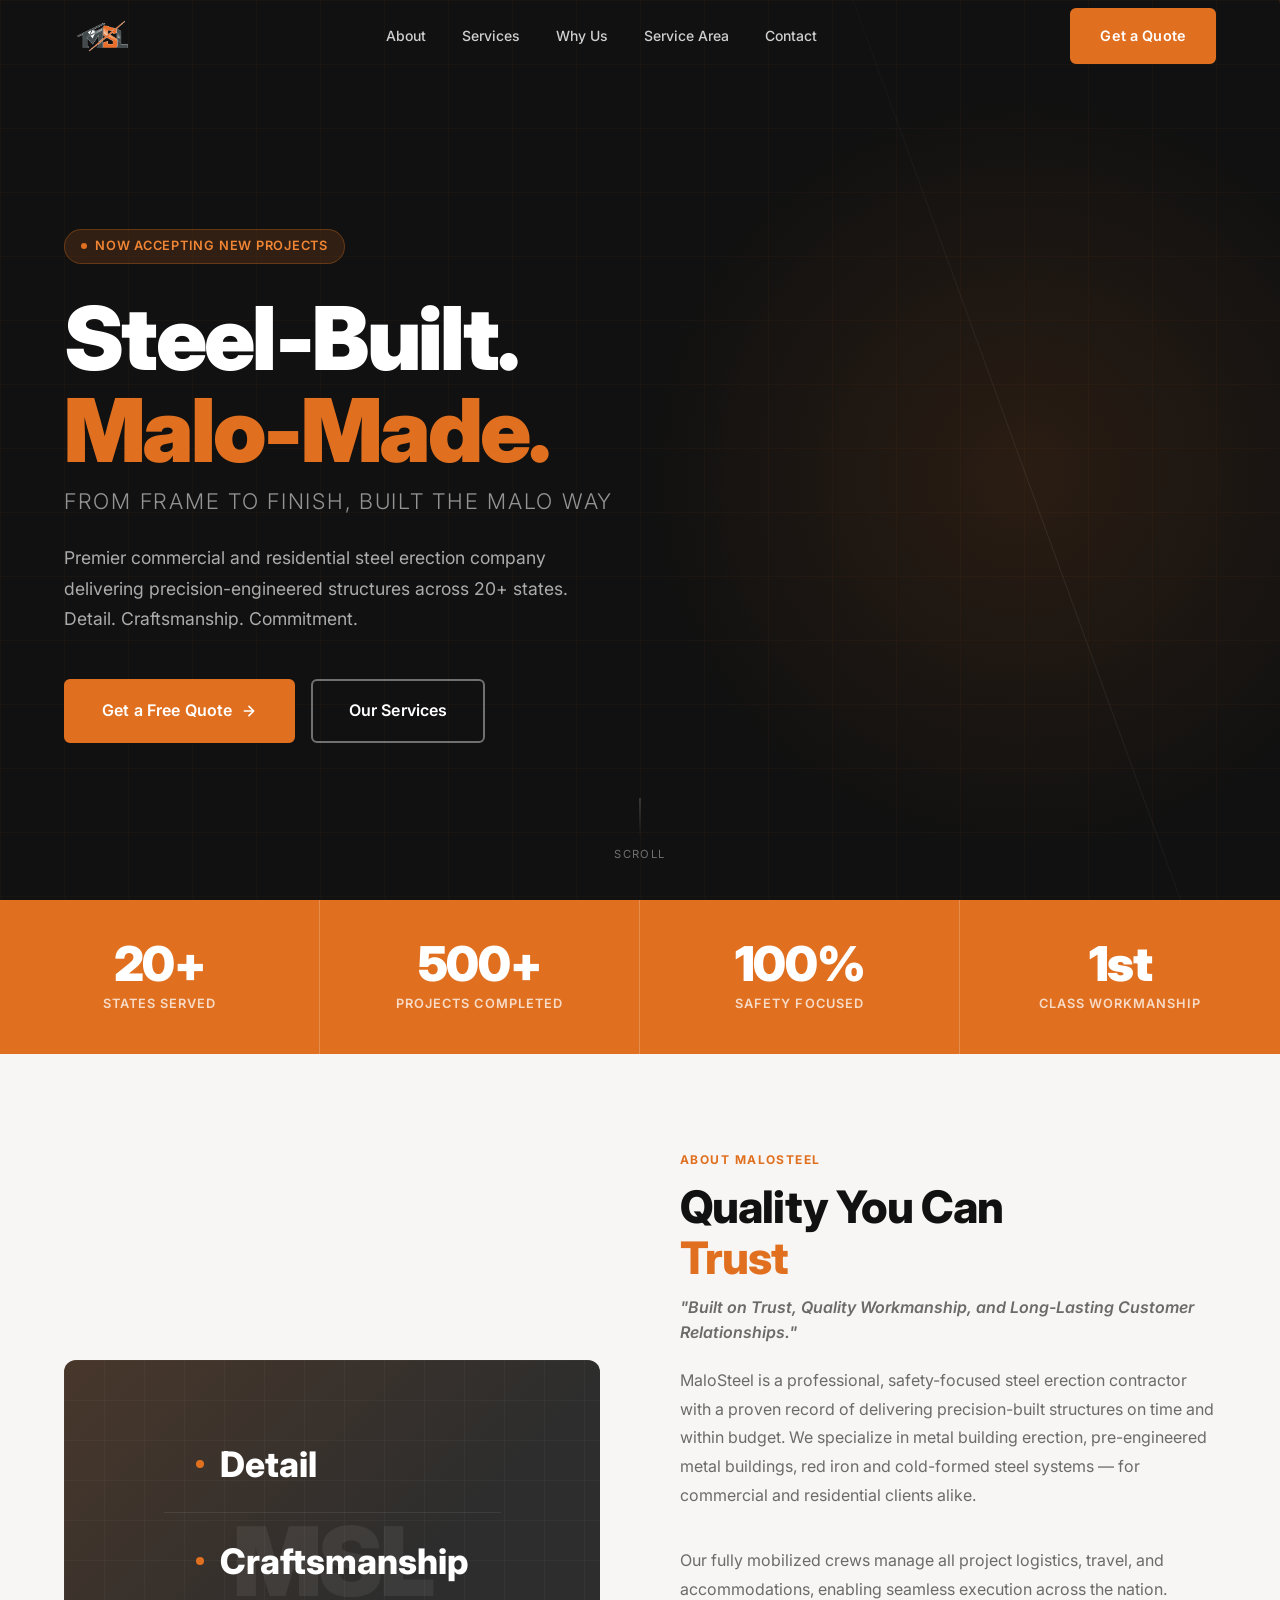
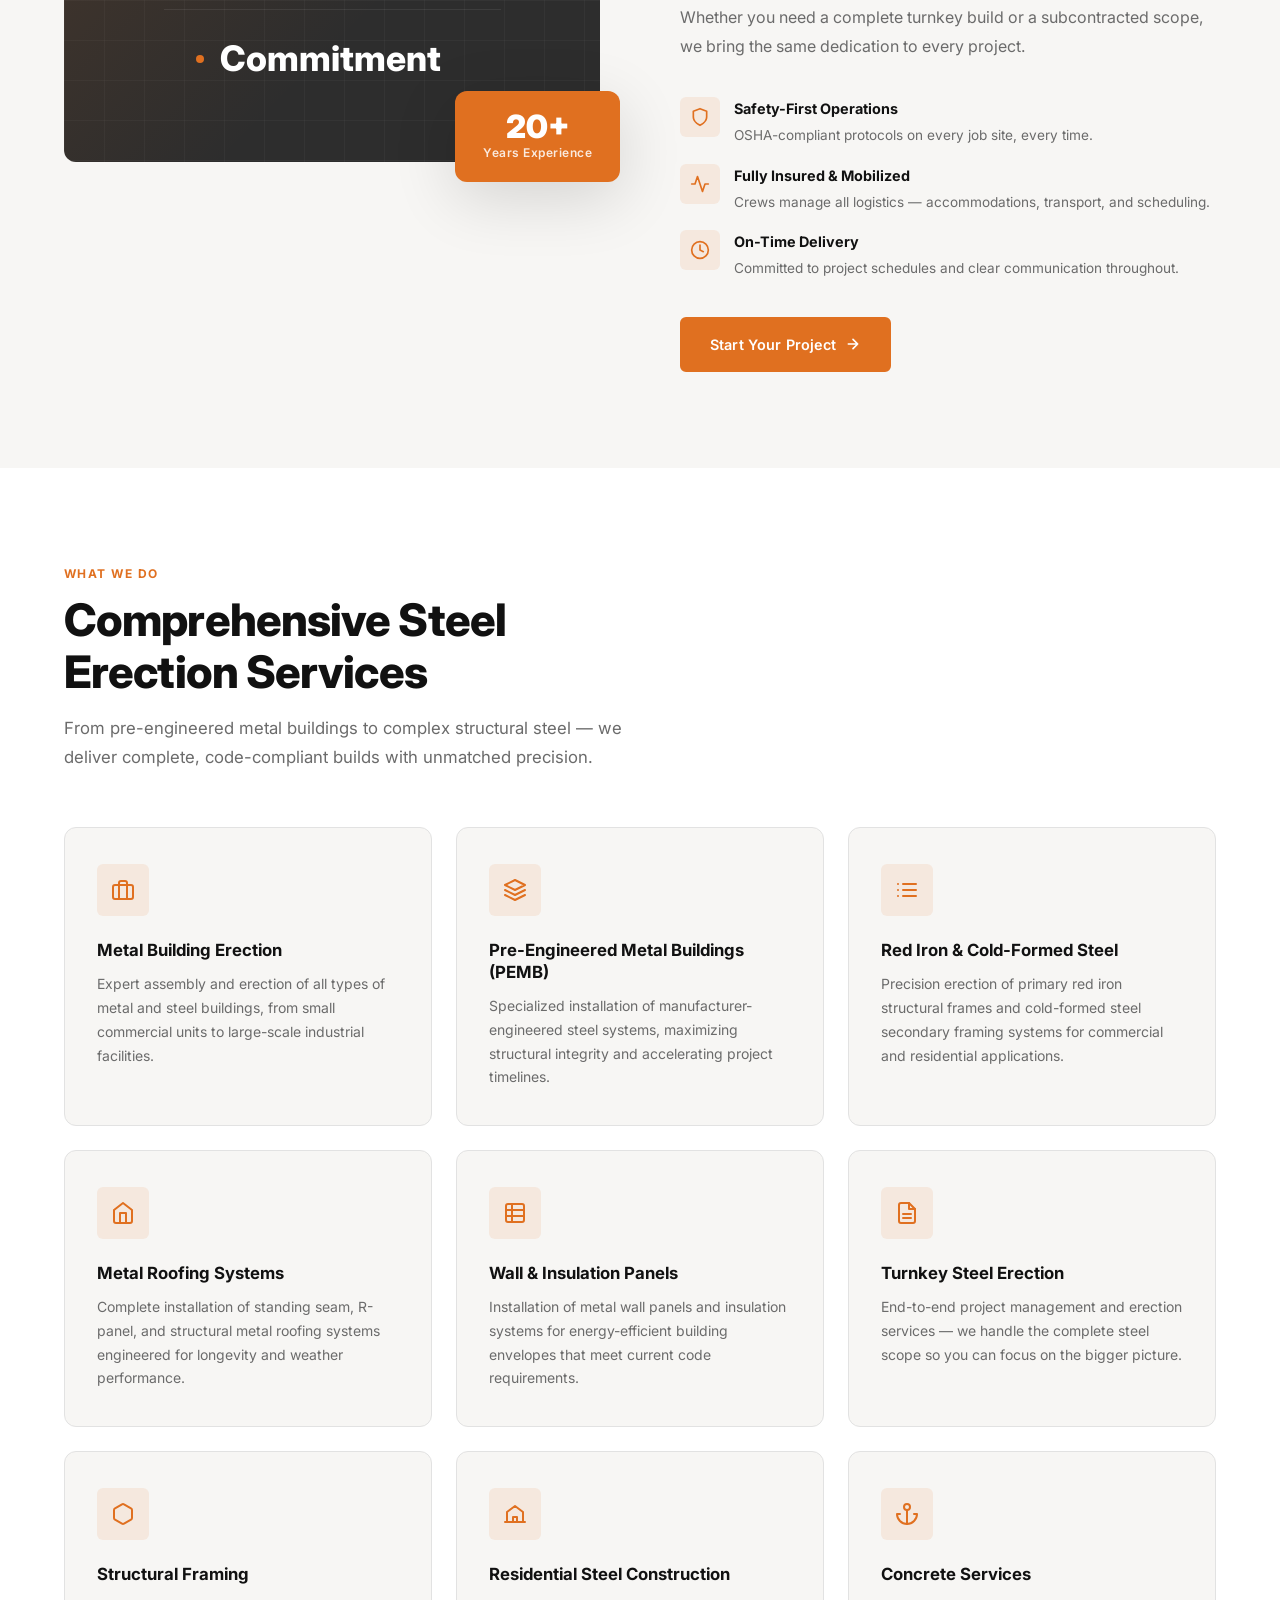
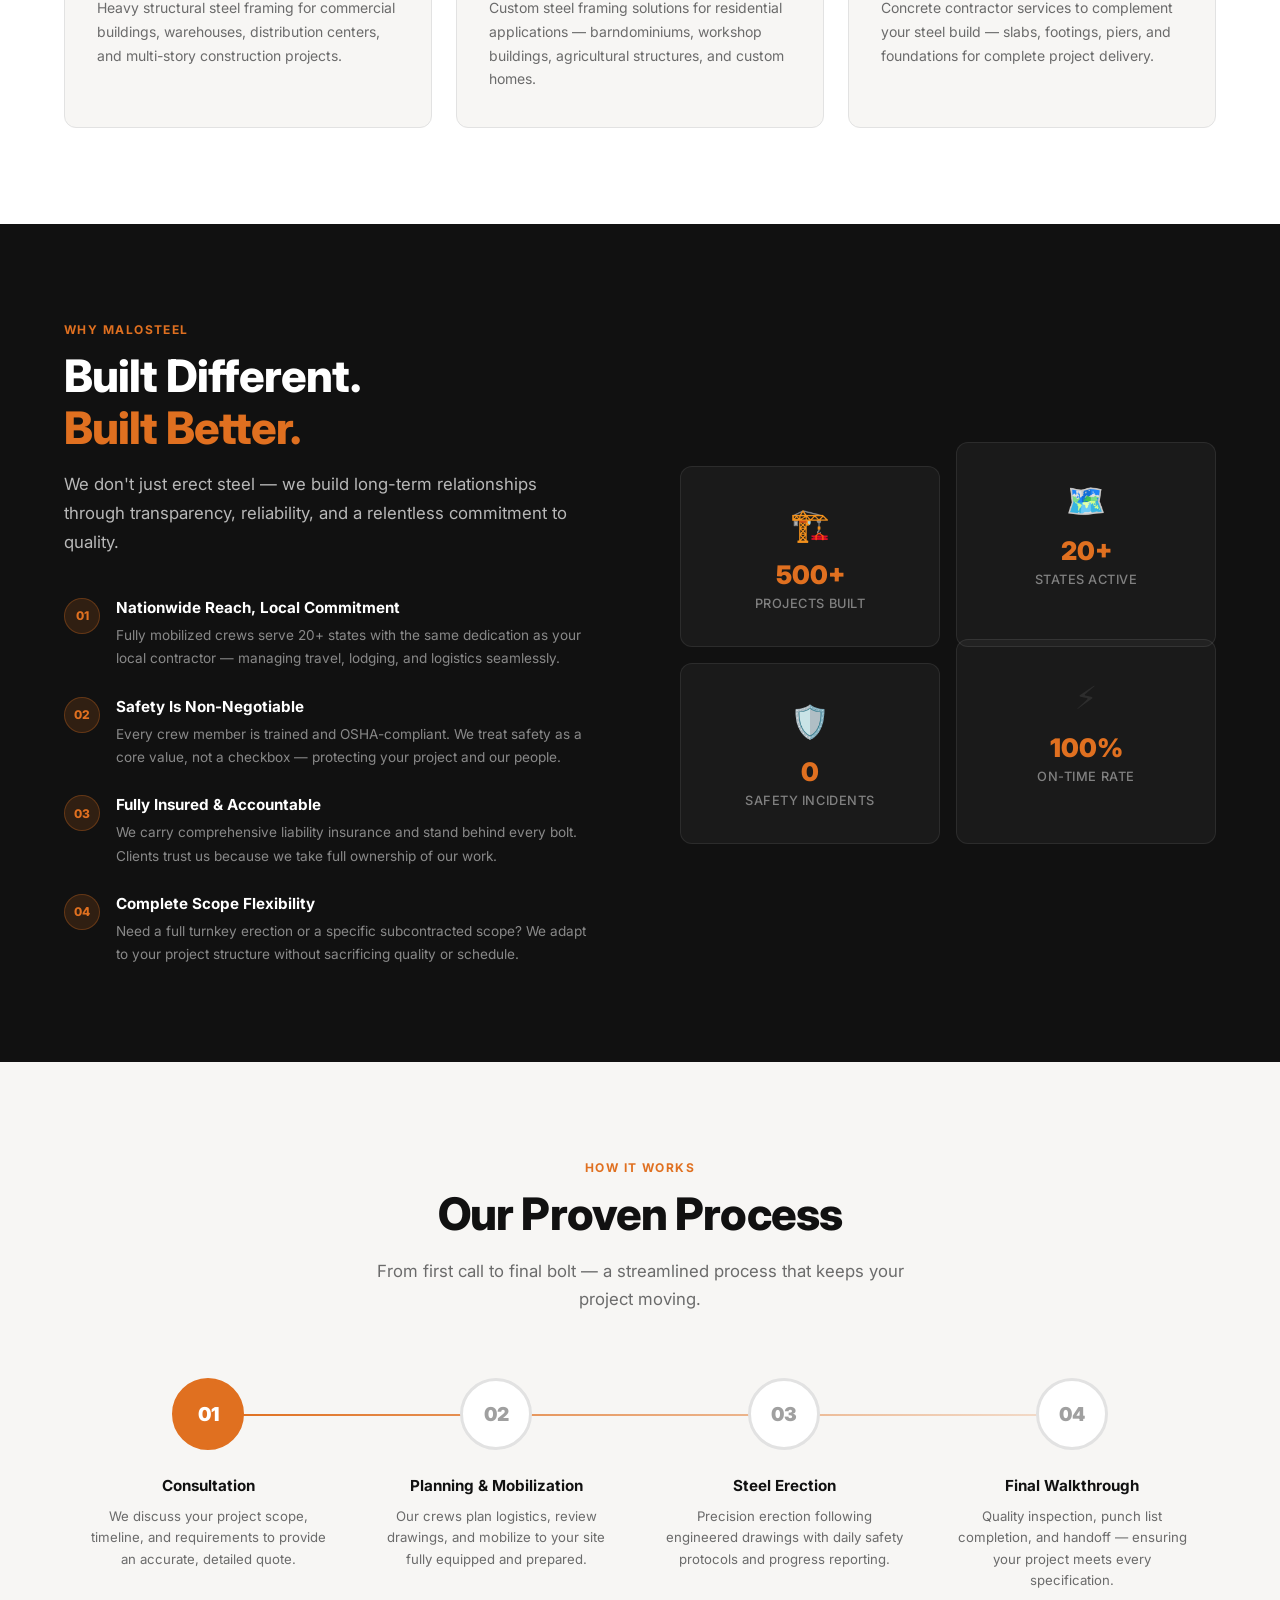
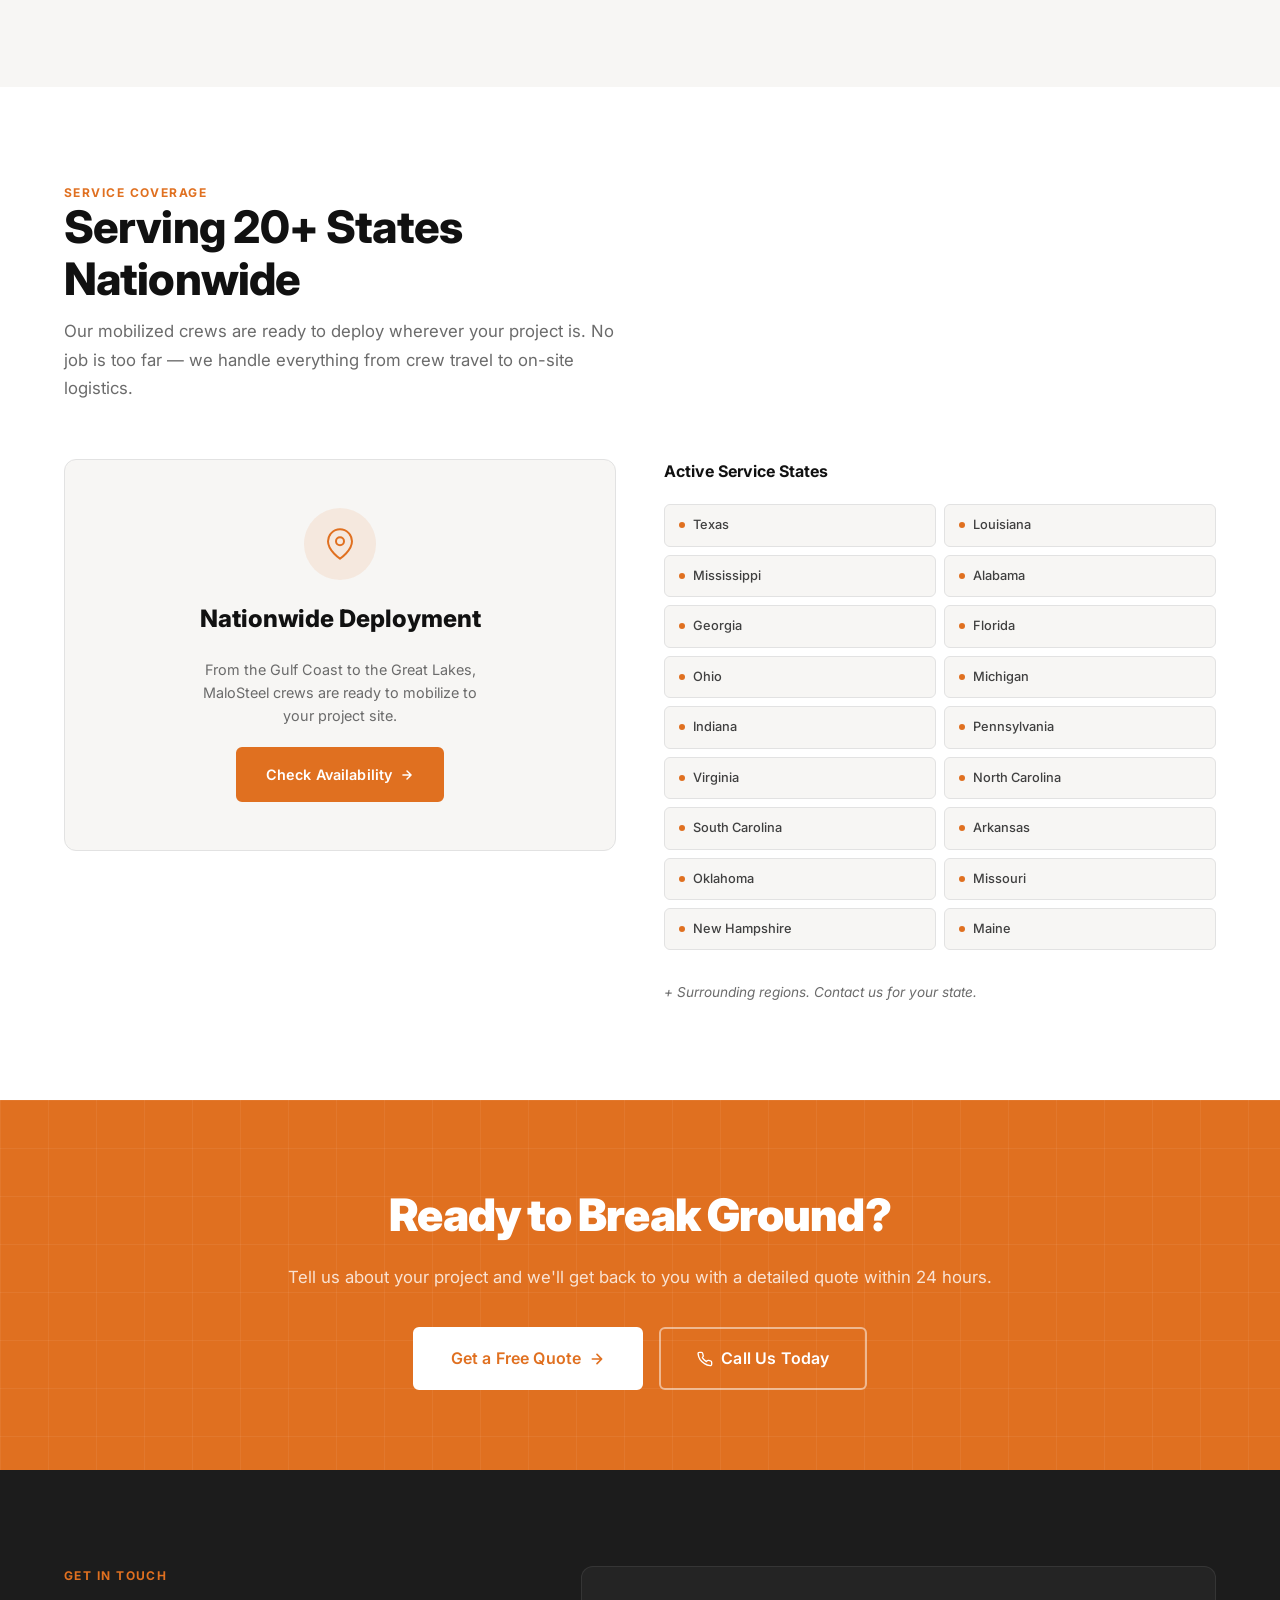
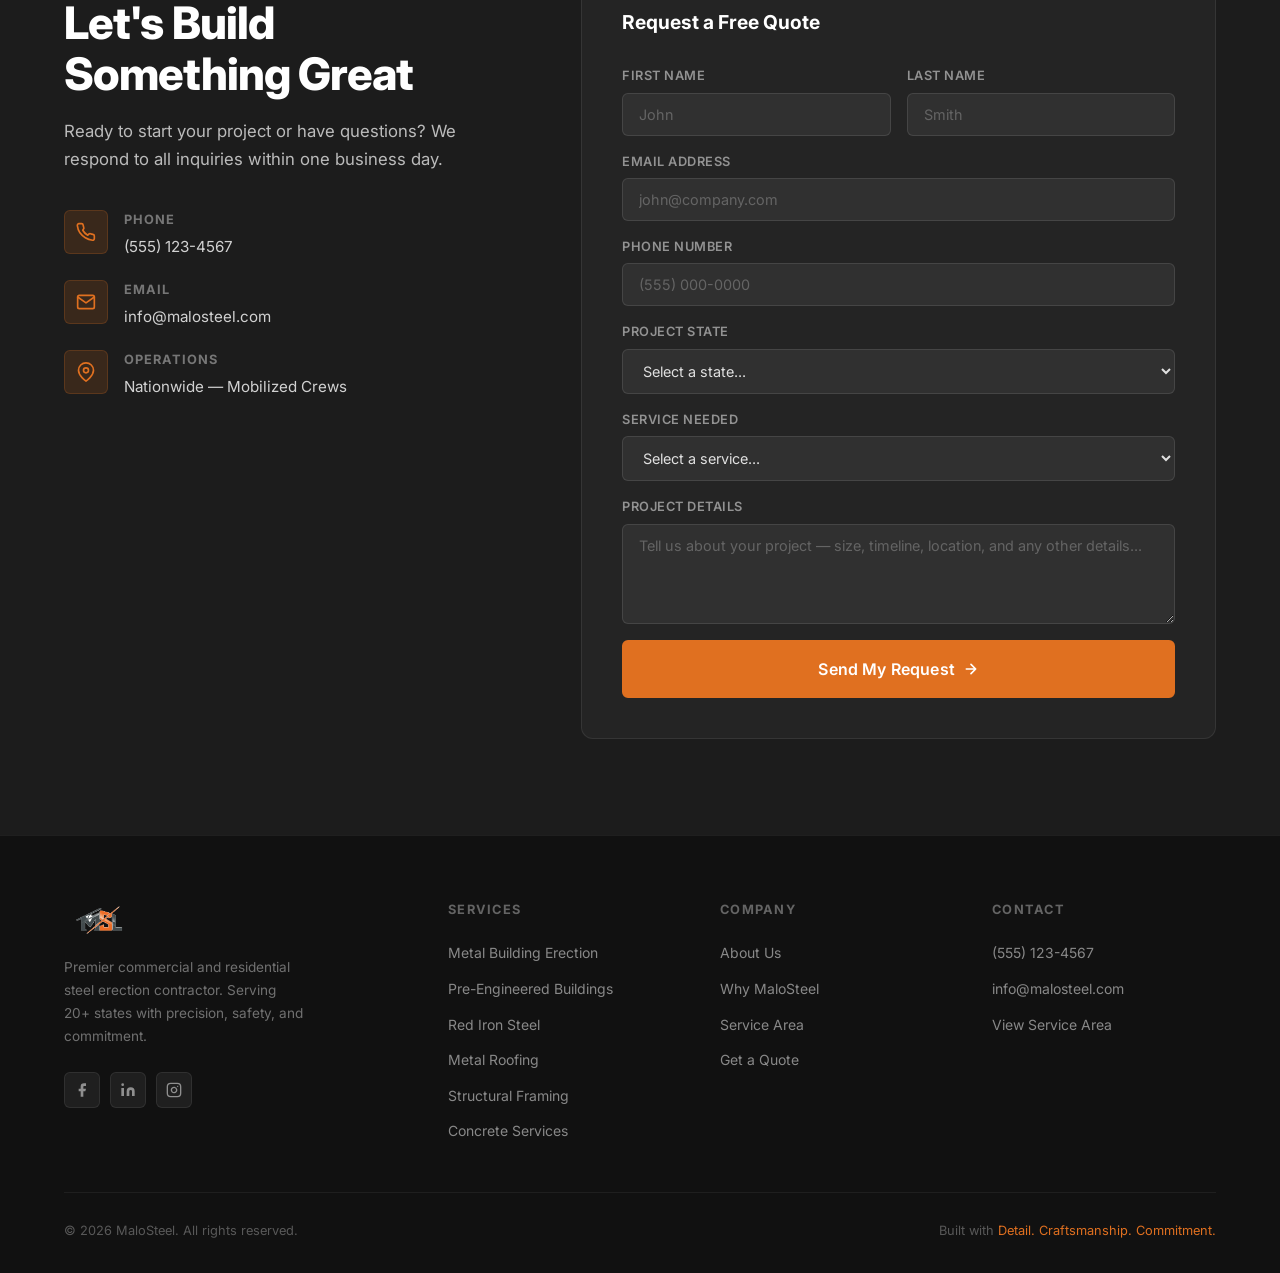
==== index.html @ b7ba5acc "Initial commit -Malosteel project" ====
<!DOCTYPE html>
<html lang="en">
<head>
  <meta charset="UTF-8" />
  <meta name="viewport" content="width=device-width, initial-scale=1.0" />
  <title>MaloSteel | Premier Steel Erection Contractor</title>
  <meta name="description" content="MaloSteel is a premier commercial and residential steel erection company. Detail. Craftsmanship. Commitment. Serving 20+ states nationwide." />
  <meta name="keywords" content="steel erection, metal building, PEMB, pre-engineered metal buildings, steel contractor, commercial steel, residential steel" />

  <!-- Preconnect for performance -->
  <link rel="preconnect" href="https://fonts.googleapis.com" />
  <link rel="preconnect" href="https://fonts.gstatic.com" crossorigin />
  <link href="https://fonts.googleapis.com/css2?family=Inter:wght@300;400;500;600;700;800;900&display=swap" rel="stylesheet" />

  <link rel="stylesheet" href="style.css" />

</head>

<body>

  <!-- ===== NAVIGATION ===== -->
  <header class="nav" id="nav" role="banner">
    <div class="container">
      <div class="nav-inner">
        <a href="#home" class="nav-logo" aria-label="MaloSteel home">
          <img src="MSL-logo-web.png" alt="MaloSteel" />
        </a>

        <nav class="nav-links" role="navigation" aria-label="Main navigation">
          <a href="#about">About</a>
          <a href="#services">Services</a>
          <a href="#why-us">Why Us</a>
          <a href="#area">Service Area</a>
          <a href="#contact">Contact</a>
        </nav>

        <a href="#contact" class="btn btn-primary nav-cta">Get a Quote</a>

        <button class="nav-hamburger" id="hamburger" aria-label="Toggle menu" aria-expanded="false">
          <span></span>
          <span></span>
          <span></span>
        </button>
      </div>
    </div>
  </header>

  <!-- Mobile nav -->
  <nav class="nav-mobile" id="mobileNav" aria-label="Mobile navigation">
    <a href="#about" class="mobile-link">About</a>
    <a href="#services" class="mobile-link">Services</a>
    <a href="#why-us" class="mobile-link">Why Us</a>
    <a href="#area" class="mobile-link">Service Area</a>
    <a href="#contact" class="mobile-link">Contact</a>
    <a href="#contact" class="btn btn-primary btn-lg">Get a Quote</a>
  </nav>

  <!-- ===== HERO ===== -->
  <section class="hero" id="home" aria-label="Hero">
    <div class="hero-bg" aria-hidden="true"></div>
    <div class="hero-beam" aria-hidden="true"></div>
    <div class="hero-beam-2" aria-hidden="true"></div>
    <div class="hero-glow" aria-hidden="true"></div>

    <div class="container">
      <div class="hero-content">
        <div class="hero-badge" aria-label="Status indicator">
          <span class="hero-badge-dot" aria-hidden="true"></span>
          Now Accepting New Projects
        </div>

        <h1>
          Steel-Built.<br />
          <span>Malo-Made.</span>
        </h1>

        <p class="hero-tagline">From Frame to Finish, Built the Malo Way</p>

        <p class="hero-desc">
          Premier commercial and residential steel erection company delivering
          precision-engineered structures across 20+ states. Detail.
          Craftsmanship. Commitment.
        </p>

        <div class="hero-actions">
          <a href="#contact" class="btn btn-primary btn-lg">
            Get a Free Quote
            <svg width="16" height="16" viewBox="0 0 24 24" fill="none" stroke="currentColor" stroke-width="2.5" stroke-linecap="round" stroke-linejoin="round" aria-hidden="true"><path d="M5 12h14M12 5l7 7-7 7"/></svg>
          </a>
          <a href="#services" class="btn btn-outline btn-lg">Our Services</a>
        </div>
      </div>
    </div>

    <div class="hero-scroll" aria-hidden="true">
      <div class="hero-scroll-line"></div>
      <span>Scroll</span>
    </div>
  </section>

  <!-- ===== STATS ===== -->
  <section class="stats" aria-label="Company statistics">
    <div class="container" style="padding:0; max-width:none;">
      <div class="stats-inner">
        <div class="stat-item reveal">
          <div class="stat-number">20+</div>
          <div class="stat-label">States Served</div>
        </div>
        <div class="stat-item reveal reveal-delay-1">
          <div class="stat-number">500+</div>
          <div class="stat-label">Projects Completed</div>
        </div>
        <div class="stat-item reveal reveal-delay-2">
          <div class="stat-number">100%</div>
          <div class="stat-label">Safety Focused</div>
        </div>
        <div class="stat-item reveal reveal-delay-3">
          <div class="stat-number">1st</div>
          <div class="stat-label">Class Workmanship</div>
        </div>
      </div>
    </div>
  </section>

  <!-- ===== ABOUT ===== -->
  <section class="about section" id="about" aria-labelledby="about-heading">
    <div class="container">
      <div class="about-grid">
        <div class="about-visual" aria-hidden="true">
          <div class="steel-illustration">
            <span class="steel-big-text">MSL</span>
            <div class="steel-values">
              <div class="steel-value">
                <span class="steel-value-dot"></span>
                Detail
              </div>
              <div class="steel-value">
                <span class="steel-value-dot"></span>
                Craftsmanship
              </div>
              <div class="steel-value">
                <span class="steel-value-dot"></span>
                Commitment
              </div>
            </div>
          </div>
          <div class="about-badge">
            <div class="about-badge-num">20+</div>
            <div class="about-badge-txt">Years Experience</div>
          </div>
        </div>

        <div class="about-content">
          <p class="label reveal">About MaloSteel</p>
          <h2 class="section-title reveal" id="about-heading">
            Quality You Can<br /><span>Trust</span>
          </h2>
          <p class="about-motto reveal">
            "Built on Trust, Quality Workmanship, and Long-Lasting Customer Relationships."
          </p>
          <p class="about-desc reveal">
            MaloSteel is a professional, safety-focused steel erection contractor
            with a proven record of delivering precision-built structures on time and
            within budget. We specialize in metal building erection, pre-engineered
            metal buildings, red iron and cold-formed steel systems — for commercial
            and residential clients alike.
          </p>
          <p class="about-desc reveal">
            Our fully mobilized crews manage all project logistics, travel, and
            accommodations, enabling seamless execution across the nation. Whether
            you need a complete turnkey build or a subcontracted scope, we bring
            the same dedication to every project.
          </p>

          <div class="about-features">
            <div class="about-feature reveal">
              <div class="about-feature-icon" aria-hidden="true">
                <svg width="20" height="20" viewBox="0 0 24 24" fill="none" stroke="currentColor" stroke-width="2" stroke-linecap="round" stroke-linejoin="round"><path d="M12 22s8-4 8-10V5l-8-3-8 3v7c0 6 8 10 8 10z"/></svg>
              </div>
              <div class="about-feature-text">
                <strong>Safety-First Operations</strong>
                <span>OSHA-compliant protocols on every job site, every time.</span>
              </div>
            </div>
            <div class="about-feature reveal reveal-delay-1">
              <div class="about-feature-icon" aria-hidden="true">
                <svg width="20" height="20" viewBox="0 0 24 24" fill="none" stroke="currentColor" stroke-width="2" stroke-linecap="round" stroke-linejoin="round"><polyline points="22 12 18 12 15 21 9 3 6 12 2 12"/></svg>
              </div>
              <div class="about-feature-text">
                <strong>Fully Insured & Mobilized</strong>
                <span>Crews manage all logistics — accommodations, transport, and scheduling.</span>
              </div>
            </div>
            <div class="about-feature reveal reveal-delay-2">
              <div class="about-feature-icon" aria-hidden="true">
                <svg width="20" height="20" viewBox="0 0 24 24" fill="none" stroke="currentColor" stroke-width="2" stroke-linecap="round" stroke-linejoin="round"><circle cx="12" cy="12" r="10"/><polyline points="12 6 12 12 16 14"/></svg>
              </div>
              <div class="about-feature-text">
                <strong>On-Time Delivery</strong>
                <span>Committed to project schedules and clear communication throughout.</span>
              </div>
            </div>
          </div>

          <a href="#contact" class="btn btn-primary reveal">
            Start Your Project
            <svg width="16" height="16" viewBox="0 0 24 24" fill="none" stroke="currentColor" stroke-width="2.5" stroke-linecap="round" stroke-linejoin="round" aria-hidden="true"><path d="M5 12h14M12 5l7 7-7 7"/></svg>
          </a>
        </div>
      </div>
    </div>
  </section>

  <!-- ===== SERVICES ===== -->
  <section class="services section" id="services" aria-labelledby="services-heading">
    <div class="container">
      <div class="section-header">
        <p class="label reveal">What We Do</p>
        <h2 class="section-title reveal" id="services-heading">
          Comprehensive Steel<br />Erection Services
        </h2>
        <p class="section-sub reveal">
          From pre-engineered metal buildings to complex structural steel — we
          deliver complete, code-compliant builds with unmatched precision.
        </p>
      </div>

      <div class="services-grid">

        <article class="service-card reveal">
          <div class="service-icon" aria-hidden="true">
            <svg width="24" height="24" viewBox="0 0 24 24" fill="none" stroke="currentColor" stroke-width="2" stroke-linecap="round" stroke-linejoin="round"><rect x="2" y="7" width="20" height="14" rx="2"/><path d="M16 21V5a2 2 0 0 0-2-2h-4a2 2 0 0 0-2 2v16"/></svg>
          </div>
          <h3>Metal Building Erection</h3>
          <p>Expert assembly and erection of all types of metal and steel buildings, from small commercial units to large-scale industrial facilities.</p>
        </article>

        <article class="service-card reveal reveal-delay-1">
          <div class="service-icon" aria-hidden="true">
            <svg width="24" height="24" viewBox="0 0 24 24" fill="none" stroke="currentColor" stroke-width="2" stroke-linecap="round" stroke-linejoin="round"><polygon points="12 2 2 7 12 12 22 7 12 2"/><polyline points="2 17 12 22 22 17"/><polyline points="2 12 12 17 22 12"/></svg>
          </div>
          <h3>Pre-Engineered Metal Buildings (PEMB)</h3>
          <p>Specialized installation of manufacturer-engineered steel systems, maximizing structural integrity and accelerating project timelines.</p>
        </article>

        <article class="service-card reveal reveal-delay-2">
          <div class="service-icon" aria-hidden="true">
            <svg width="24" height="24" viewBox="0 0 24 24" fill="none" stroke="currentColor" stroke-width="2" stroke-linecap="round" stroke-linejoin="round"><line x1="8" y1="6" x2="21" y2="6"/><line x1="8" y1="12" x2="21" y2="12"/><line x1="8" y1="18" x2="21" y2="18"/><line x1="3" y1="6" x2="3.01" y2="6"/><line x1="3" y1="12" x2="3.01" y2="12"/><line x1="3" y1="18" x2="3.01" y2="18"/></svg>
          </div>
          <h3>Red Iron & Cold-Formed Steel</h3>
          <p>Precision erection of primary red iron structural frames and cold-formed steel secondary framing systems for commercial and residential applications.</p>
        </article>

        <article class="service-card reveal">
          <div class="service-icon" aria-hidden="true">
            <svg width="24" height="24" viewBox="0 0 24 24" fill="none" stroke="currentColor" stroke-width="2" stroke-linecap="round" stroke-linejoin="round"><path d="M3 9l9-7 9 7v11a2 2 0 0 1-2 2H5a2 2 0 0 1-2-2z"/><polyline points="9 22 9 12 15 12 15 22"/></svg>
          </div>
          <h3>Metal Roofing Systems</h3>
          <p>Complete installation of standing seam, R-panel, and structural metal roofing systems engineered for longevity and weather performance.</p>
        </article>

        <article class="service-card reveal reveal-delay-1">
          <div class="service-icon" aria-hidden="true">
            <svg width="24" height="24" viewBox="0 0 24 24" fill="none" stroke="currentColor" stroke-width="2" stroke-linecap="round" stroke-linejoin="round"><rect x="3" y="3" width="18" height="18" rx="2"/><path d="M3 9h18M3 15h18M9 3v18"/></svg>
          </div>
          <h3>Wall & Insulation Panels</h3>
          <p>Installation of metal wall panels and insulation systems for energy-efficient building envelopes that meet current code requirements.</p>
        </article>

        <article class="service-card reveal reveal-delay-2">
          <div class="service-icon" aria-hidden="true">
            <svg width="24" height="24" viewBox="0 0 24 24" fill="none" stroke="currentColor" stroke-width="2" stroke-linecap="round" stroke-linejoin="round"><path d="M14 2H6a2 2 0 0 0-2 2v16a2 2 0 0 0 2 2h12a2 2 0 0 0 2-2V8z"/><polyline points="14 2 14 8 20 8"/><line x1="16" y1="13" x2="8" y2="13"/><line x1="16" y1="17" x2="8" y2="17"/></svg>
          </div>
          <h3>Turnkey Steel Erection</h3>
          <p>End-to-end project management and erection services — we handle the complete steel scope so you can focus on the bigger picture.</p>
        </article>

        <article class="service-card reveal">
          <div class="service-icon" aria-hidden="true">
            <svg width="24" height="24" viewBox="0 0 24 24" fill="none" stroke="currentColor" stroke-width="2" stroke-linecap="round" stroke-linejoin="round"><path d="M21 16V8a2 2 0 0 0-1-1.73l-7-4a2 2 0 0 0-2 0l-7 4A2 2 0 0 0 3 8v8a2 2 0 0 0 1 1.73l7 4a2 2 0 0 0 2 0l7-4A2 2 0 0 0 21 16z"/></svg>
          </div>
          <h3>Structural Framing</h3>
          <p>Heavy structural steel framing for commercial buildings, warehouses, distribution centers, and multi-story construction projects.</p>
        </article>

        <article class="service-card reveal reveal-delay-1">
          <div class="service-icon" aria-hidden="true">
            <svg width="24" height="24" viewBox="0 0 24 24" fill="none" stroke="currentColor" stroke-width="2" stroke-linecap="round" stroke-linejoin="round"><path d="M2 20h20M4 20V10l8-6 8 6v10"/><path d="M10 20v-5h4v5"/></svg>
          </div>
          <h3>Residential Steel Construction</h3>
          <p>Custom steel framing solutions for residential applications — barndominiums, workshop buildings, agricultural structures, and custom homes.</p>
        </article>

        <article class="service-card reveal reveal-delay-2">
          <div class="service-icon" aria-hidden="true">
            <svg width="24" height="24" viewBox="0 0 24 24" fill="none" stroke="currentColor" stroke-width="2" stroke-linecap="round" stroke-linejoin="round"><circle cx="12" cy="5" r="3"/><line x1="12" y1="22" x2="12" y2="8"/><path d="M5 12H2a10 10 0 0 0 20 0h-3"/></svg>
          </div>
          <h3>Concrete Services</h3>
          <p>Concrete contractor services to complement your steel build — slabs, footings, piers, and foundations for complete project delivery.</p>
        </article>

      </div>
    </div>
  </section>

  <!-- ===== WHY CHOOSE US ===== -->
  <section class="why section" id="why-us" aria-labelledby="why-heading">
    <div class="container">
      <div class="why-grid">
        <div class="why-content">
          <p class="label reveal">Why MaloSteel</p>
          <h2 class="section-title section-title--light reveal" id="why-heading">
            Built Different.<br /><span>Built Better.</span>
          </h2>
          <p class="section-sub section-sub--light reveal">
            We don't just erect steel — we build long-term relationships through
            transparency, reliability, and a relentless commitment to quality.
          </p>

          <div class="why-points">
            <div class="why-point reveal">
              <div class="why-point-num">01</div>
              <div class="why-point-text">
                <h4>Nationwide Reach, Local Commitment</h4>
                <p>Fully mobilized crews serve 20+ states with the same dedication as your local contractor — managing travel, lodging, and logistics seamlessly.</p>
              </div>
            </div>
            <div class="why-point reveal reveal-delay-1">
              <div class="why-point-num">02</div>
              <div class="why-point-text">
                <h4>Safety Is Non-Negotiable</h4>
                <p>Every crew member is trained and OSHA-compliant. We treat safety as a core value, not a checkbox — protecting your project and our people.</p>
              </div>
            </div>
            <div class="why-point reveal reveal-delay-2">
              <div class="why-point-num">03</div>
              <div class="why-point-text">
                <h4>Fully Insured & Accountable</h4>
                <p>We carry comprehensive liability insurance and stand behind every bolt. Clients trust us because we take full ownership of our work.</p>
              </div>
            </div>
            <div class="why-point reveal reveal-delay-3">
              <div class="why-point-num">04</div>
              <div class="why-point-text">
                <h4>Complete Scope Flexibility</h4>
                <p>Need a full turnkey erection or a specific subcontracted scope? We adapt to your project structure without sacrificing quality or schedule.</p>
              </div>
            </div>
          </div>
        </div>

        <div class="why-visual" aria-hidden="true">
          <div class="why-card reveal">
            <span class="why-card-icon">🏗️</span>
            <h4>500+</h4>
            <p>Projects Built</p>
          </div>
          <div class="why-card reveal reveal-delay-1">
            <span class="why-card-icon">🗺️</span>
            <h4>20+</h4>
            <p>States Active</p>
          </div>
          <div class="why-card reveal reveal-delay-2">
            <span class="why-card-icon">🛡️</span>
            <h4>0</h4>
            <p>Safety Incidents</p>
          </div>
          <div class="why-card reveal reveal-delay-3">
            <span class="why-card-icon">⚡</span>
            <h4>100%</h4>
            <p>On-Time Rate</p>
          </div>
        </div>
      </div>
    </div>
  </section>

  <!-- ===== PROCESS ===== -->
  <section class="process section" aria-labelledby="process-heading">
    <div class="container">
      <div class="section-header" style="text-align:center; max-width:560px; margin:0 auto 64px;">
        <p class="label reveal">How It Works</p>
        <h2 class="section-title reveal" id="process-heading">Our Proven Process</h2>
        <p class="section-sub reveal" style="margin:0 auto;">
          From first call to final bolt — a streamlined process that keeps your project moving.
        </p>
      </div>

      <div class="process-steps">
        <div class="process-step reveal">
          <div class="process-step-num">01</div>
          <h3>Consultation</h3>
          <p>We discuss your project scope, timeline, and requirements to provide an accurate, detailed quote.</p>
        </div>
        <div class="process-step reveal reveal-delay-1">
          <div class="process-step-num">02</div>
          <h3>Planning & Mobilization</h3>
          <p>Our crews plan logistics, review drawings, and mobilize to your site fully equipped and prepared.</p>
        </div>
        <div class="process-step reveal reveal-delay-2">
          <div class="process-step-num">03</div>
          <h3>Steel Erection</h3>
          <p>Precision erection following engineered drawings with daily safety protocols and progress reporting.</p>
        </div>
        <div class="process-step reveal reveal-delay-3">
          <div class="process-step-num">04</div>
          <h3>Final Walkthrough</h3>
          <p>Quality inspection, punch list completion, and handoff — ensuring your project meets every specification.</p>
        </div>
      </div>
    </div>
  </section>

  <!-- ===== SERVICE AREA ===== -->
  <section class="area section" id="area" aria-labelledby="area-heading">
    <div class="container">
      <div class="area-intro">
        <p class="label reveal">Service Coverage</p>
        <h2 class="section-title reveal" id="area-heading">
          Serving 20+ States<br />Nationwide
        </h2>
        <p class="section-sub reveal">
          Our mobilized crews are ready to deploy wherever your project is. No job
          is too far — we handle everything from crew travel to on-site logistics.
        </p>
      </div>

      <div class="area-grid">
        <div class="area-map-placeholder reveal" role="img" aria-label="Service coverage map">
          <div class="area-map-icon">
            <svg width="32" height="32" viewBox="0 0 24 24" fill="none" stroke="currentColor" stroke-width="1.5" stroke-linecap="round" stroke-linejoin="round" aria-hidden="true"><path d="M21 10c0 7-9 13-9 13s-9-6-9-13a9 9 0 0 1 18 0z"/><circle cx="12" cy="10" r="3"/></svg>
          </div>
          <h3>Nationwide Deployment</h3>
          <p>From the Gulf Coast to the Great Lakes, MaloSteel crews are ready to mobilize to your project site.</p>
          <a href="#contact" class="btn btn-primary">
            Check Availability
            <svg width="14" height="14" viewBox="0 0 24 24" fill="none" stroke="currentColor" stroke-width="2.5" stroke-linecap="round" stroke-linejoin="round" aria-hidden="true"><path d="M5 12h14M12 5l7 7-7 7"/></svg>
          </a>
        </div>

        <div class="area-states reveal reveal-delay-1">
          <h3>Active Service States</h3>
          <div class="states-grid" role="list">
            <div class="state-tag" role="listitem"><span class="state-tag-dot" aria-hidden="true"></span>Texas</div>
            <div class="state-tag" role="listitem"><span class="state-tag-dot" aria-hidden="true"></span>Louisiana</div>
            <div class="state-tag" role="listitem"><span class="state-tag-dot" aria-hidden="true"></span>Mississippi</div>
            <div class="state-tag" role="listitem"><span class="state-tag-dot" aria-hidden="true"></span>Alabama</div>
            <div class="state-tag" role="listitem"><span class="state-tag-dot" aria-hidden="true"></span>Georgia</div>
            <div class="state-tag" role="listitem"><span class="state-tag-dot" aria-hidden="true"></span>Florida</div>
            <div class="state-tag" role="listitem"><span class="state-tag-dot" aria-hidden="true"></span>Ohio</div>
            <div class="state-tag" role="listitem"><span class="state-tag-dot" aria-hidden="true"></span>Michigan</div>
            <div class="state-tag" role="listitem"><span class="state-tag-dot" aria-hidden="true"></span>Indiana</div>
            <div class="state-tag" role="listitem"><span class="state-tag-dot" aria-hidden="true"></span>Pennsylvania</div>
            <div class="state-tag" role="listitem"><span class="state-tag-dot" aria-hidden="true"></span>Virginia</div>
            <div class="state-tag" role="listitem"><span class="state-tag-dot" aria-hidden="true"></span>North Carolina</div>
            <div class="state-tag" role="listitem"><span class="state-tag-dot" aria-hidden="true"></span>South Carolina</div>
            <div class="state-tag" role="listitem"><span class="state-tag-dot" aria-hidden="true"></span>Arkansas</div>
            <div class="state-tag" role="listitem"><span class="state-tag-dot" aria-hidden="true"></span>Oklahoma</div>
            <div class="state-tag" role="listitem"><span class="state-tag-dot" aria-hidden="true"></span>Missouri</div>
            <div class="state-tag" role="listitem"><span class="state-tag-dot" aria-hidden="true"></span>New Hampshire</div>
            <div class="state-tag" role="listitem"><span class="state-tag-dot" aria-hidden="true"></span>Maine</div>
          </div>
          <p class="area-note">+ Surrounding regions. Contact us for your state.</p>
        </div>
      </div>
    </div>
  </section>

  <!-- ===== CTA BANNER ===== -->
  <section class="cta-banner" aria-labelledby="cta-heading">
    <div class="container">
      <div class="cta-banner-content">
        <h2 class="reveal" id="cta-heading">Ready to Break Ground?</h2>
        <p class="reveal">
          Tell us about your project and we'll get back to you with a detailed quote within 24 hours.
        </p>
        <div class="cta-banner-actions">
          <a href="#contact" class="btn btn-white btn-lg reveal">
            Get a Free Quote
            <svg width="16" height="16" viewBox="0 0 24 24" fill="none" stroke="currentColor" stroke-width="2.5" stroke-linecap="round" stroke-linejoin="round" aria-hidden="true"><path d="M5 12h14M12 5l7 7-7 7"/></svg>
          </a>
          <a href="tel:+15551234567" class="btn btn-outline--white btn-lg reveal reveal-delay-1">
            <svg width="16" height="16" viewBox="0 0 24 24" fill="none" stroke="currentColor" stroke-width="2" stroke-linecap="round" stroke-linejoin="round" aria-hidden="true"><path d="M22 16.92v3a2 2 0 0 1-2.18 2 19.79 19.79 0 0 1-8.63-3.07A19.5 19.5 0 0 1 4.69 13a19.79 19.79 0 0 1-3.07-8.67A2 2 0 0 1 3.6 2h3a2 2 0 0 1 2 1.72 12.84 12.84 0 0 0 .7 2.81 2 2 0 0 1-.45 2.11L8.09 9.91a16 16 0 0 0 6 6l1.27-1.27a2 2 0 0 1 2.11-.45 12.84 12.84 0 0 0 2.81.7A2 2 0 0 1 22 16.92z"/></svg>
            Call Us Today
          </a>
        </div>
      </div>
    </div>
  </section>

  <!-- ===== CONTACT ===== -->
  <section class="contact section" id="contact" aria-labelledby="contact-heading">
    <div class="container">
      <div class="contact-grid">
        <div class="contact-info">
          <p class="label reveal">Get In Touch</p>
          <h2 class="section-title section-title--light reveal" id="contact-heading">
            Let's Build<br />Something Great
          </h2>
          <p class="section-sub section-sub--light reveal">
            Ready to start your project or have questions? We respond to all
            inquiries within one business day.
          </p>

          <div class="contact-items">
            <div class="contact-item reveal">
              <div class="contact-item-icon" aria-hidden="true">
                <svg width="20" height="20" viewBox="0 0 24 24" fill="none" stroke="currentColor" stroke-width="2" stroke-linecap="round" stroke-linejoin="round"><path d="M22 16.92v3a2 2 0 0 1-2.18 2 19.79 19.79 0 0 1-8.63-3.07A19.5 19.5 0 0 1 4.69 13a19.79 19.79 0 0 1-3.07-8.67A2 2 0 0 1 3.6 2h3a2 2 0 0 1 2 1.72 12.84 12.84 0 0 0 .7 2.81 2 2 0 0 1-.45 2.11L8.09 9.91a16 16 0 0 0 6 6l1.27-1.27a2 2 0 0 1 2.11-.45 12.84 12.84 0 0 0 2.81.7A2 2 0 0 1 22 16.92z"/></svg>
              </div>
              <div class="contact-item-text">
                <strong>Phone</strong>
                <span>(555) 123-4567</span>
              </div>
            </div>
            <div class="contact-item reveal reveal-delay-1">
              <div class="contact-item-icon" aria-hidden="true">
                <svg width="20" height="20" viewBox="0 0 24 24" fill="none" stroke="currentColor" stroke-width="2" stroke-linecap="round" stroke-linejoin="round"><path d="M4 4h16c1.1 0 2 .9 2 2v12c0 1.1-.9 2-2 2H4c-1.1 0-2-.9-2-2V6c0-1.1.9-2 2-2z"/><polyline points="22,6 12,13 2,6"/></svg>
              </div>
              <div class="contact-item-text">
                <strong>Email</strong>
                <span>info@malosteel.com</span>
              </div>
            </div>
            <div class="contact-item reveal reveal-delay-2">
              <div class="contact-item-icon" aria-hidden="true">
                <svg width="20" height="20" viewBox="0 0 24 24" fill="none" stroke="currentColor" stroke-width="2" stroke-linecap="round" stroke-linejoin="round"><path d="M21 10c0 7-9 13-9 13s-9-6-9-13a9 9 0 0 1 18 0z"/><circle cx="12" cy="10" r="3"/></svg>
              </div>
              <div class="contact-item-text">
                <strong>Operations</strong>
                <span>Nationwide — Mobilized Crews</span>
              </div>
            </div>
          </div>
        </div>

        <div class="contact-form reveal">
          <h3>Request a Free Quote</h3>

          <form action="#" method="POST" novalidate>
            <div class="form-row">
              <div class="form-group">
                <label for="first-name">First Name</label>
                <input type="text" id="first-name" name="first_name" placeholder="John" required autocomplete="given-name" />
              </div>
              <div class="form-group">
                <label for="last-name">Last Name</label>
                <input type="text" id="last-name" name="last_name" placeholder="Smith" required autocomplete="family-name" />
              </div>
            </div>

            <div class="form-group">
              <label for="email">Email Address</label>
              <input type="email" id="email" name="email" placeholder="john@company.com" required autocomplete="email" />
            </div>

            <div class="form-group">
              <label for="phone">Phone Number</label>
              <input type="tel" id="phone" name="phone" placeholder="(555) 000-0000" autocomplete="tel" />
            </div>

            <div class="form-group">
              <label for="state">Project State</label>
              <select id="state" name="state">
                <option value="" disabled selected>Select a state...</option>
                <option>Texas</option>
                <option>Louisiana</option>
                <option>Mississippi</option>
                <option>Alabama</option>
                <option>Georgia</option>
                <option>Florida</option>
                <option>Ohio</option>
                <option>Michigan</option>
                <option>Indiana</option>
                <option>Pennsylvania</option>
                <option>Virginia</option>
                <option>North Carolina</option>
                <option>South Carolina</option>
                <option>Arkansas</option>
                <option>Oklahoma</option>
                <option>Missouri</option>
                <option>New Hampshire</option>
                <option>Maine</option>
                <option>Other</option>
              </select>
            </div>

            <div class="form-group">
              <label for="service">Service Needed</label>
              <select id="service" name="service">
                <option value="" disabled selected>Select a service...</option>
                <option>Metal Building Erection</option>
                <option>Pre-Engineered Metal Buildings (PEMB)</option>
                <option>Red Iron / Cold-Formed Steel</option>
                <option>Metal Roofing Systems</option>
                <option>Wall & Insulation Panels</option>
                <option>Turnkey Steel Erection</option>
                <option>Structural Framing</option>
                <option>Residential Steel</option>
                <option>Concrete Services</option>
                <option>Other / Multiple</option>
              </select>
            </div>

            <div class="form-group">
              <label for="message">Project Details</label>
              <textarea id="message" name="message" placeholder="Tell us about your project — size, timeline, location, and any other details..." rows="4"></textarea>
            </div>

            <button type="submit" class="btn btn-primary btn-lg form-submit">
              Send My Request
              <svg width="16" height="16" viewBox="0 0 24 24" fill="none" stroke="currentColor" stroke-width="2.5" stroke-linecap="round" stroke-linejoin="round" aria-hidden="true"><path d="M5 12h14M12 5l7 7-7 7"/></svg>
            </button>
          </form>
        </div>
      </div>
    </div>
  </section>

  <!-- ===== FOOTER ===== -->
  <footer class="footer" role="contentinfo">
    <div class="container">
      <div class="footer-grid">
        <div class="footer-brand">
          <img src="MSL-logo-web.png" alt="MaloSteel" />
          <p>
            Premier commercial and residential steel erection contractor.
            Serving 20+ states with precision, safety, and commitment.
          </p>
          <div class="footer-socials" aria-label="Social media links">
            <a href="#" class="social-link" aria-label="Facebook">
              <svg width="16" height="16" viewBox="0 0 24 24" fill="currentColor" aria-hidden="true"><path d="M18 2h-3a5 5 0 0 0-5 5v3H7v4h3v8h4v-8h3l1-4h-4V7a1 1 0 0 1 1-1h3z"/></svg>
            </a>
            <a href="#" class="social-link" aria-label="LinkedIn">
              <svg width="16" height="16" viewBox="0 0 24 24" fill="currentColor" aria-hidden="true"><path d="M16 8a6 6 0 0 1 6 6v7h-4v-7a2 2 0 0 0-2-2 2 2 0 0 0-2 2v7h-4v-7a6 6 0 0 1 6-6z"/><rect x="2" y="9" width="4" height="12"/><circle cx="4" cy="4" r="2"/></svg>
            </a>
            <a href="#" class="social-link" aria-label="Instagram">
              <svg width="16" height="16" viewBox="0 0 24 24" fill="none" stroke="currentColor" stroke-width="2" stroke-linecap="round" stroke-linejoin="round" aria-hidden="true"><rect x="2" y="2" width="20" height="20" rx="5" ry="5"/><path d="M16 11.37A4 4 0 1 1 12.63 8 4 4 0 0 1 16 11.37z"/><line x1="17.5" y1="6.5" x2="17.51" y2="6.5"/></svg>
            </a>
          </div>
        </div>

        <div class="footer-col">
          <h4>Services</h4>
          <ul>
            <li><a href="#services">Metal Building Erection</a></li>
            <li><a href="#services">Pre-Engineered Buildings</a></li>
            <li><a href="#services">Red Iron Steel</a></li>
            <li><a href="#services">Metal Roofing</a></li>
            <li><a href="#services">Structural Framing</a></li>
            <li><a href="#services">Concrete Services</a></li>
          </ul>
        </div>

        <div class="footer-col">
          <h4>Company</h4>
          <ul>
            <li><a href="#about">About Us</a></li>
            <li><a href="#why-us">Why MaloSteel</a></li>
            <li><a href="#area">Service Area</a></li>
            <li><a href="#contact">Get a Quote</a></li>
          </ul>
        </div>

        <div class="footer-col">
          <h4>Contact</h4>
          <ul>
            <li><a href="tel:+15551234567">(555) 123-4567</a></li>
            <li><a href="mailto:info@malosteel.com">info@malosteel.com</a></li>
            <li><a href="#area">View Service Area</a></li>
          </ul>
        </div>
      </div>

      <div class="footer-bottom">
        <p>&copy; 2026 MaloSteel. All rights reserved.</p>
        <p>Built with <a href="#top">Detail. Craftsmanship. Commitment.</a></p>
      </div>
    </div>
  </footer>

  <script src="script.js" defer></script>

</body>
</html>
---- style.css ----
/* ===== RESET & BASE ===== */
*, *::before, *::after { box-sizing: border-box; margin: 0; padding: 0; }

:root {
  --orange:        #E07020;
  --orange-light:  #F08535;
  --orange-dark:   #C05C10;
  --dark:          #111111;
  --dark-2:        #1c1c1c;
  --charcoal:      #2d2d2d;
  --gray:          #404040;
  --mid-gray:      #6b6b6b;
  --light-gray:    #a0a0a0;
  --border:        #e2e2e2;
  --bg-light:      #f7f6f4;
  --bg-white:      #ffffff;
  --font:          'Inter', system-ui, -apple-system, sans-serif;
  --nav-h:         72px;
  --radius:        6px;
  --radius-lg:     12px;
  --shadow-sm:     0 2px 12px rgba(0,0,0,.08);
  --shadow:        0 6px 32px rgba(0,0,0,.10);
  --shadow-lg:     0 16px 64px rgba(0,0,0,.14);
  --transition:    .25s ease;
}

html { scroll-behavior: smooth; -webkit-font-smoothing: antialiased; }

body {
  font-family: var(--font);
  font-size: 16px;
  line-height: 1.6;
  color: var(--charcoal);
  background: var(--bg-white);
  overflow-x: hidden;
}

img { display: block; max-width: 100%; }
a { text-decoration: none; color: inherit; }
ul { list-style: none; }

/* ===== TYPOGRAPHY ===== */
.label {
  font-size: .75rem;
  font-weight: 700;
  letter-spacing: .12em;
  text-transform: uppercase;
  color: var(--orange);
}

.section-title {
  font-size: clamp(1.8rem, 4vw, 2.8rem);
  font-weight: 800;
  line-height: 1.15;
  color: var(--dark);
  letter-spacing: -.02em;
}

.section-title--light { color: var(--bg-white); }

.section-sub {
  font-size: 1.05rem;
  color: var(--mid-gray);
  max-width: 560px;
  line-height: 1.7;
}

.section-sub--light { color: rgba(255,255,255,.7); }

/* ===== LAYOUT ===== */
.container {
  width: 100%;
  max-width: 1200px;
  margin: 0 auto;
  padding: 0 24px;
}

.section { padding: 96px 0; }
.section--lg { padding: 120px 0; }
.section--sm { padding: 64px 0; }

.section-header { margin-bottom: 56px; }
.section-header .label { margin-bottom: 12px; }
.section-header .section-title { margin-bottom: 16px; }

/* ===== BUTTONS ===== */
.btn {
  display: inline-flex;
  align-items: center;
  gap: 8px;
  padding: 14px 28px;
  border-radius: var(--radius);
  font-family: var(--font);
  font-size: .9rem;
  font-weight: 600;
  cursor: pointer;
  border: 2px solid transparent;
  transition: all var(--transition);
  white-space: nowrap;
  letter-spacing: .01em;
}

.btn-primary {
  background: var(--orange);
  color: #fff;
  border-color: var(--orange);
}
.btn-primary:hover {
  background: var(--orange-dark);
  border-color: var(--orange-dark);
  transform: translateY(-1px);
  box-shadow: 0 8px 24px rgba(224,112,32,.35);
}

.btn-outline {
  background: transparent;
  color: #fff;
  border-color: rgba(255,255,255,.4);
}
.btn-outline:hover {
  background: rgba(255,255,255,.1);
  border-color: rgba(255,255,255,.7);
  transform: translateY(-1px);
}

.btn-outline--dark {
  color: var(--dark);
  border-color: var(--border);
}
.btn-outline--dark:hover {
  border-color: var(--orange);
  color: var(--orange);
}

.btn-lg { padding: 17px 36px; font-size: 1rem; }

/* Arrow icon */
.btn svg { transition: transform var(--transition); flex-shrink: 0; }
.btn:hover svg { transform: translateX(3px); }

/* ===== NAVIGATION ===== */
.nav {
  position: fixed;
  top: 0; left: 0; right: 0;
  z-index: 1000;
  height: var(--nav-h);
  display: flex;
  align-items: center;
  transition: background var(--transition), box-shadow var(--transition);
}

.nav.scrolled {
  background: rgba(17,17,17,.96);
  backdrop-filter: blur(12px);
  box-shadow: 0 2px 20px rgba(0,0,0,.3);
}

.nav-inner {
  display: flex;
  align-items: center;
  justify-content: space-between;
  width: 100%;
}

.nav-logo img { height: 44px; width: auto; }

.nav-links {
  display: flex;
  align-items: center;
  gap: 36px;
}

.nav-links a {
  font-size: .875rem;
  font-weight: 500;
  color: rgba(255,255,255,.8);
  transition: color var(--transition);
  position: relative;
}

.nav-links a::after {
  content: '';
  position: absolute;
  bottom: -4px; left: 0;
  width: 0; height: 2px;
  background: var(--orange);
  transition: width var(--transition);
}

.nav-links a:hover { color: #fff; }
.nav-links a:hover::after { width: 100%; }

.nav-cta { margin-left: 8px; }

.nav-hamburger {
  display: none;
  flex-direction: column;
  gap: 5px;
  cursor: pointer;
  padding: 8px;
  background: none;
  border: none;
}

.nav-hamburger span {
  display: block;
  width: 24px;
  height: 2px;
  background: #fff;
  transition: all var(--transition);
  transform-origin: center;
}

.nav-hamburger.open span:nth-child(1) { transform: translateY(7px) rotate(45deg); }
.nav-hamburger.open span:nth-child(2) { opacity: 0; }
.nav-hamburger.open span:nth-child(3) { transform: translateY(-7px) rotate(-45deg); }

.nav-mobile {
  display: none;
  position: fixed;
  inset: var(--nav-h) 0 0 0;
  background: rgba(17,17,17,.97);
  backdrop-filter: blur(12px);
  z-index: 999;
  flex-direction: column;
  align-items: center;
  justify-content: center;
  gap: 32px;
}

.nav-mobile.open { display: flex; }

.nav-mobile a {
  font-size: 1.5rem;
  font-weight: 700;
  color: rgba(255,255,255,.85);
  transition: color var(--transition);
}

.nav-mobile a:hover { color: var(--orange); }

/* ===== HERO ===== */
.hero {
  position: relative;
  min-height: 100vh;
  display: flex;
  align-items: center;
  background: var(--dark);
  overflow: hidden;
}

/* Structural grid background */
.hero-bg {
  position: absolute;
  inset: 0;
  background-image:
    linear-gradient(rgba(224,112,32,.04) 1px, transparent 1px),
    linear-gradient(90deg, rgba(224,112,32,.04) 1px, transparent 1px);
  background-size: 64px 64px;
}

/* Diagonal beam accent (like logo) */
.hero-beam {
  position: absolute;
  top: -20%;
  right: 5%;
  width: 3px;
  height: 160%;
  background: linear-gradient(180deg, transparent, var(--orange) 30%, var(--orange) 70%, transparent);
  transform: rotate(-20deg);
  opacity: .25;
  transform-origin: top center;
}

.hero-beam-2 {
  position: absolute;
  top: -20%;
  right: 18%;
  width: 1px;
  height: 160%;
  background: linear-gradient(180deg, transparent, rgba(255,255,255,.08) 50%, transparent);
  transform: rotate(-20deg);
  opacity: 1;
}

/* Radial glow */
.hero-glow {
  position: absolute;
  top: 10%;
  right: -10%;
  width: 60vw;
  height: 60vw;
  background: radial-gradient(circle, rgba(224,112,32,.12) 0%, transparent 70%);
  pointer-events: none;
}

.hero-content {
  position: relative;
  z-index: 1;
  padding-top: var(--nav-h);
}

.hero-badge {
  display: inline-flex;
  align-items: center;
  gap: 8px;
  background: rgba(224,112,32,.15);
  border: 1px solid rgba(224,112,32,.3);
  border-radius: 100px;
  padding: 6px 16px;
  font-size: .8rem;
  font-weight: 600;
  color: var(--orange-light);
  letter-spacing: .06em;
  text-transform: uppercase;
  margin-bottom: 28px;
}

.hero-badge-dot {
  width: 6px; height: 6px;
  border-radius: 50%;
  background: var(--orange);
  animation: pulse 2s infinite;
}

@keyframes pulse {
  0%, 100% { opacity: 1; transform: scale(1); }
  50%       { opacity: .5; transform: scale(1.4); }
}

.hero h1 {
  font-size: clamp(2.8rem, 7vw, 5.5rem);
  font-weight: 900;
  line-height: 1.05;
  letter-spacing: -.03em;
  color: var(--bg-white);
  margin-bottom: 8px;
}

.hero h1 span { color: var(--orange); }

.hero-tagline {
  font-size: clamp(1rem, 2.2vw, 1.35rem);
  font-weight: 300;
  color: rgba(255,255,255,.55);
  letter-spacing: .08em;
  text-transform: uppercase;
  margin-bottom: 24px;
}

.hero-desc {
  font-size: 1.1rem;
  color: rgba(255,255,255,.65);
  max-width: 540px;
  line-height: 1.75;
  margin-bottom: 44px;
}

.hero-actions {
  display: flex;
  gap: 16px;
  flex-wrap: wrap;
}

.hero-scroll {
  position: absolute;
  bottom: 36px;
  left: 50%;
  transform: translateX(-50%);
  display: flex;
  flex-direction: column;
  align-items: center;
  gap: 8px;
  color: rgba(255,255,255,.4);
  font-size: .7rem;
  letter-spacing: .12em;
  text-transform: uppercase;
  z-index: 1;
}

.hero-scroll-line {
  width: 1px;
  height: 40px;
  background: linear-gradient(180deg, rgba(255,255,255,.3), transparent);
  animation: scrollLine 2s ease infinite;
}

@keyframes scrollLine {
  0%   { opacity: 1; transform: scaleY(1); transform-origin: top; }
  100% { opacity: 0; transform: scaleY(0); transform-origin: top; }
}

/* ===== STATS STRIP ===== */
.stats {
  background: var(--orange);
  padding: 0;
}

.stats-inner {
  display: grid;
  grid-template-columns: repeat(4, 1fr);
}

.stat-item {
  padding: 40px 32px;
  text-align: center;
  border-right: 1px solid rgba(255,255,255,.2);
  position: relative;
}

.stat-item:last-child { border-right: none; }

.stat-number {
  font-size: clamp(2rem, 4vw, 3rem);
  font-weight: 900;
  color: #fff;
  line-height: 1;
  letter-spacing: -.03em;
  margin-bottom: 6px;
}

.stat-label {
  font-size: .8rem;
  font-weight: 600;
  color: rgba(255,255,255,.75);
  letter-spacing: .08em;
  text-transform: uppercase;
}

/* ===== ABOUT ===== */
.about { background: var(--bg-light); }

.about-grid {
  display: grid;
  grid-template-columns: 1fr 1fr;
  gap: 80px;
  align-items: center;
}

.about-visual {
  position: relative;
}

/* Steel I-beam illustration using CSS */
.steel-illustration {
  aspect-ratio: 4/3;
  background: var(--charcoal);
  border-radius: var(--radius-lg);
  overflow: hidden;
  position: relative;
  display: flex;
  align-items: center;
  justify-content: center;
}

.steel-illustration::before {
  content: '';
  position: absolute;
  inset: 0;
  background:
    linear-gradient(135deg, rgba(224,112,32,.15) 0%, transparent 60%),
    linear-gradient(rgba(255,255,255,.03) 1px, transparent 1px),
    linear-gradient(90deg, rgba(255,255,255,.03) 1px, transparent 1px);
  background-size: 100% 100%, 40px 40px, 40px 40px;
}

.steel-text-block {
  position: relative;
  z-index: 1;
  text-align: center;
  padding: 40px;
}

.steel-big-text {
  font-size: clamp(3rem, 8vw, 6rem);
  font-weight: 900;
  color: rgba(255,255,255,.07);
  letter-spacing: -.04em;
  line-height: 1;
  position: absolute;
  inset: 0;
  display: flex;
  align-items: center;
  justify-content: center;
}

.steel-values {
  display: flex;
  flex-direction: column;
  gap: 0;
  position: relative;
  z-index: 1;
}

.steel-value {
  font-size: clamp(1.4rem, 3vw, 2.2rem);
  font-weight: 800;
  color: #fff;
  padding: 20px 32px;
  border-bottom: 1px solid rgba(255,255,255,.08);
  display: flex;
  align-items: center;
  gap: 16px;
}

.steel-value:last-child { border-bottom: none; }

.steel-value-dot {
  width: 8px; height: 8px;
  border-radius: 50%;
  background: var(--orange);
  flex-shrink: 0;
}

.about-badge {
  position: absolute;
  bottom: -20px;
  right: -20px;
  background: var(--orange);
  color: #fff;
  border-radius: var(--radius-lg);
  padding: 20px 28px;
  text-align: center;
  box-shadow: var(--shadow-lg);
}

.about-badge-num {
  font-size: 2rem;
  font-weight: 900;
  line-height: 1;
}

.about-badge-txt {
  font-size: .75rem;
  font-weight: 600;
  opacity: .85;
  letter-spacing: .04em;
}

.about-content .label { margin-bottom: 12px; }
.about-content .section-title { margin-bottom: 10px; }
.about-content .section-title span { color: var(--orange); }

.about-motto {
  font-size: 1rem;
  font-weight: 600;
  color: var(--mid-gray);
  font-style: italic;
  margin-bottom: 20px;
}

.about-desc {
  color: var(--mid-gray);
  line-height: 1.8;
  margin-bottom: 36px;
}

.about-features {
  display: flex;
  flex-direction: column;
  gap: 16px;
  margin-bottom: 36px;
}

.about-feature {
  display: flex;
  align-items: flex-start;
  gap: 14px;
}

.about-feature-icon {
  width: 40px; height: 40px;
  border-radius: var(--radius);
  background: rgba(224,112,32,.1);
  display: flex;
  align-items: center;
  justify-content: center;
  flex-shrink: 0;
  color: var(--orange);
}

.about-feature-text strong {
  display: block;
  font-size: .9rem;
  font-weight: 700;
  color: var(--dark);
  margin-bottom: 2px;
}

.about-feature-text span {
  font-size: .85rem;
  color: var(--mid-gray);
}

/* ===== SERVICES ===== */
.services { background: var(--bg-white); }

.services-grid {
  display: grid;
  grid-template-columns: repeat(3, 1fr);
  gap: 24px;
}

.service-card {
  background: var(--bg-light);
  border: 1px solid var(--border);
  border-radius: var(--radius-lg);
  padding: 36px 32px;
  transition: all var(--transition);
  position: relative;
  overflow: hidden;
}

.service-card::before {
  content: '';
  position: absolute;
  bottom: 0; left: 0; right: 0;
  height: 3px;
  background: var(--orange);
  transform: scaleX(0);
  transition: transform var(--transition);
  transform-origin: left;
}

.service-card:hover {
  background: var(--bg-white);
  border-color: rgba(224,112,32,.25);
  transform: translateY(-4px);
  box-shadow: var(--shadow);
}

.service-card:hover::before { transform: scaleX(1); }

.service-icon {
  width: 52px; height: 52px;
  border-radius: var(--radius);
  background: rgba(224,112,32,.1);
  display: flex;
  align-items: center;
  justify-content: center;
  color: var(--orange);
  margin-bottom: 24px;
  transition: background var(--transition);
}

.service-card:hover .service-icon { background: var(--orange); color: #fff; }

.service-card h3 {
  font-size: 1.05rem;
  font-weight: 700;
  color: var(--dark);
  margin-bottom: 10px;
  line-height: 1.3;
}

.service-card p {
  font-size: .875rem;
  color: var(--mid-gray);
  line-height: 1.7;
}

/* ===== WHY CHOOSE US ===== */
.why { background: var(--dark); }

.why-grid {
  display: grid;
  grid-template-columns: 1fr 1fr;
  gap: 80px;
  align-items: center;
}

.why-content .label { margin-bottom: 12px; }
.why-content .section-title { margin-bottom: 16px; }
.why-content .section-title span { color: var(--orange); }
.why-content .section-sub { margin-bottom: 40px; }

.why-points {
  display: flex;
  flex-direction: column;
  gap: 24px;
}

.why-point {
  display: flex;
  gap: 16px;
}

.why-point-num {
  width: 36px; height: 36px;
  border-radius: 50%;
  background: rgba(224,112,32,.15);
  border: 1px solid rgba(224,112,32,.3);
  display: flex;
  align-items: center;
  justify-content: center;
  font-size: .75rem;
  font-weight: 800;
  color: var(--orange);
  flex-shrink: 0;
  margin-top: 2px;
}

.why-point-text h4 {
  font-size: .95rem;
  font-weight: 700;
  color: #fff;
  margin-bottom: 4px;
}

.why-point-text p {
  font-size: .85rem;
  color: rgba(255,255,255,.5);
  line-height: 1.7;
}

.why-visual {
  display: grid;
  grid-template-columns: 1fr 1fr;
  gap: 16px;
}

.why-card {
  background: rgba(255,255,255,.04);
  border: 1px solid rgba(255,255,255,.08);
  border-radius: var(--radius-lg);
  padding: 32px 24px;
  text-align: center;
  transition: all var(--transition);
}

.why-card:hover {
  background: rgba(224,112,32,.08);
  border-color: rgba(224,112,32,.2);
}

.why-card:nth-child(1) { margin-top: 24px; }
.why-card:nth-child(4) { margin-top: -24px; }

.why-card-icon {
  font-size: 2rem;
  margin-bottom: 12px;
  display: block;
}

.why-card h4 {
  font-size: 1.6rem;
  font-weight: 900;
  color: var(--orange);
  line-height: 1;
  margin-bottom: 6px;
}

.why-card p {
  font-size: .8rem;
  color: rgba(255,255,255,.45);
  letter-spacing: .04em;
  text-transform: uppercase;
  font-weight: 500;
}

/* ===== PROCESS ===== */
.process { background: var(--bg-light); }

.process-steps {
  display: grid;
  grid-template-columns: repeat(4, 1fr);
  gap: 0;
  position: relative;
}

.process-steps::before {
  content: '';
  position: absolute;
  top: 36px;
  left: calc(12.5% + 20px);
  right: calc(12.5% + 20px);
  height: 2px;
  background: linear-gradient(90deg, var(--orange), rgba(224,112,32,.2));
}

.process-step {
  padding: 0 24px;
  text-align: center;
  position: relative;
}

.process-step-num {
  width: 72px; height: 72px;
  border-radius: 50%;
  background: var(--bg-white);
  border: 3px solid var(--border);
  display: flex;
  align-items: center;
  justify-content: center;
  font-size: 1.2rem;
  font-weight: 900;
  color: var(--light-gray);
  margin: 0 auto 24px;
  position: relative;
  z-index: 1;
  transition: all var(--transition);
}

.process-step:first-child .process-step-num {
  background: var(--orange);
  border-color: var(--orange);
  color: #fff;
}

.process-step:hover .process-step-num {
  background: var(--orange);
  border-color: var(--orange);
  color: #fff;
}

.process-step h3 {
  font-size: .95rem;
  font-weight: 700;
  color: var(--dark);
  margin-bottom: 8px;
}

.process-step p {
  font-size: .825rem;
  color: var(--mid-gray);
  line-height: 1.6;
}

/* ===== SERVICE AREA ===== */
.area { background: var(--bg-white); }

.area-intro {
  max-width: 640px;
  margin-bottom: 56px;
}

.area-intro .section-title { margin-bottom: 12px; }
.area-intro .section-sub { margin-bottom: 0; }

.area-grid {
  display: grid;
  grid-template-columns: 1fr 1fr;
  gap: 48px;
  align-items: start;
}

.area-map-placeholder {
  background: var(--bg-light);
  border: 1px solid var(--border);
  border-radius: var(--radius-lg);
  padding: 48px;
  display: flex;
  flex-direction: column;
  align-items: center;
  justify-content: center;
  text-align: center;
  gap: 20px;
  min-height: 360px;
}

.area-map-icon {
  width: 72px; height: 72px;
  border-radius: 50%;
  background: rgba(224,112,32,.1);
  display: flex;
  align-items: center;
  justify-content: center;
  color: var(--orange);
}

.area-map-placeholder h3 {
  font-size: 1.5rem;
  font-weight: 800;
  color: var(--dark);
}

.area-map-placeholder p {
  font-size: .9rem;
  color: var(--mid-gray);
  max-width: 280px;
}

.area-states h3 {
  font-size: 1rem;
  font-weight: 700;
  color: var(--dark);
  margin-bottom: 20px;
}

.states-grid {
  display: grid;
  grid-template-columns: 1fr 1fr;
  gap: 8px;
  margin-bottom: 32px;
}

.state-tag {
  display: flex;
  align-items: center;
  gap: 8px;
  padding: 10px 14px;
  background: var(--bg-light);
  border: 1px solid var(--border);
  border-radius: var(--radius);
  font-size: .8rem;
  font-weight: 500;
  color: var(--gray);
  transition: all var(--transition);
}

.state-tag:hover {
  border-color: var(--orange);
  color: var(--orange);
  background: rgba(224,112,32,.05);
}

.state-tag-dot {
  width: 6px; height: 6px;
  border-radius: 50%;
  background: var(--orange);
  flex-shrink: 0;
}

.area-note {
  font-size: .85rem;
  color: var(--mid-gray);
  font-style: italic;
}

/* ===== CTA BANNER ===== */
.cta-banner {
  background: var(--orange);
  padding: 80px 0;
  text-align: center;
  position: relative;
  overflow: hidden;
}

.cta-banner::before {
  content: '';
  position: absolute;
  inset: 0;
  background:
    linear-gradient(rgba(255,255,255,.06) 1px, transparent 1px),
    linear-gradient(90deg, rgba(255,255,255,.06) 1px, transparent 1px);
  background-size: 48px 48px;
}

.cta-banner-content {
  position: relative;
  z-index: 1;
}

.cta-banner h2 {
  font-size: clamp(1.8rem, 4vw, 2.8rem);
  font-weight: 900;
  color: #fff;
  letter-spacing: -.02em;
  margin-bottom: 12px;
}

.cta-banner p {
  font-size: 1.05rem;
  color: rgba(255,255,255,.8);
  margin-bottom: 36px;
}

.cta-banner-actions {
  display: flex;
  justify-content: center;
  gap: 16px;
  flex-wrap: wrap;
}

.btn-white {
  background: #fff;
  color: var(--orange);
  border-color: #fff;
}
.btn-white:hover {
  background: rgba(255,255,255,.9);
  transform: translateY(-1px);
  box-shadow: 0 8px 24px rgba(0,0,0,.15);
}

.btn-outline--white {
  background: transparent;
  color: #fff;
  border-color: rgba(255,255,255,.5);
}
.btn-outline--white:hover {
  background: rgba(255,255,255,.1);
  border-color: #fff;
}

/* ===== CONTACT ===== */
.contact { background: var(--dark-2); }

.contact-grid {
  display: grid;
  grid-template-columns: 1fr 1.4fr;
  gap: 64px;
}

.contact-info .label { margin-bottom: 12px; }
.contact-info .section-title { margin-bottom: 16px; }
.contact-info .section-sub { margin-bottom: 36px; }

.contact-items {
  display: flex;
  flex-direction: column;
  gap: 20px;
  margin-bottom: 40px;
}

.contact-item {
  display: flex;
  align-items: flex-start;
  gap: 16px;
}

.contact-item-icon {
  width: 44px; height: 44px;
  border-radius: var(--radius);
  background: rgba(224,112,32,.15);
  border: 1px solid rgba(224,112,32,.2);
  display: flex;
  align-items: center;
  justify-content: center;
  color: var(--orange);
  flex-shrink: 0;
}

.contact-item-text strong {
  display: block;
  font-size: .8rem;
  font-weight: 700;
  color: rgba(255,255,255,.4);
  text-transform: uppercase;
  letter-spacing: .08em;
  margin-bottom: 4px;
}

.contact-item-text span {
  font-size: .95rem;
  color: rgba(255,255,255,.8);
}

/* Contact form */
.contact-form {
  background: rgba(255,255,255,.04);
  border: 1px solid rgba(255,255,255,.08);
  border-radius: var(--radius-lg);
  padding: 40px;
}

.contact-form h3 {
  font-size: 1.2rem;
  font-weight: 700;
  color: #fff;
  margin-bottom: 28px;
}

.form-row {
  display: grid;
  grid-template-columns: 1fr 1fr;
  gap: 16px;
}

.form-group {
  display: flex;
  flex-direction: column;
  gap: 6px;
  margin-bottom: 16px;
}

.form-group label {
  font-size: .8rem;
  font-weight: 600;
  color: rgba(255,255,255,.5);
  letter-spacing: .04em;
  text-transform: uppercase;
}

.form-group input,
.form-group select,
.form-group textarea {
  background: rgba(255,255,255,.06);
  border: 1px solid rgba(255,255,255,.1);
  border-radius: var(--radius);
  padding: 12px 16px;
  font-family: var(--font);
  font-size: .9rem;
  color: rgba(255,255,255,.85);
  transition: border-color var(--transition), background var(--transition);
  outline: none;
  width: 100%;
}

.form-group input::placeholder,
.form-group textarea::placeholder { color: rgba(255,255,255,.25); }

.form-group input:focus,
.form-group select:focus,
.form-group textarea:focus {
  border-color: rgba(224,112,32,.5);
  background: rgba(255,255,255,.08);
}

.form-group select option { background: var(--charcoal); color: #fff; }
.form-group textarea { resize: vertical; min-height: 100px; }

.form-submit { width: 100%; justify-content: center; }

/* ===== FOOTER ===== */
.footer {
  background: var(--dark);
  padding: 64px 0 32px;
  border-top: 1px solid rgba(255,255,255,.06);
}

.footer-grid {
  display: grid;
  grid-template-columns: 1.5fr 1fr 1fr 1fr;
  gap: 48px;
  margin-bottom: 48px;
}

.footer-brand img { height: 40px; margin-bottom: 16px; }

.footer-brand p {
  font-size: .85rem;
  color: rgba(255,255,255,.4);
  line-height: 1.7;
  margin-bottom: 24px;
  max-width: 240px;
}

.footer-socials {
  display: flex;
  gap: 10px;
}

.social-link {
  width: 36px; height: 36px;
  border-radius: var(--radius);
  background: rgba(255,255,255,.06);
  border: 1px solid rgba(255,255,255,.08);
  display: flex;
  align-items: center;
  justify-content: center;
  color: rgba(255,255,255,.5);
  transition: all var(--transition);
}

.social-link:hover {
  background: var(--orange);
  border-color: var(--orange);
  color: #fff;
}

.footer-col h4 {
  font-size: .8rem;
  font-weight: 700;
  color: rgba(255,255,255,.35);
  letter-spacing: .1em;
  text-transform: uppercase;
  margin-bottom: 20px;
}

.footer-col ul { display: flex; flex-direction: column; gap: 10px; }

.footer-col li a {
  font-size: .875rem;
  color: rgba(255,255,255,.5);
  transition: color var(--transition);
}

.footer-col li a:hover { color: rgba(255,255,255,.9); }

.footer-bottom {
  display: flex;
  justify-content: space-between;
  align-items: center;
  padding-top: 28px;
  border-top: 1px solid rgba(255,255,255,.06);
  flex-wrap: wrap;
  gap: 12px;
}

.footer-bottom p {
  font-size: .8rem;
  color: rgba(255,255,255,.3);
}

.footer-bottom a { color: var(--orange); }

/* ===== SCROLL REVEAL ===== */
.reveal {
  opacity: 0;
  transform: translateY(28px);
  transition: opacity .6s ease, transform .6s ease;
}

.reveal.revealed {
  opacity: 1;
  transform: translateY(0);
}

.reveal-delay-1 { transition-delay: .1s; }
.reveal-delay-2 { transition-delay: .2s; }
.reveal-delay-3 { transition-delay: .3s; }
.reveal-delay-4 { transition-delay: .4s; }

/* ===== RESPONSIVE ===== */
@media (max-width: 1024px) {
  .services-grid { grid-template-columns: repeat(2, 1fr); }
  .footer-grid { grid-template-columns: 1fr 1fr; }
  .about-grid, .why-grid { gap: 48px; }
}

@media (max-width: 768px) {
  :root { --nav-h: 64px; }
  .section { padding: 64px 0; }
  .section--lg { padding: 80px 0; }

  .nav-links, .nav-cta { display: none; }
  .nav-hamburger { display: flex; }

  .hero h1 { font-size: clamp(2.2rem, 10vw, 3.5rem); }

  .about-grid,
  .why-grid,
  .contact-grid,
  .area-grid { grid-template-columns: 1fr; gap: 40px; }

  .about-visual { display: none; }

  .stats-inner { grid-template-columns: repeat(2, 1fr); }
  .stat-item:nth-child(2) { border-right: none; }

  .services-grid { grid-template-columns: 1fr; }

  .process-steps {
    grid-template-columns: 1fr 1fr;
    gap: 32px;
  }

  .process-steps::before { display: none; }

  .why-visual {
    order: -1;
    grid-template-columns: repeat(4, 1fr);
    gap: 12px;
  }

  .why-card { padding: 20px 12px; }
  .why-card:nth-child(1), .why-card:nth-child(4) { margin: 0; }

  .contact-form { padding: 28px 20px; }
  .form-row { grid-template-columns: 1fr; }

  .footer-grid { grid-template-columns: 1fr; gap: 32px; }
  .footer-bottom { flex-direction: column; text-align: center; }
}

@media (max-width: 480px) {
  .hero-actions { flex-direction: column; }
  .btn-lg { width: 100%; justify-content: center; }
  .stats-inner { grid-template-columns: 1fr 1fr; }
  .process-steps { grid-template-columns: 1fr; }
  .states-grid { grid-template-columns: 1fr; }
  .why-visual { grid-template-columns: 1fr 1fr; }
}
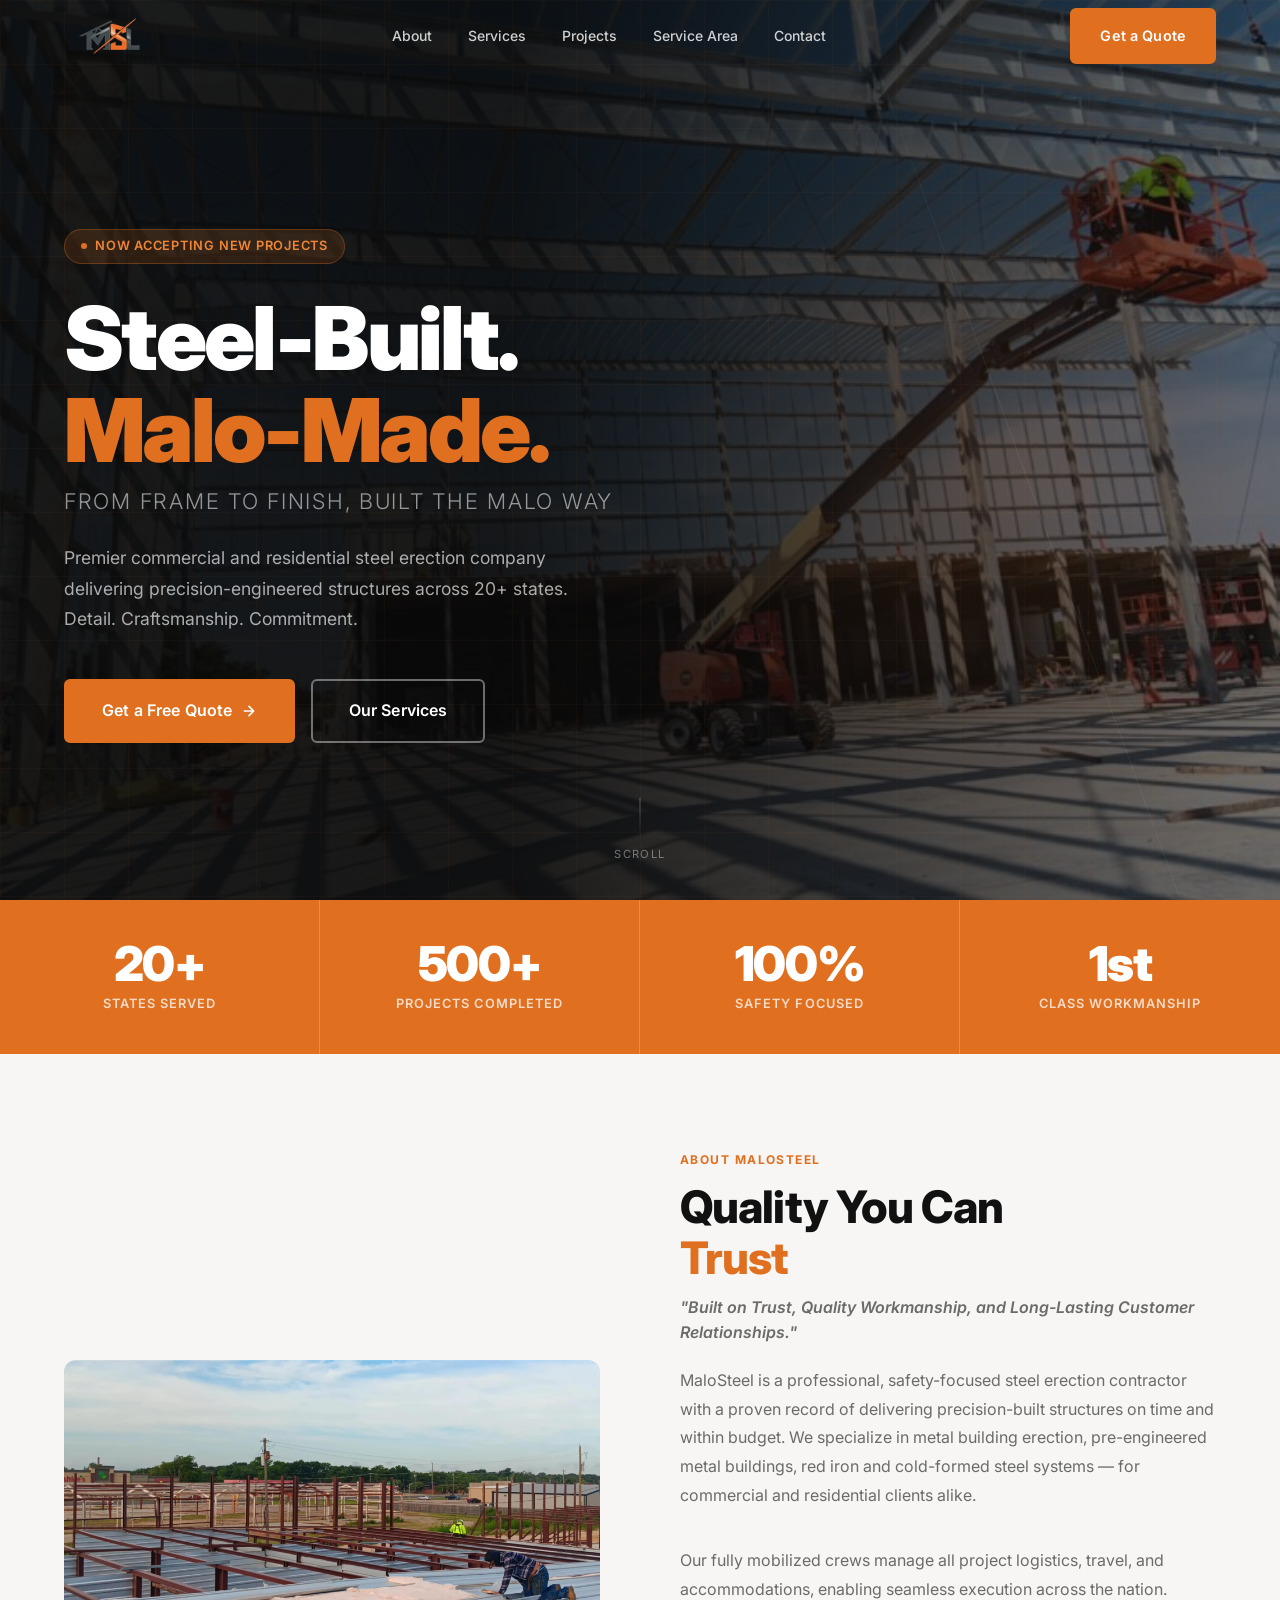
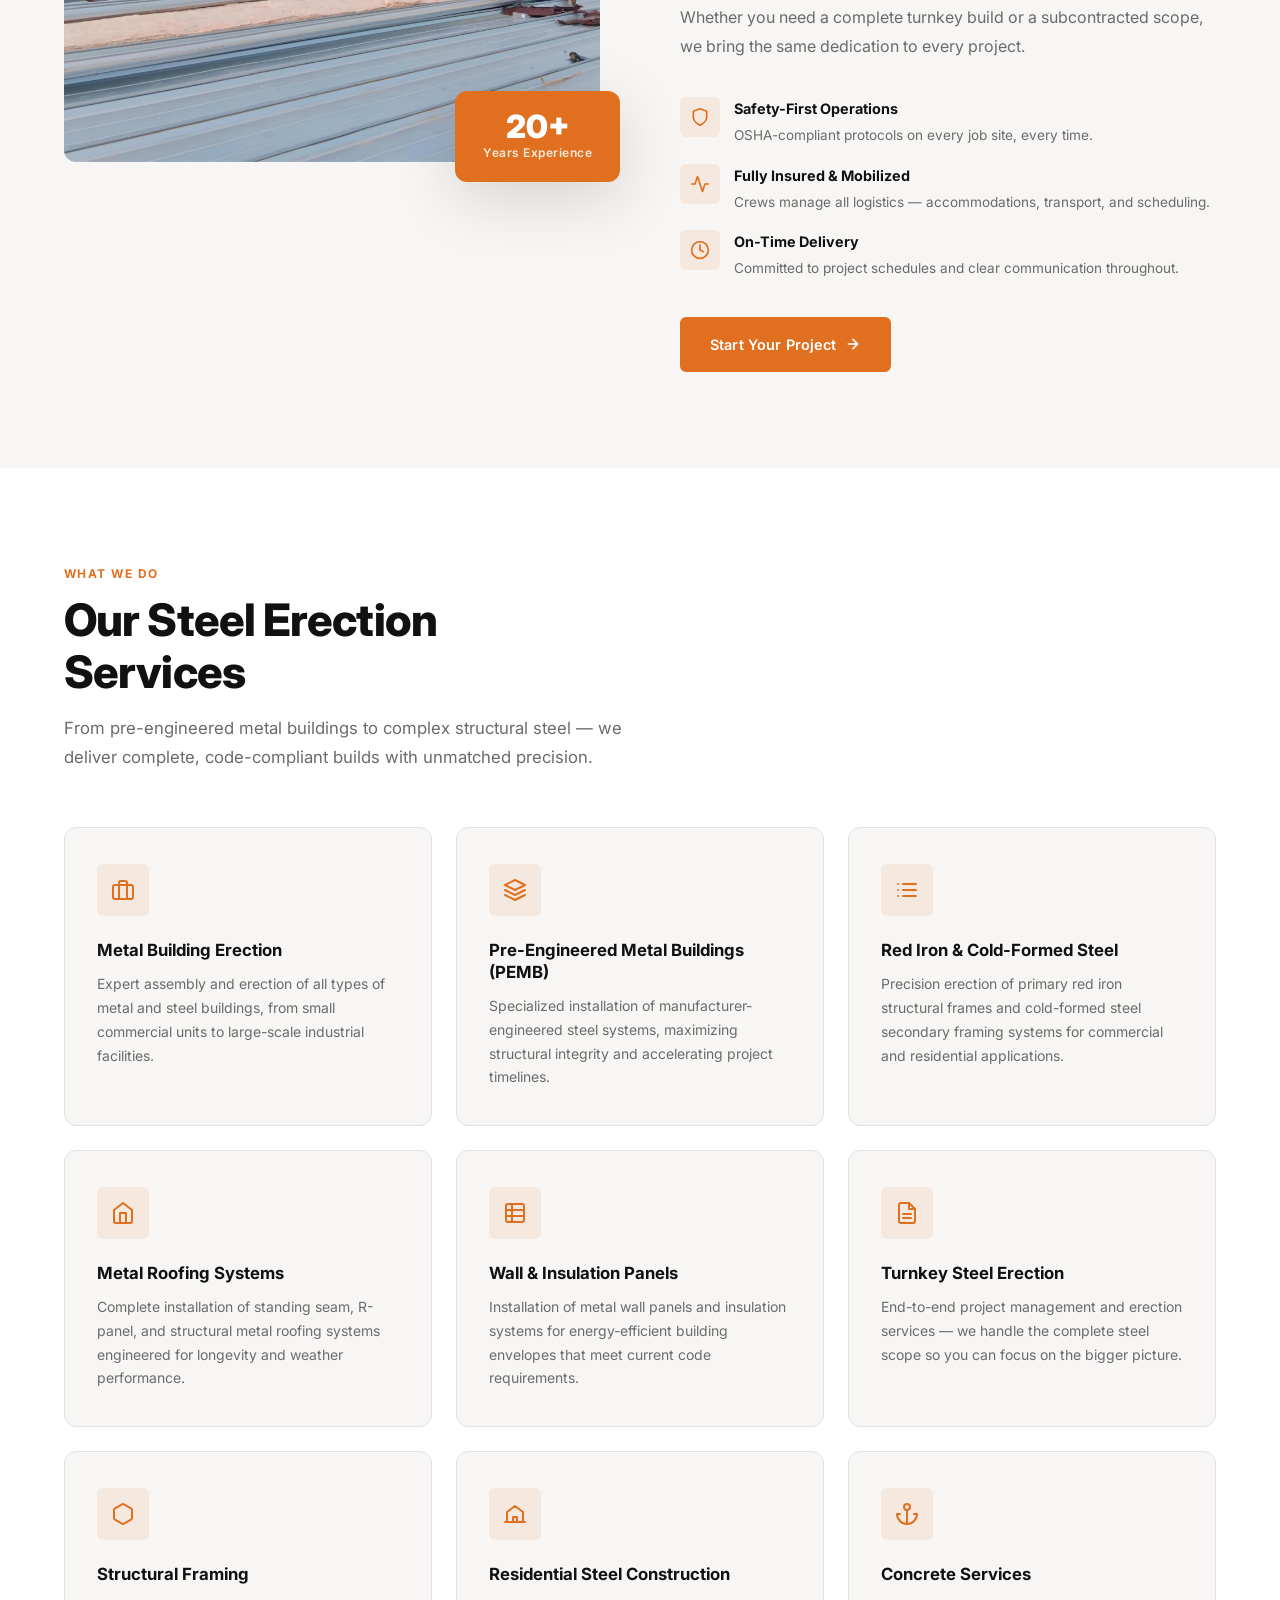
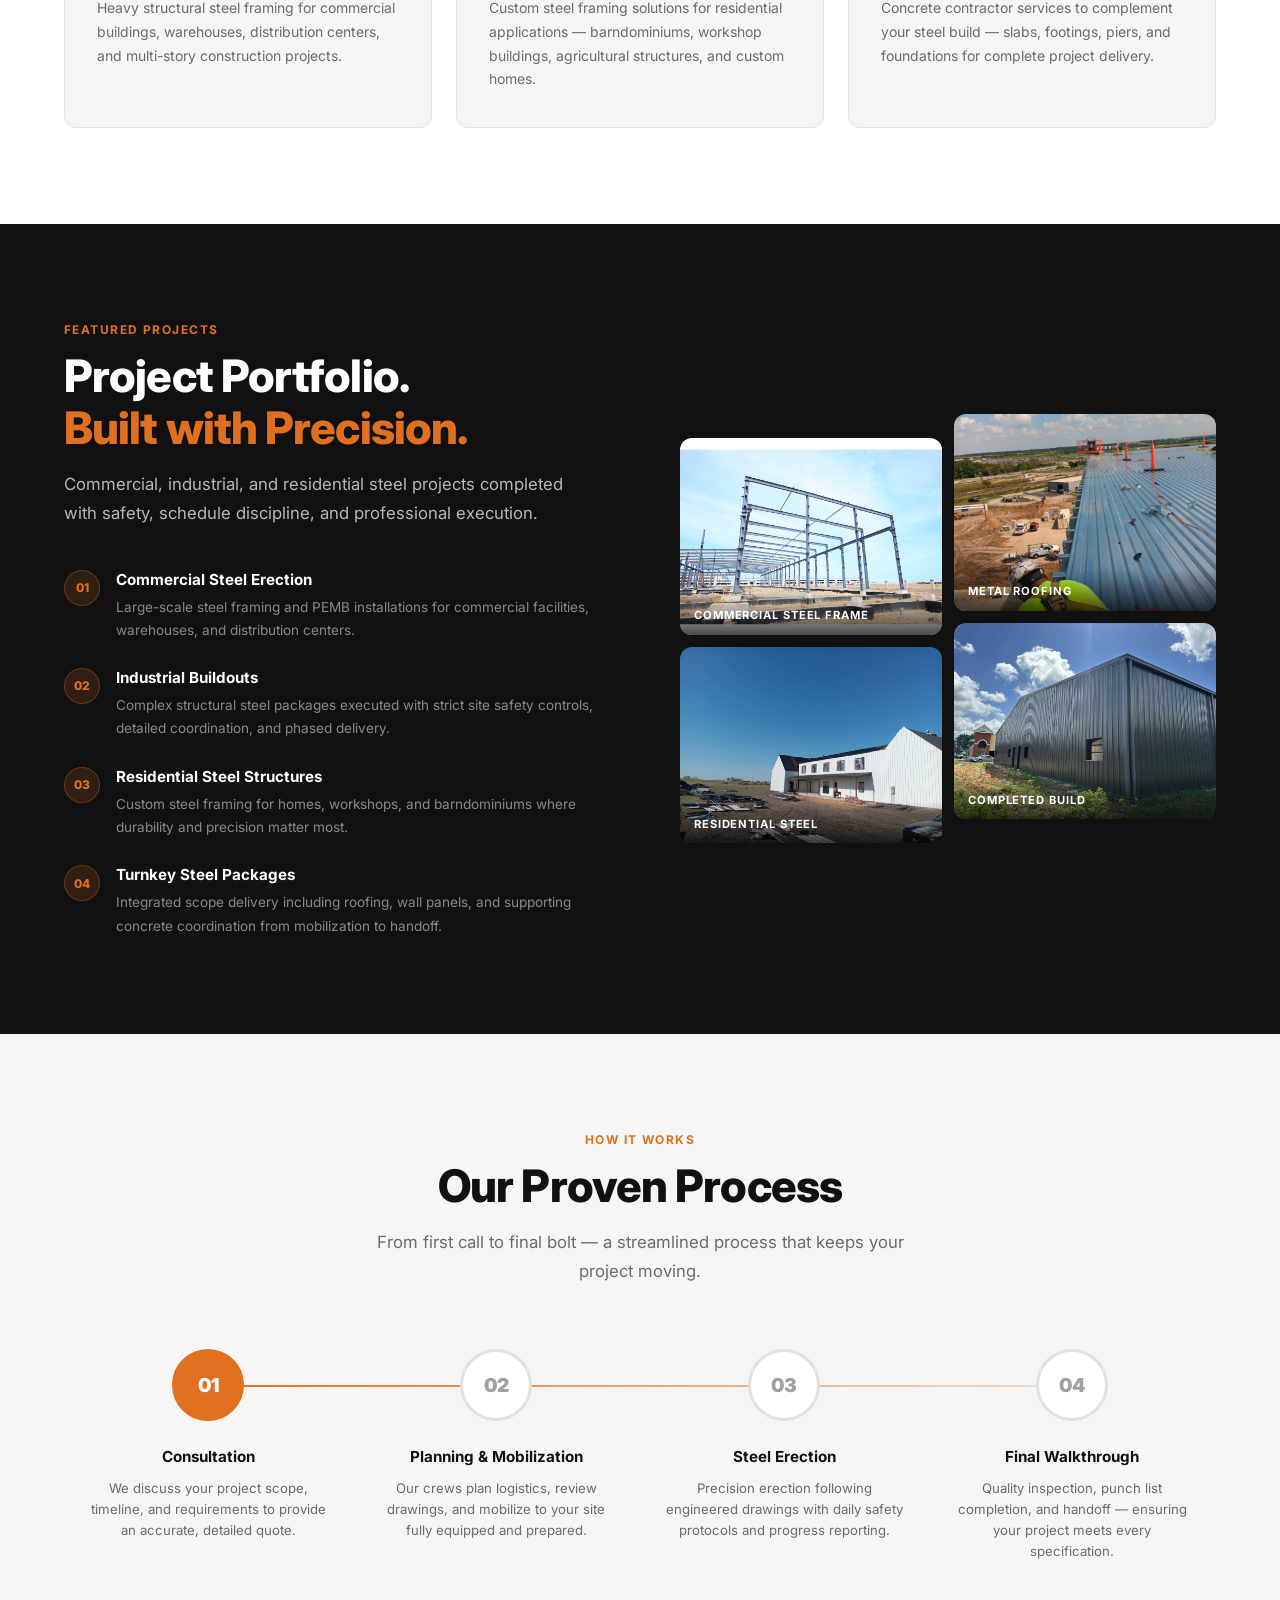
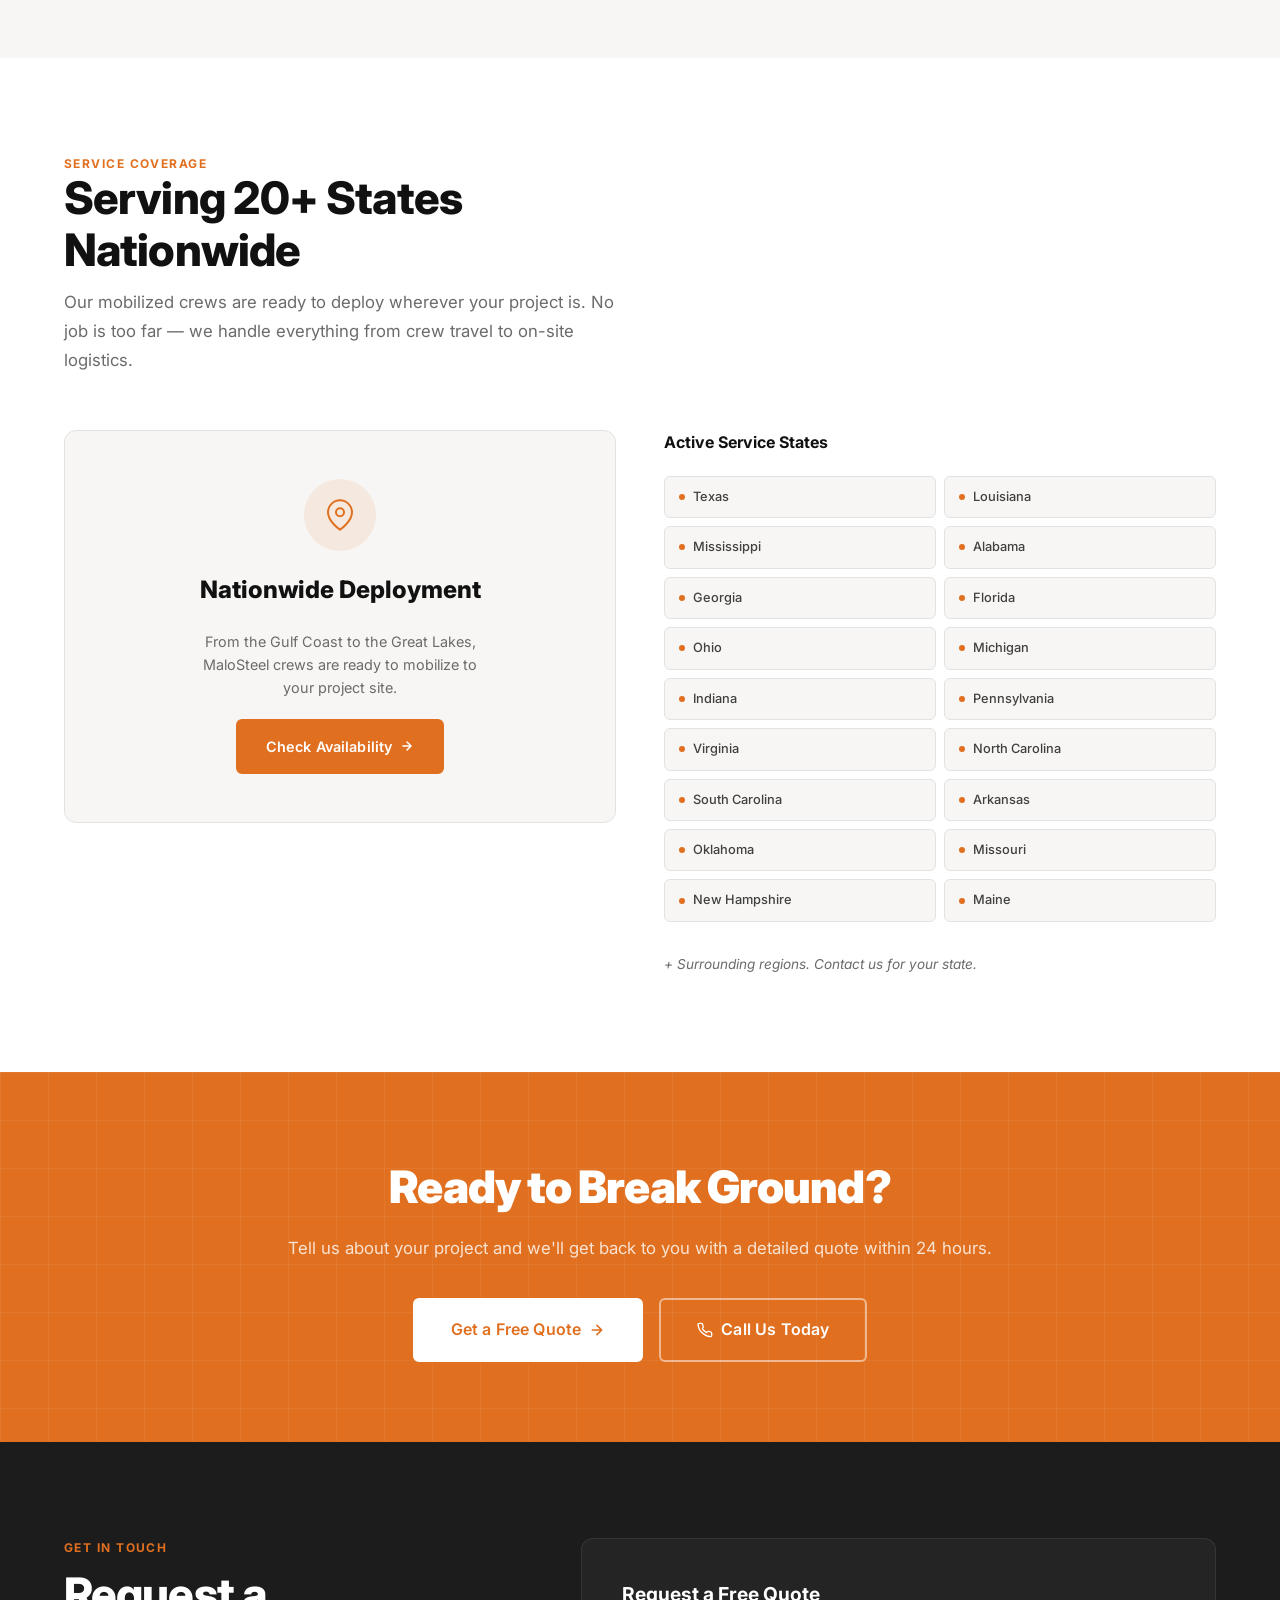
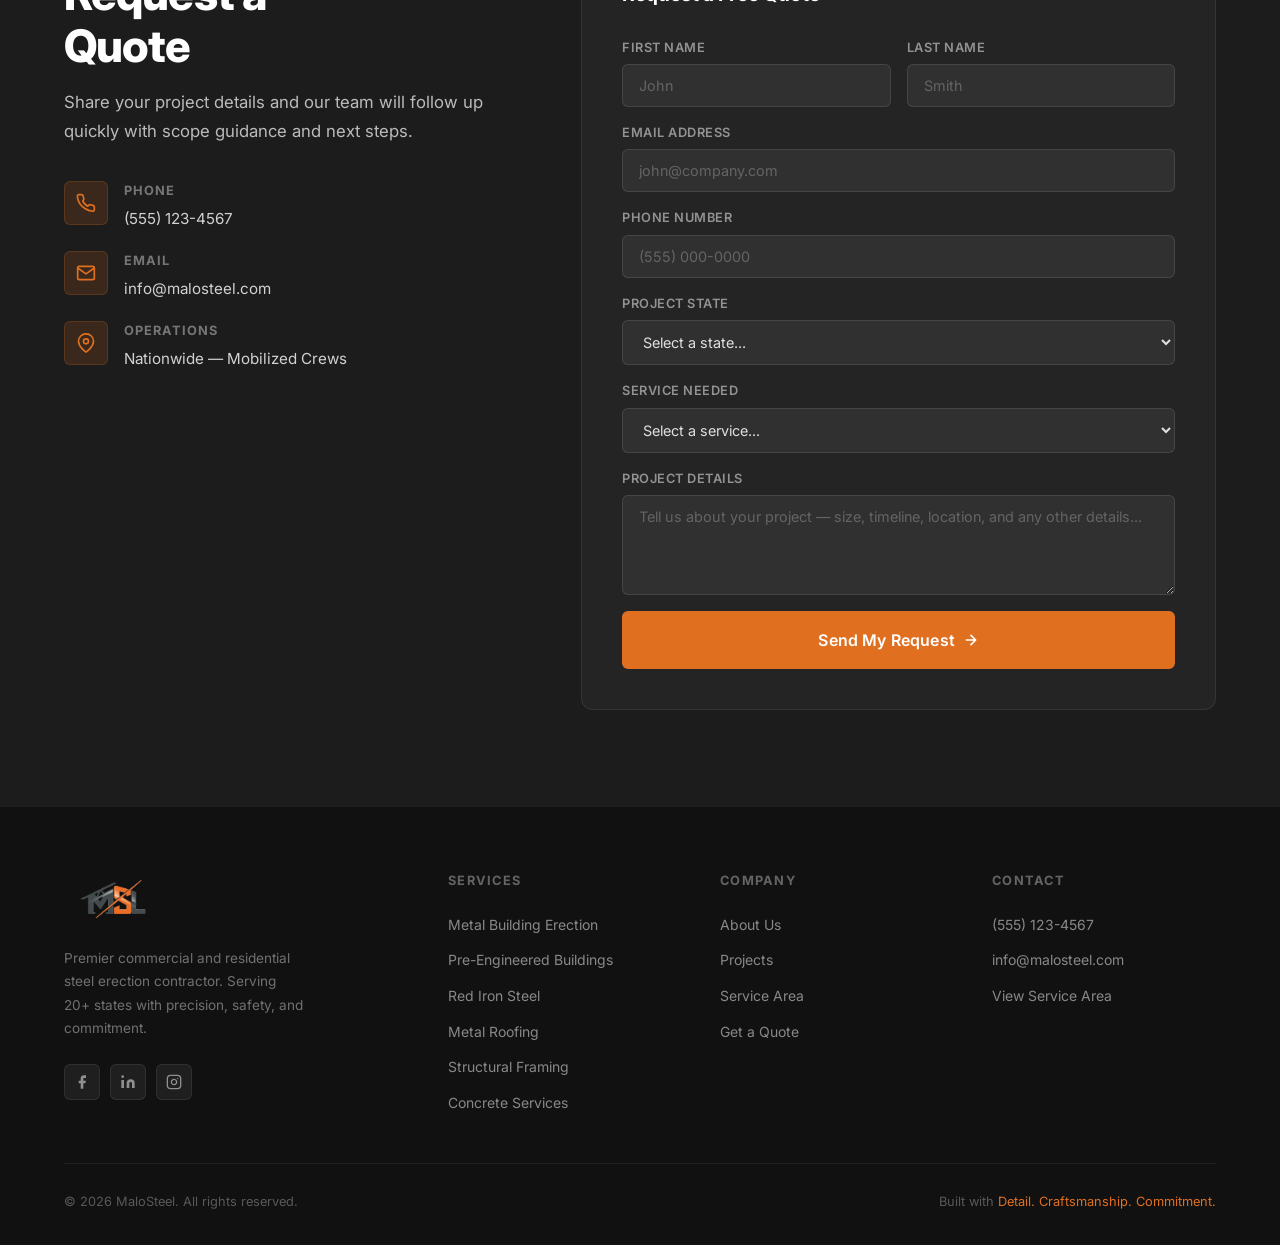
==== commit 8d63b4f5: "fixed logo and added the assets folder" ====
--- a/index.html
+++ b/index.html
@@ -23,13 +23,13 @@
     <div class="container">
       <div class="nav-inner">
         <a href="#home" class="nav-logo" aria-label="MaloSteel home">
-          <img src="MSL-logo-web.png" alt="MaloSteel" />
+          <img src="assets/MSL-logo-transparent.png" alt="MaloSteel" />
         </a>
 
         <nav class="nav-links" role="navigation" aria-label="Main navigation">
           <a href="#about">About</a>
           <a href="#services">Services</a>
-          <a href="#why-us">Why Us</a>
+          <a href="#projects">Projects</a>
           <a href="#area">Service Area</a>
           <a href="#contact">Contact</a>
         </nav>
@@ -49,7 +49,7 @@
   <nav class="nav-mobile" id="mobileNav" aria-label="Mobile navigation">
     <a href="#about" class="mobile-link">About</a>
     <a href="#services" class="mobile-link">Services</a>
-    <a href="#why-us" class="mobile-link">Why Us</a>
+    <a href="#projects" class="mobile-link">Projects</a>
     <a href="#area" class="mobile-link">Service Area</a>
     <a href="#contact" class="mobile-link">Contact</a>
     <a href="#contact" class="btn btn-primary btn-lg">Get a Quote</a>
@@ -126,27 +126,18 @@
   <section class="about section" id="about" aria-labelledby="about-heading">
     <div class="container">
       <div class="about-grid">
-        <div class="about-visual" aria-hidden="true">
-          <div class="steel-illustration">
-            <span class="steel-big-text">MSL</span>
-            <div class="steel-values">
-              <div class="steel-value">
-                <span class="steel-value-dot"></span>
-                Detail
-              </div>
-              <div class="steel-value">
-                <span class="steel-value-dot"></span>
-                Craftsmanship
-              </div>
-              <div class="steel-value">
-                <span class="steel-value-dot"></span>
-                Commitment
-              </div>
-            </div>
-          </div>
-          <div class="about-badge">
-            <div class="about-badge-num">20+</div>
-            <div class="about-badge-txt">Years Experience</div>
+        <div class="about-visual">
+          <div class="about-photo-wrap">
+            <img
+              src="images/menworking_malosteel.jpeg"
+              alt="MaloSteel crew installing metal roofing panels on an active job site"
+              class="about-photo"
+              loading="lazy"
+            />
+            <div class="about-badge">
+              <div class="about-badge-num">20+</div>
+              <div class="about-badge-txt">Years Experience</div>
+            </div>
           </div>
         </div>
 
@@ -217,7 +208,7 @@
       <div class="section-header">
         <p class="label reveal">What We Do</p>
         <h2 class="section-title reveal" id="services-heading">
-          Comprehensive Steel<br />Erection Services
+          Our Steel Erection<br />Services
         </h2>
         <p class="section-sub reveal">
           From pre-engineered metal buildings to complex structural steel — we
@@ -304,71 +295,83 @@
   </section>
 
   <!-- ===== WHY CHOOSE US ===== -->
-  <section class="why section" id="why-us" aria-labelledby="why-heading">
+  <section class="why section" id="projects" aria-labelledby="why-heading">
     <div class="container">
       <div class="why-grid">
         <div class="why-content">
-          <p class="label reveal">Why MaloSteel</p>
+          <p class="label reveal">Featured Projects</p>
           <h2 class="section-title section-title--light reveal" id="why-heading">
-            Built Different.<br /><span>Built Better.</span>
+            Project Portfolio.<br /><span>Built with Precision.</span>
           </h2>
           <p class="section-sub section-sub--light reveal">
-            We don't just erect steel — we build long-term relationships through
-            transparency, reliability, and a relentless commitment to quality.
+            Commercial, industrial, and residential steel projects completed with
+            safety, schedule discipline, and professional execution.
           </p>
 
           <div class="why-points">
             <div class="why-point reveal">
               <div class="why-point-num">01</div>
               <div class="why-point-text">
-                <h4>Nationwide Reach, Local Commitment</h4>
-                <p>Fully mobilized crews serve 20+ states with the same dedication as your local contractor — managing travel, lodging, and logistics seamlessly.</p>
+                <h4>Commercial Steel Erection</h4>
+                <p>Large-scale steel framing and PEMB installations for commercial facilities, warehouses, and distribution centers.</p>
               </div>
             </div>
             <div class="why-point reveal reveal-delay-1">
               <div class="why-point-num">02</div>
               <div class="why-point-text">
-                <h4>Safety Is Non-Negotiable</h4>
-                <p>Every crew member is trained and OSHA-compliant. We treat safety as a core value, not a checkbox — protecting your project and our people.</p>
+                <h4>Industrial Buildouts</h4>
+                <p>Complex structural steel packages executed with strict site safety controls, detailed coordination, and phased delivery.</p>
               </div>
             </div>
             <div class="why-point reveal reveal-delay-2">
               <div class="why-point-num">03</div>
               <div class="why-point-text">
-                <h4>Fully Insured & Accountable</h4>
-                <p>We carry comprehensive liability insurance and stand behind every bolt. Clients trust us because we take full ownership of our work.</p>
+                <h4>Residential Steel Structures</h4>
+                <p>Custom steel framing for homes, workshops, and barndominiums where durability and precision matter most.</p>
               </div>
             </div>
             <div class="why-point reveal reveal-delay-3">
               <div class="why-point-num">04</div>
               <div class="why-point-text">
-                <h4>Complete Scope Flexibility</h4>
-                <p>Need a full turnkey erection or a specific subcontracted scope? We adapt to your project structure without sacrificing quality or schedule.</p>
-              </div>
-            </div>
-          </div>
-        </div>
-
-        <div class="why-visual" aria-hidden="true">
-          <div class="why-card reveal">
-            <span class="why-card-icon">🏗️</span>
-            <h4>500+</h4>
-            <p>Projects Built</p>
-          </div>
-          <div class="why-card reveal reveal-delay-1">
-            <span class="why-card-icon">🗺️</span>
-            <h4>20+</h4>
-            <p>States Active</p>
-          </div>
-          <div class="why-card reveal reveal-delay-2">
-            <span class="why-card-icon">🛡️</span>
-            <h4>0</h4>
-            <p>Safety Incidents</p>
-          </div>
-          <div class="why-card reveal reveal-delay-3">
-            <span class="why-card-icon">⚡</span>
-            <h4>100%</h4>
-            <p>On-Time Rate</p>
+                <h4>Turnkey Steel Packages</h4>
+                <p>Integrated scope delivery including roofing, wall panels, and supporting concrete coordination from mobilization to handoff.</p>
+              </div>
+            </div>
+          </div>
+        </div>
+
+        <div class="projects-grid">
+          <div class="project-photo reveal">
+            <img
+              src="images/steel_erect_malosteel.png"
+              alt="Large-scale commercial structural steel frame under erection"
+              loading="lazy"
+            />
+            <div class="project-photo-label">Commercial Steel Frame</div>
+          </div>
+          <div class="project-photo reveal reveal-delay-1">
+            <img
+              src="images/att.ZjyksUfflgkncTgRLzP80mgqIWWQJcAdBgA3mqxLel8.jpeg"
+              alt="MaloSteel crew member installing metal roof panels with safety harness"
+              loading="lazy"
+            />
+            <div class="project-photo-label">Metal Roofing</div>
+          </div>
+          <div class="project-photo reveal reveal-delay-2">
+            <img
+              src="images/house_steel.jpeg"
+              alt="Residential barndominium steel construction in progress"
+              loading="lazy"
+            />
+            <div class="project-photo-label">Residential Steel</div>
+          </div>
+          <div class="project-photo reveal reveal-delay-3">
+            <img
+              src="images/malosteel_1.jpeg"
+              alt="Completed commercial dark charcoal metal building exterior"
+              loading="lazy"
+            />
+            <div class="project-photo-label">Completed Build</div>
           </div>
         </div>
       </div>
@@ -495,11 +498,11 @@
         <div class="contact-info">
           <p class="label reveal">Get In Touch</p>
           <h2 class="section-title section-title--light reveal" id="contact-heading">
-            Let's Build<br />Something Great
+            Request a<br />Quote
           </h2>
           <p class="section-sub section-sub--light reveal">
-            Ready to start your project or have questions? We respond to all
-            inquiries within one business day.
+            Share your project details and our team will follow up quickly with
+            scope guidance and next steps.
           </p>
 
           <div class="contact-items">
@@ -621,7 +624,7 @@
     <div class="container">
       <div class="footer-grid">
         <div class="footer-brand">
-          <img src="MSL-logo-web.png" alt="MaloSteel" />
+          <img src="assets/MSL-logo-transparent.png" alt="MaloSteel" />
           <p>
             Premier commercial and residential steel erection contractor.
             Serving 20+ states with precision, safety, and commitment.
@@ -655,7 +658,7 @@
           <h4>Company</h4>
           <ul>
             <li><a href="#about">About Us</a></li>
-            <li><a href="#why-us">Why MaloSteel</a></li>
+            <li><a href="#projects">Projects</a></li>
             <li><a href="#area">Service Area</a></li>
             <li><a href="#contact">Get a Quote</a></li>
           </ul>
--- a/style.css
+++ b/style.css
@@ -151,6 +151,7 @@
 
 .nav.scrolled {
   background: rgba(17,17,17,.96);
+  -webkit-backdrop-filter: blur(12px);
   backdrop-filter: blur(12px);
   box-shadow: 0 2px 20px rgba(0,0,0,.3);
 }
@@ -162,7 +163,10 @@
   width: 100%;
 }
 
-.nav-logo img { height: 44px; width: auto; }
+.nav-logo img {
+  height: 52px;
+  width: auto;
+}
 
 .nav-links {
   display: flex;
@@ -220,6 +224,7 @@
   position: fixed;
   inset: var(--nav-h) 0 0 0;
   background: rgba(17,17,17,.97);
+  -webkit-backdrop-filter: blur(12px);
   backdrop-filter: blur(12px);
   z-index: 999;
   flex-direction: column;
@@ -245,7 +250,12 @@
   min-height: 100vh;
   display: flex;
   align-items: center;
-  background: var(--dark);
+  background-color: var(--dark);
+  background-image:
+    linear-gradient(to right, rgba(8,8,8,.92) 40%, rgba(8,8,8,.55)),
+    url('images/steel_truck.jpeg');
+  background-size: cover;
+  background-position: center;
   overflow: hidden;
 }
 
@@ -1126,7 +1136,10 @@
   margin-bottom: 48px;
 }
 
-.footer-brand img { height: 40px; margin-bottom: 16px; }
+.footer-brand img {
+  height: 56px;
+  margin-bottom: 20px;
+}
 
 .footer-brand p {
   font-size: .85rem;
@@ -1271,4 +1284,64 @@
   .process-steps { grid-template-columns: 1fr; }
   .states-grid { grid-template-columns: 1fr; }
   .why-visual { grid-template-columns: 1fr 1fr; }
-}
+  .projects-grid { gap: 8px; }
+  .project-photo:nth-child(1),
+  .project-photo:nth-child(4) { margin-top: 0; }
+}
+
+/* ===== ABOUT PHOTO ===== */
+.about-photo-wrap { position: relative; }
+
+.about-photo {
+  width: 100%;
+  aspect-ratio: 4/3;
+  object-fit: cover;
+  object-position: center top;
+  border-radius: var(--radius-lg);
+  display: block;
+}
+
+/* ===== PROJECTS PHOTO GRID ===== */
+.projects-grid {
+  display: grid;
+  grid-template-columns: 1fr 1fr;
+  gap: 12px;
+}
+
+.project-photo {
+  position: relative;
+  border-radius: var(--radius-lg);
+  overflow: hidden;
+  aspect-ratio: 4/3;
+}
+
+.project-photo:nth-child(1) { margin-top: 24px; }
+.project-photo:nth-child(4) { margin-top: -24px; }
+
+.project-photo img {
+  width: 100%;
+  height: 100%;
+  object-fit: cover;
+  transition: transform .5s ease;
+  display: block;
+}
+
+.project-photo:hover img { transform: scale(1.05); }
+
+.project-photo-label {
+  position: absolute;
+  bottom: 0; left: 0; right: 0;
+  padding: 14px 14px 10px;
+  background: linear-gradient(transparent, rgba(0,0,0,.72));
+  color: #fff;
+  font-size: .7rem;
+  font-weight: 700;
+  letter-spacing: .08em;
+  text-transform: uppercase;
+}
+
+@media (max-width: 768px) {
+  .projects-grid { grid-template-columns: 1fr 1fr; gap: 8px; }
+  .project-photo:nth-child(1),
+  .project-photo:nth-child(4) { margin-top: 0; }
+}
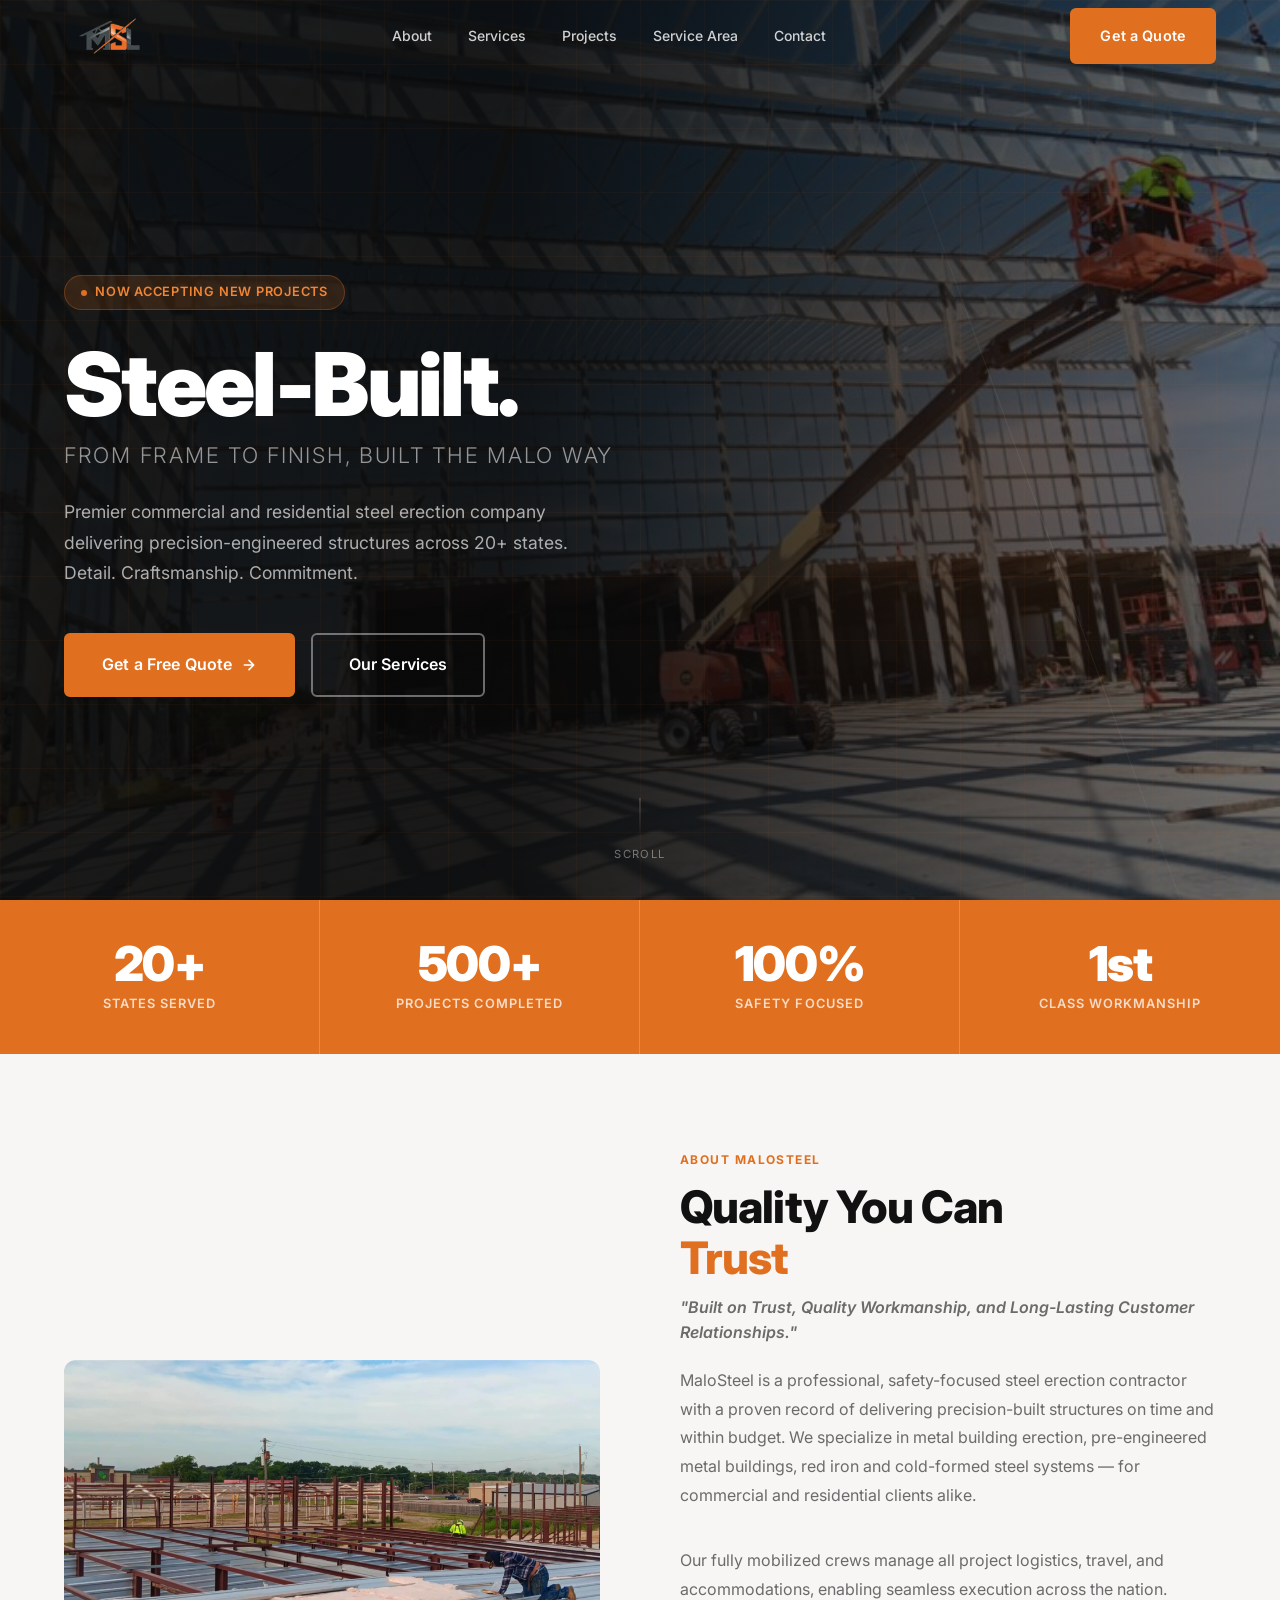
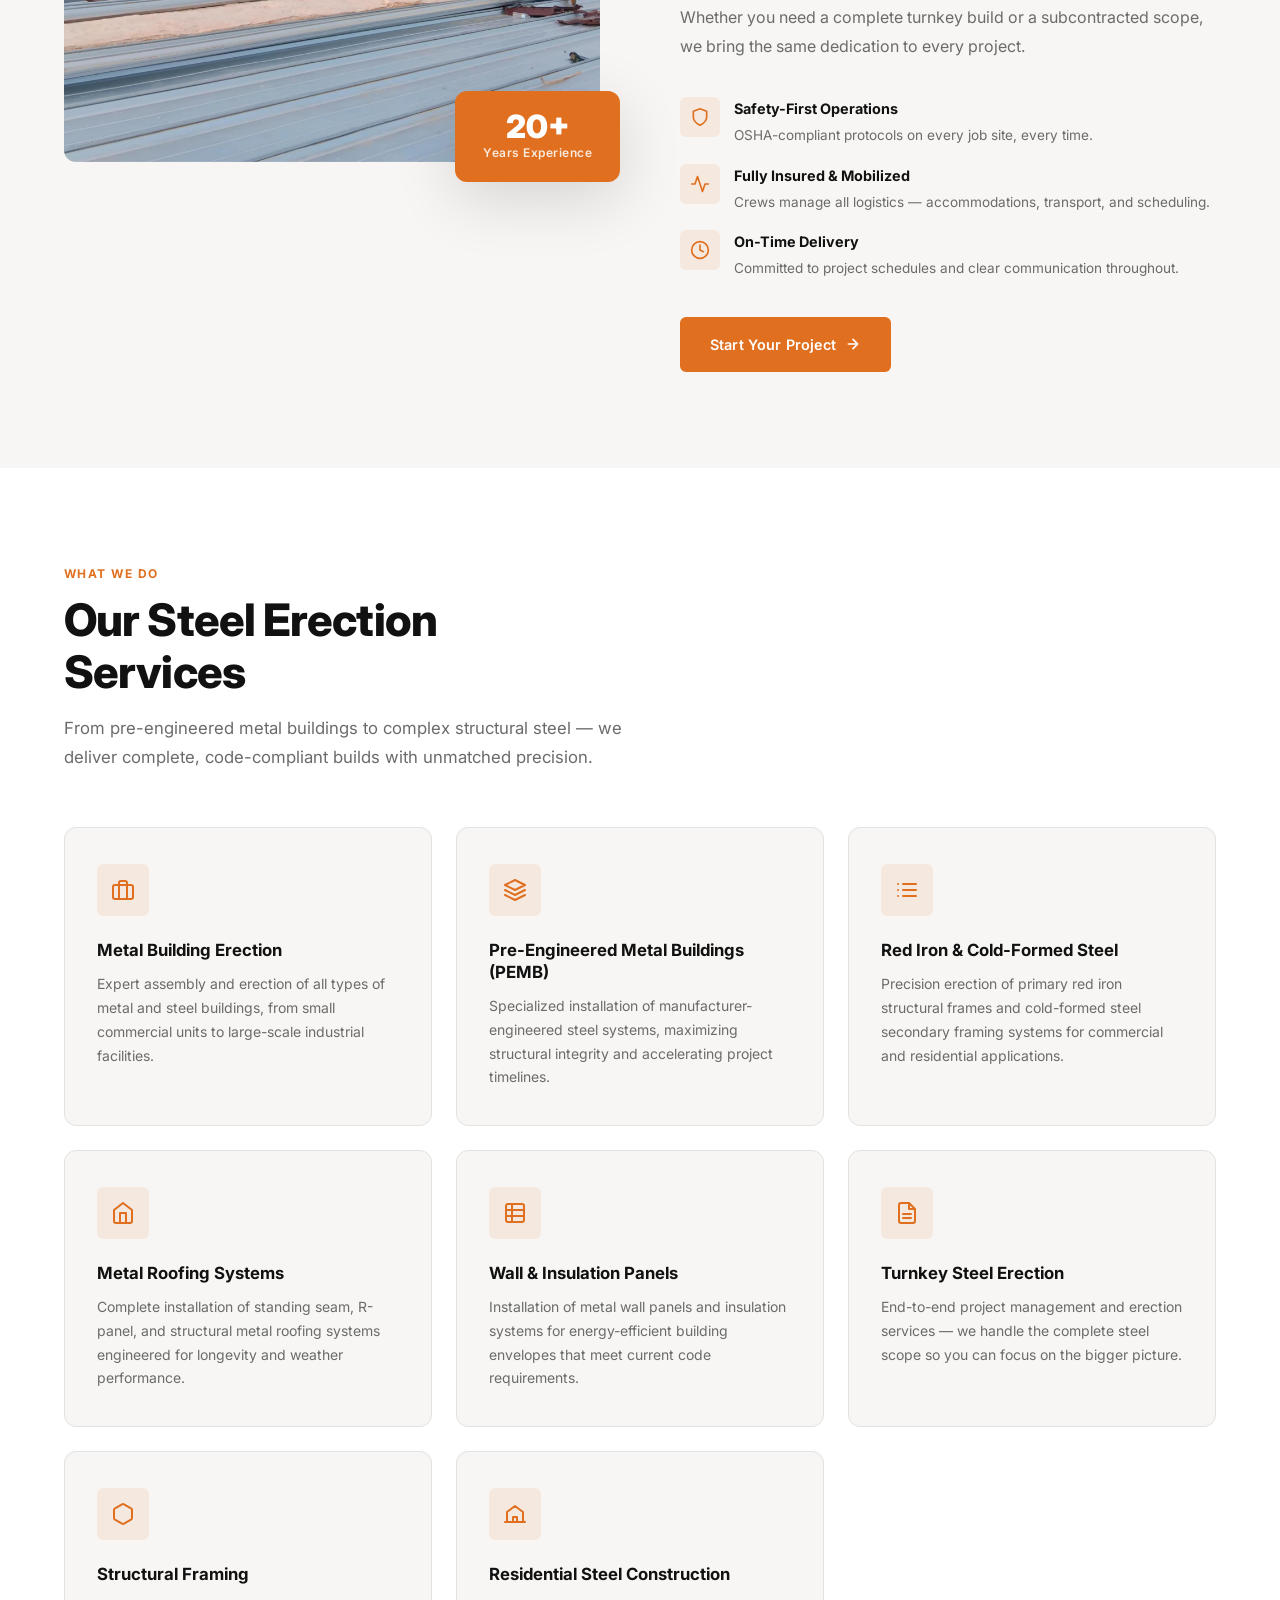
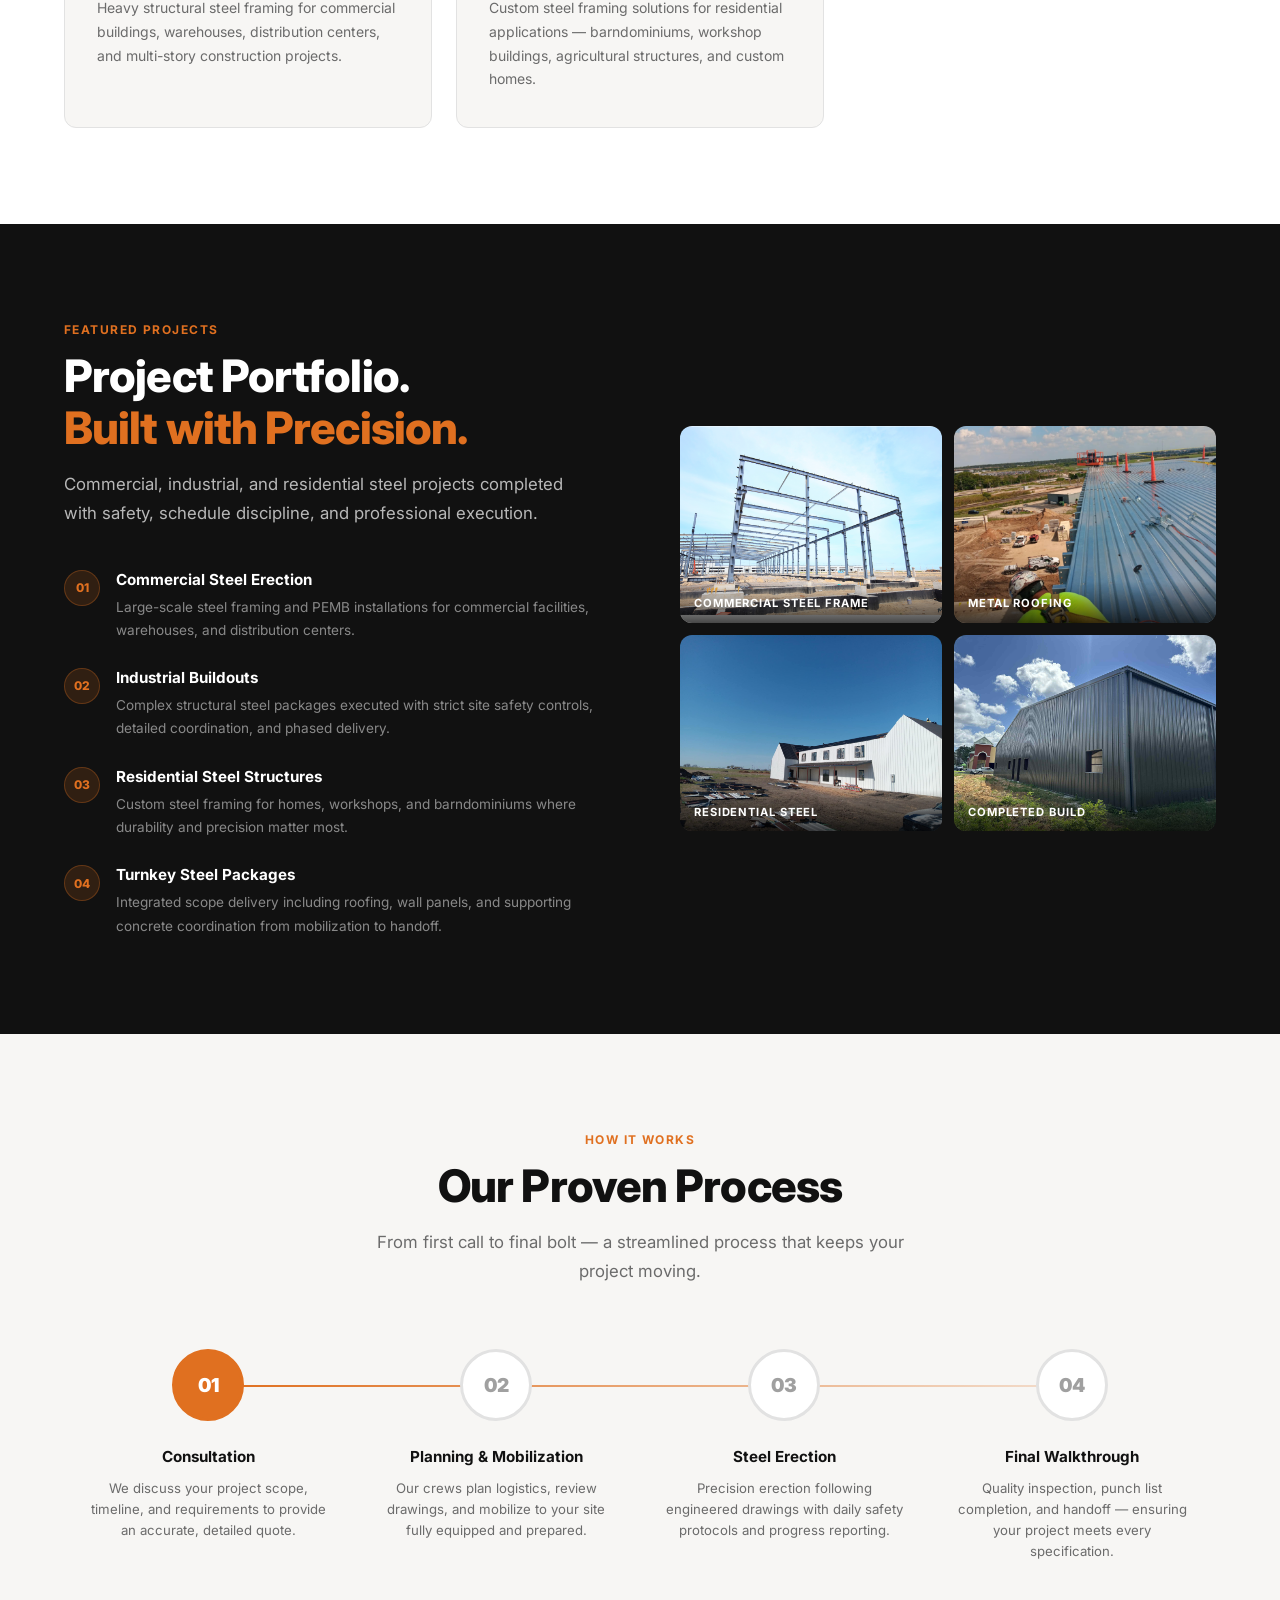
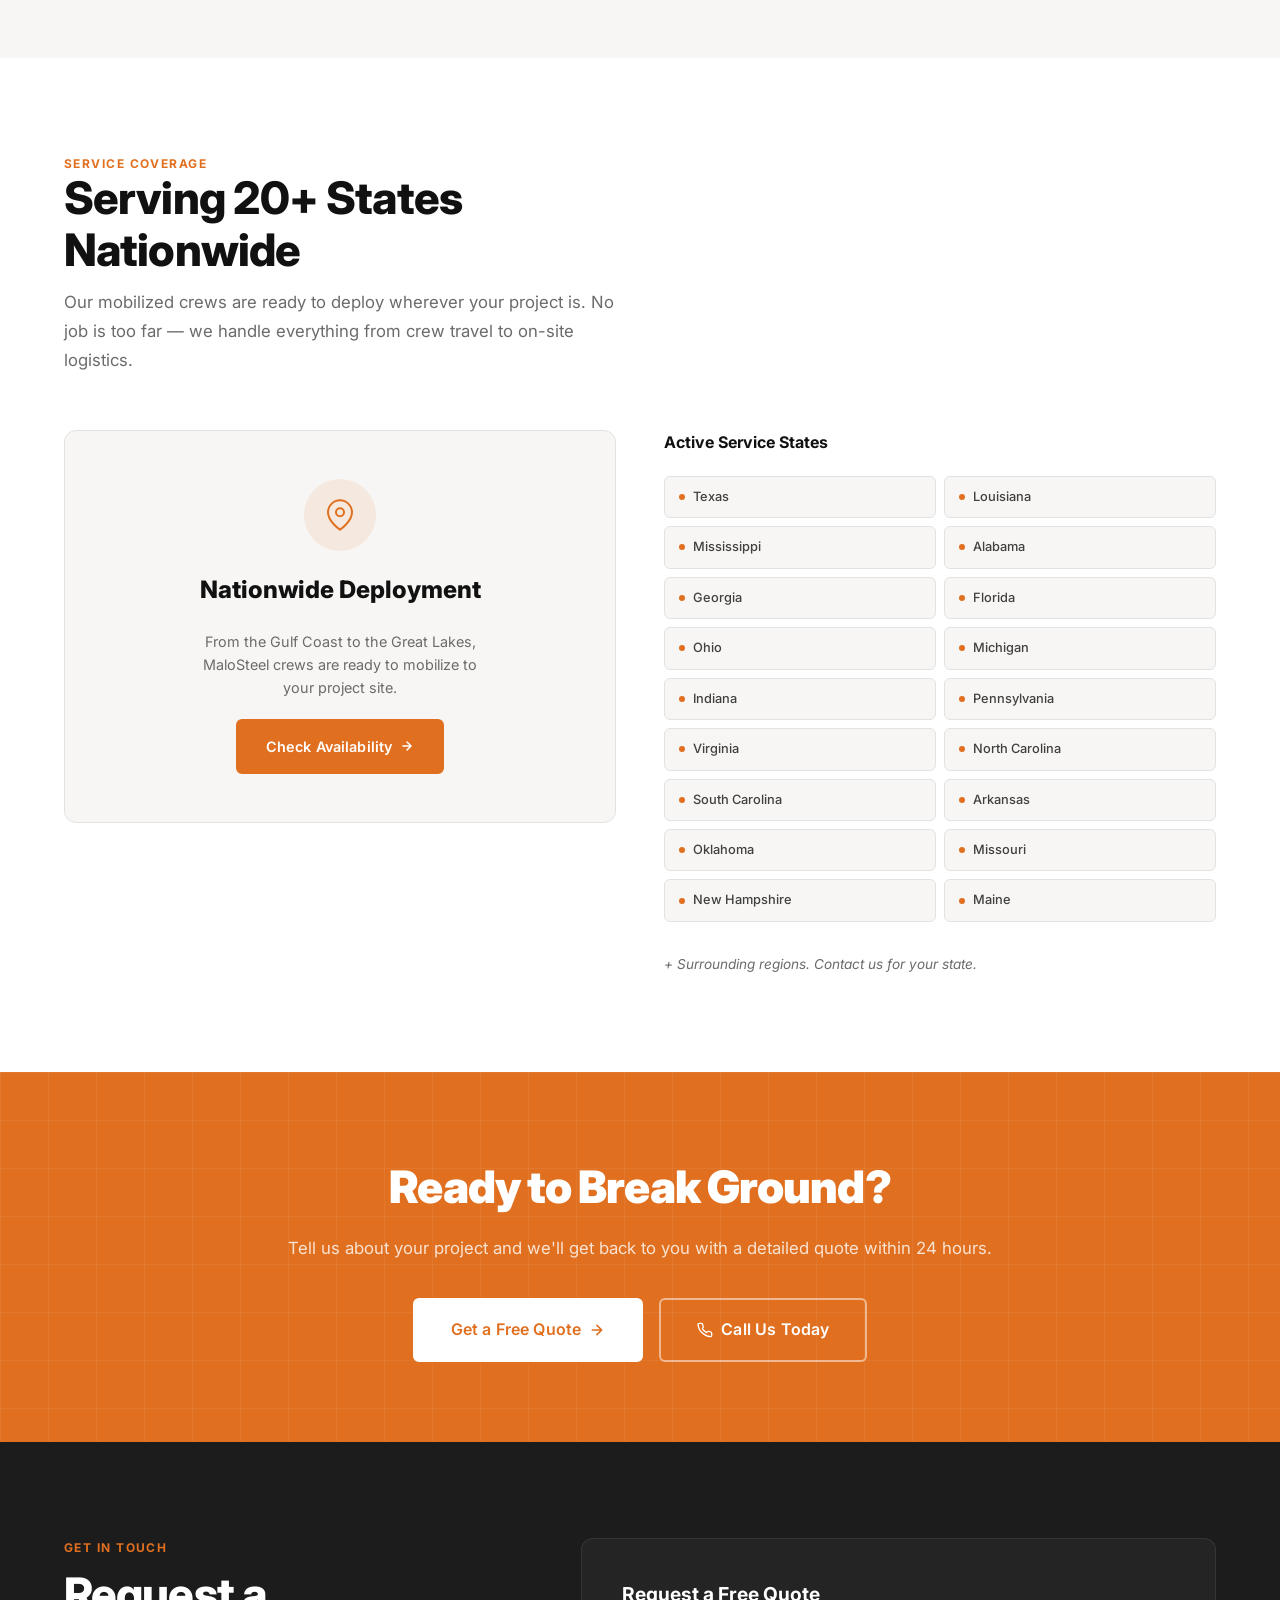
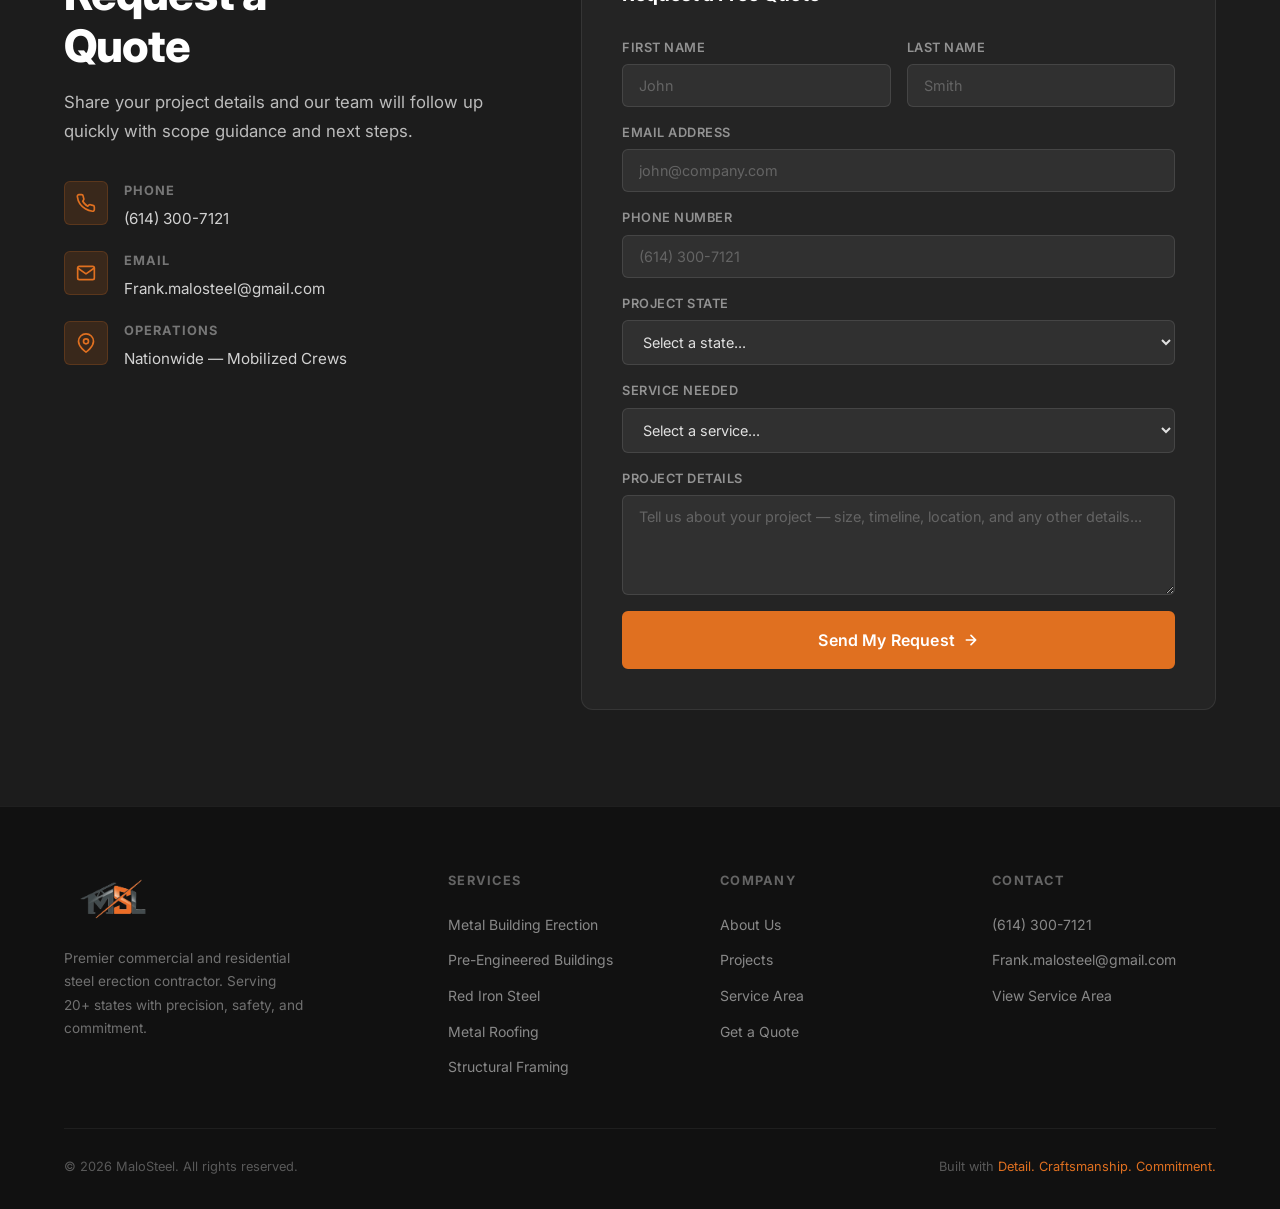
==== commit 25cd2922: "remove concrete services, made changes to the contact information" ====
--- a/index.html
+++ b/index.html
@@ -69,10 +69,7 @@
           Now Accepting New Projects
         </div>
 
-        <h1>
-          Steel-Built.<br />
-          <span>Malo-Made.</span>
-        </h1>
+        <h1>Steel-Built.</h1>
 
         <p class="hero-tagline">From Frame to Finish, Built the Malo Way</p>
 
@@ -282,14 +279,6 @@
           <p>Custom steel framing solutions for residential applications — barndominiums, workshop buildings, agricultural structures, and custom homes.</p>
         </article>
 
-        <article class="service-card reveal reveal-delay-2">
-          <div class="service-icon" aria-hidden="true">
-            <svg width="24" height="24" viewBox="0 0 24 24" fill="none" stroke="currentColor" stroke-width="2" stroke-linecap="round" stroke-linejoin="round"><circle cx="12" cy="5" r="3"/><line x1="12" y1="22" x2="12" y2="8"/><path d="M5 12H2a10 10 0 0 0 20 0h-3"/></svg>
-          </div>
-          <h3>Concrete Services</h3>
-          <p>Concrete contractor services to complement your steel build — slabs, footings, piers, and foundations for complete project delivery.</p>
-        </article>
-
       </div>
     </div>
   </section>
@@ -482,7 +471,7 @@
             Get a Free Quote
             <svg width="16" height="16" viewBox="0 0 24 24" fill="none" stroke="currentColor" stroke-width="2.5" stroke-linecap="round" stroke-linejoin="round" aria-hidden="true"><path d="M5 12h14M12 5l7 7-7 7"/></svg>
           </a>
-          <a href="tel:+15551234567" class="btn btn-outline--white btn-lg reveal reveal-delay-1">
+          <a href="tel:+16143007121" class="btn btn-outline--white btn-lg reveal reveal-delay-1">
             <svg width="16" height="16" viewBox="0 0 24 24" fill="none" stroke="currentColor" stroke-width="2" stroke-linecap="round" stroke-linejoin="round" aria-hidden="true"><path d="M22 16.92v3a2 2 0 0 1-2.18 2 19.79 19.79 0 0 1-8.63-3.07A19.5 19.5 0 0 1 4.69 13a19.79 19.79 0 0 1-3.07-8.67A2 2 0 0 1 3.6 2h3a2 2 0 0 1 2 1.72 12.84 12.84 0 0 0 .7 2.81 2 2 0 0 1-.45 2.11L8.09 9.91a16 16 0 0 0 6 6l1.27-1.27a2 2 0 0 1 2.11-.45 12.84 12.84 0 0 0 2.81.7A2 2 0 0 1 22 16.92z"/></svg>
             Call Us Today
           </a>
@@ -512,7 +501,7 @@
               </div>
               <div class="contact-item-text">
                 <strong>Phone</strong>
-                <span>(555) 123-4567</span>
+                <span>(614) 300-7121</span>
               </div>
             </div>
             <div class="contact-item reveal reveal-delay-1">
@@ -521,7 +510,7 @@
               </div>
               <div class="contact-item-text">
                 <strong>Email</strong>
-                <span>info@malosteel.com</span>
+                <a href="mailto:Frank.malosteel@gmail.com">Frank.malosteel@gmail.com</a>
               </div>
             </div>
             <div class="contact-item reveal reveal-delay-2">
@@ -558,7 +547,7 @@
 
             <div class="form-group">
               <label for="phone">Phone Number</label>
-              <input type="tel" id="phone" name="phone" placeholder="(555) 000-0000" autocomplete="tel" />
+              <input type="tel" id="phone" name="phone" placeholder="(614) 300-7121" autocomplete="tel" />
             </div>
 
             <div class="form-group">
@@ -599,7 +588,6 @@
                 <option>Turnkey Steel Erection</option>
                 <option>Structural Framing</option>
                 <option>Residential Steel</option>
-                <option>Concrete Services</option>
                 <option>Other / Multiple</option>
               </select>
             </div>
@@ -629,17 +617,6 @@
             Premier commercial and residential steel erection contractor.
             Serving 20+ states with precision, safety, and commitment.
           </p>
-          <div class="footer-socials" aria-label="Social media links">
-            <a href="#" class="social-link" aria-label="Facebook">
-              <svg width="16" height="16" viewBox="0 0 24 24" fill="currentColor" aria-hidden="true"><path d="M18 2h-3a5 5 0 0 0-5 5v3H7v4h3v8h4v-8h3l1-4h-4V7a1 1 0 0 1 1-1h3z"/></svg>
-            </a>
-            <a href="#" class="social-link" aria-label="LinkedIn">
-              <svg width="16" height="16" viewBox="0 0 24 24" fill="currentColor" aria-hidden="true"><path d="M16 8a6 6 0 0 1 6 6v7h-4v-7a2 2 0 0 0-2-2 2 2 0 0 0-2 2v7h-4v-7a6 6 0 0 1 6-6z"/><rect x="2" y="9" width="4" height="12"/><circle cx="4" cy="4" r="2"/></svg>
-            </a>
-            <a href="#" class="social-link" aria-label="Instagram">
-              <svg width="16" height="16" viewBox="0 0 24 24" fill="none" stroke="currentColor" stroke-width="2" stroke-linecap="round" stroke-linejoin="round" aria-hidden="true"><rect x="2" y="2" width="20" height="20" rx="5" ry="5"/><path d="M16 11.37A4 4 0 1 1 12.63 8 4 4 0 0 1 16 11.37z"/><line x1="17.5" y1="6.5" x2="17.51" y2="6.5"/></svg>
-            </a>
-          </div>
         </div>
 
         <div class="footer-col">
@@ -650,7 +627,6 @@
             <li><a href="#services">Red Iron Steel</a></li>
             <li><a href="#services">Metal Roofing</a></li>
             <li><a href="#services">Structural Framing</a></li>
-            <li><a href="#services">Concrete Services</a></li>
           </ul>
         </div>
 
@@ -667,8 +643,8 @@
         <div class="footer-col">
           <h4>Contact</h4>
           <ul>
-            <li><a href="tel:+15551234567">(555) 123-4567</a></li>
-            <li><a href="mailto:info@malosteel.com">info@malosteel.com</a></li>
+            <li><a href="tel:+16143007121">(614) 300-7121</a></li>
+            <li><a href="mailto:Frank.malosteel@gmail.com">Frank.malosteel@gmail.com</a></li>
             <li><a href="#area">View Service Area</a></li>
           </ul>
         </div>
--- a/style.css
+++ b/style.css
@@ -1051,9 +1051,15 @@
   margin-bottom: 4px;
 }
 
-.contact-item-text span {
+.contact-item-text span,
+.contact-item-text a {
   font-size: .95rem;
   color: rgba(255,255,255,.8);
+  text-decoration: none;
+}
+
+.contact-item-text a:hover {
+  color: #fff;
 }
 
 /* Contact form */
@@ -1149,29 +1155,6 @@
   max-width: 240px;
 }
 
-.footer-socials {
-  display: flex;
-  gap: 10px;
-}
-
-.social-link {
-  width: 36px; height: 36px;
-  border-radius: var(--radius);
-  background: rgba(255,255,255,.06);
-  border: 1px solid rgba(255,255,255,.08);
-  display: flex;
-  align-items: center;
-  justify-content: center;
-  color: rgba(255,255,255,.5);
-  transition: all var(--transition);
-}
-
-.social-link:hover {
-  background: var(--orange);
-  border-color: var(--orange);
-  color: #fff;
-}
-
 .footer-col h4 {
   font-size: .8rem;
   font-weight: 700;
@@ -1285,8 +1268,6 @@
   .states-grid { grid-template-columns: 1fr; }
   .why-visual { grid-template-columns: 1fr 1fr; }
   .projects-grid { gap: 8px; }
-  .project-photo:nth-child(1),
-  .project-photo:nth-child(4) { margin-top: 0; }
 }
 
 /* ===== ABOUT PHOTO ===== */
@@ -1315,18 +1296,23 @@
   aspect-ratio: 4/3;
 }
 
-.project-photo:nth-child(1) { margin-top: 24px; }
-.project-photo:nth-child(4) { margin-top: -24px; }
-
 .project-photo img {
   width: 100%;
   height: 100%;
   object-fit: cover;
+  object-position: center center;
   transition: transform .5s ease;
   display: block;
 }
 
+.project-photo:nth-child(1) img {
+  object-position: center 55%;
+  transform: scale(1.08);
+}
+
 .project-photo:hover img { transform: scale(1.05); }
+
+.project-photo:nth-child(1):hover img { transform: scale(1.12); }
 
 .project-photo-label {
   position: absolute;
@@ -1342,6 +1328,4 @@
 
 @media (max-width: 768px) {
   .projects-grid { grid-template-columns: 1fr 1fr; gap: 8px; }
-  .project-photo:nth-child(1),
-  .project-photo:nth-child(4) { margin-top: 0; }
-}
+}
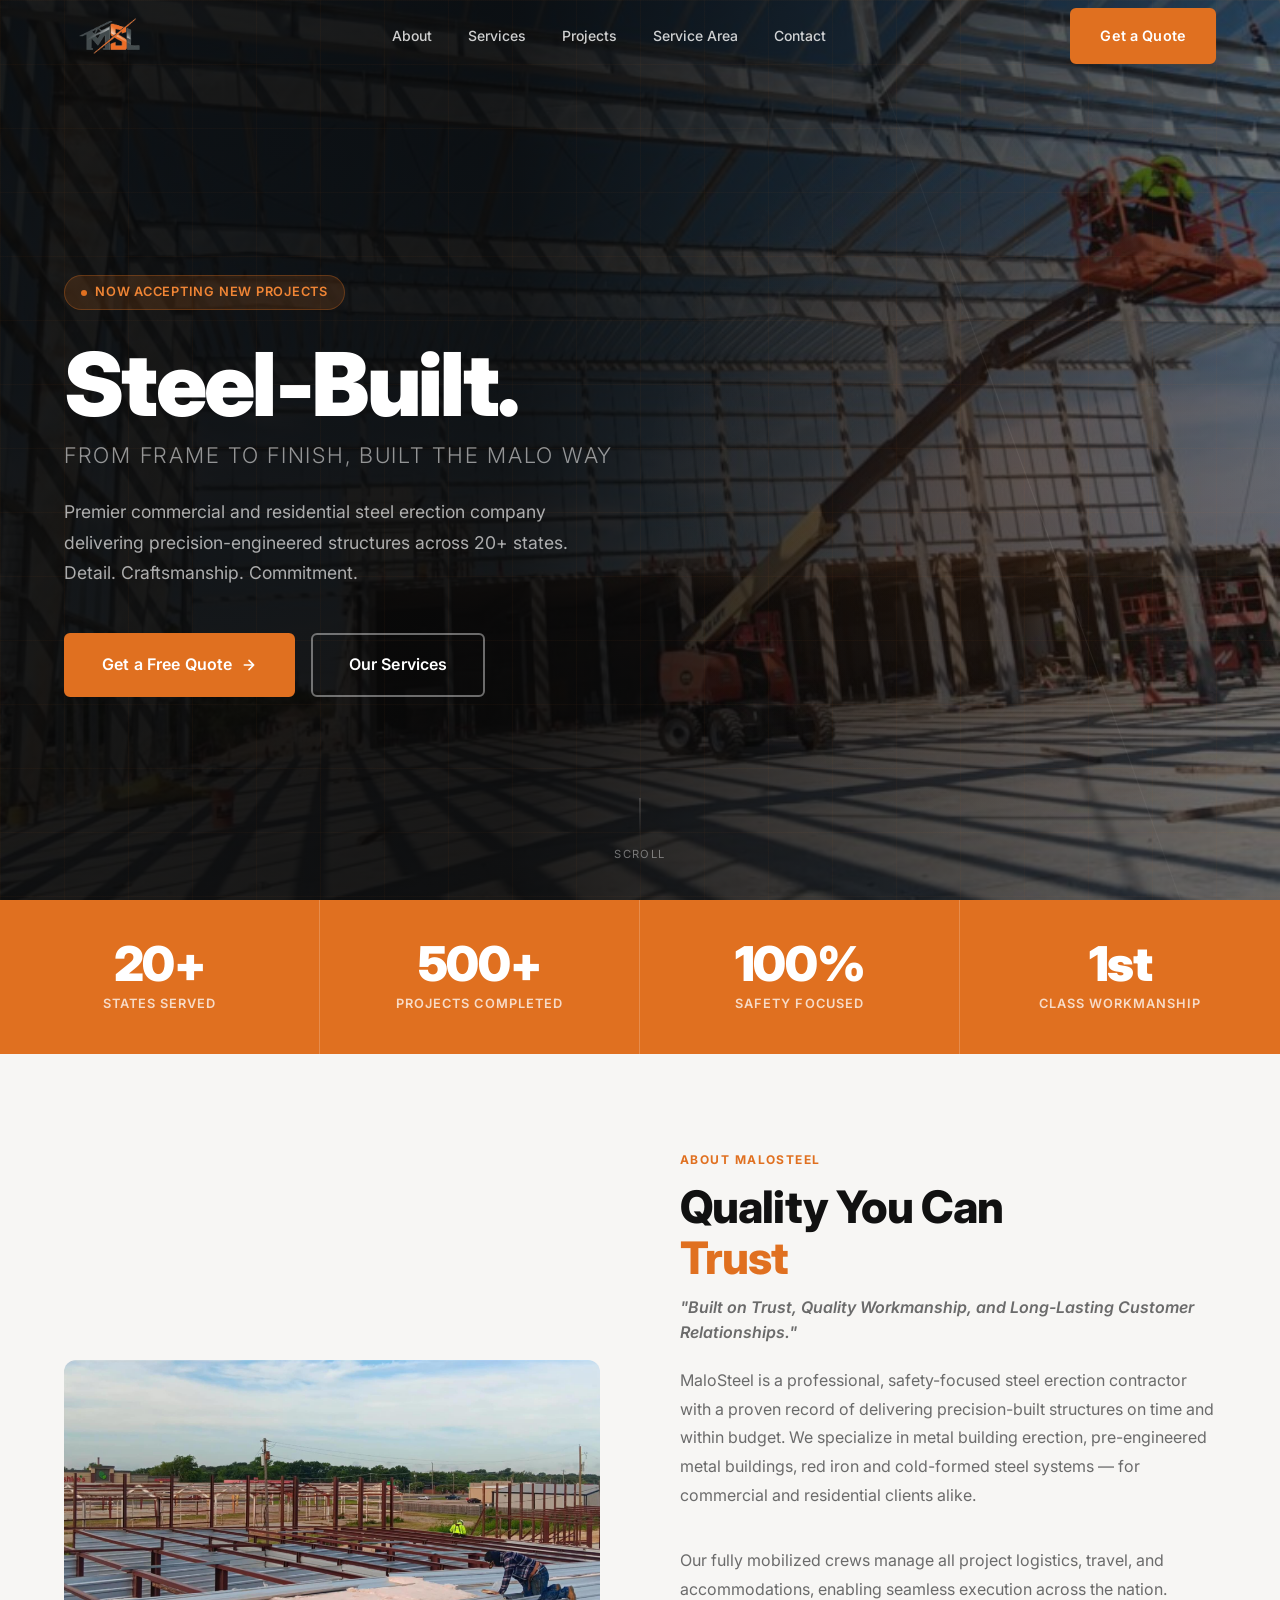
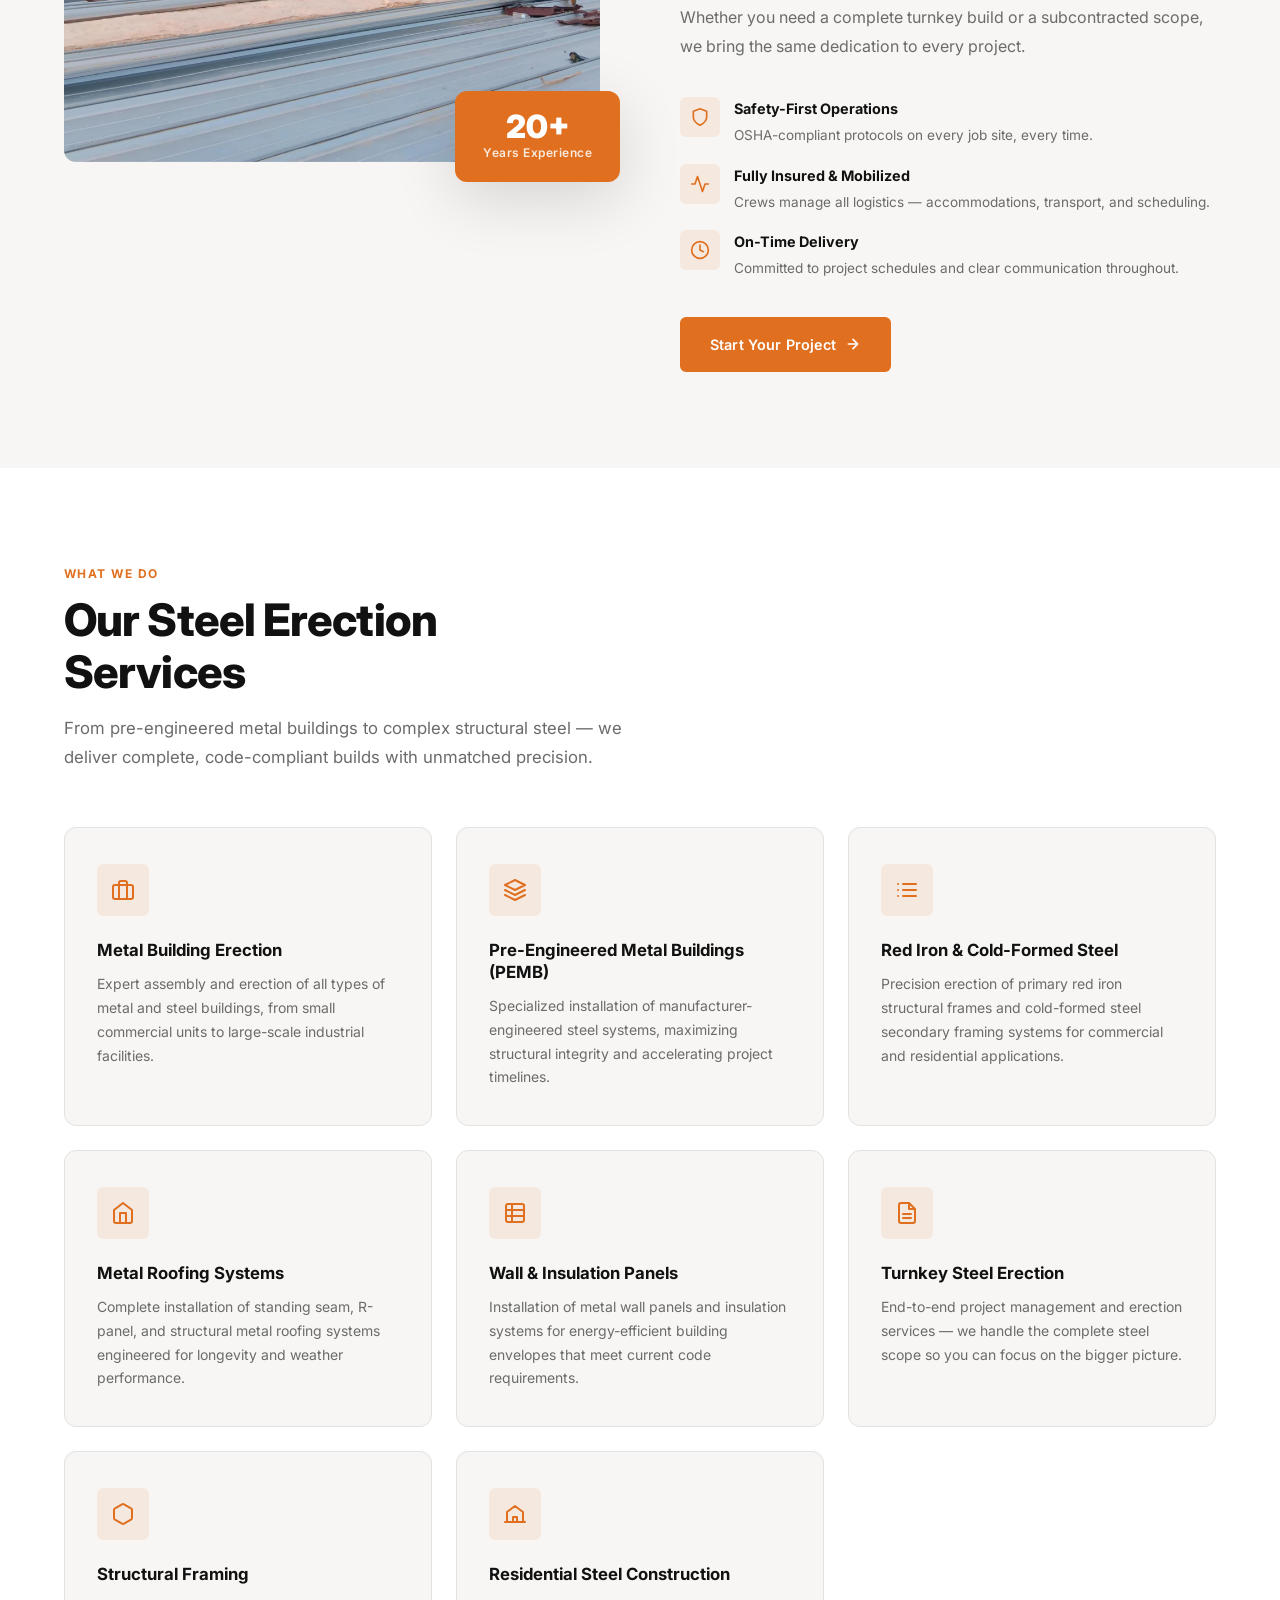
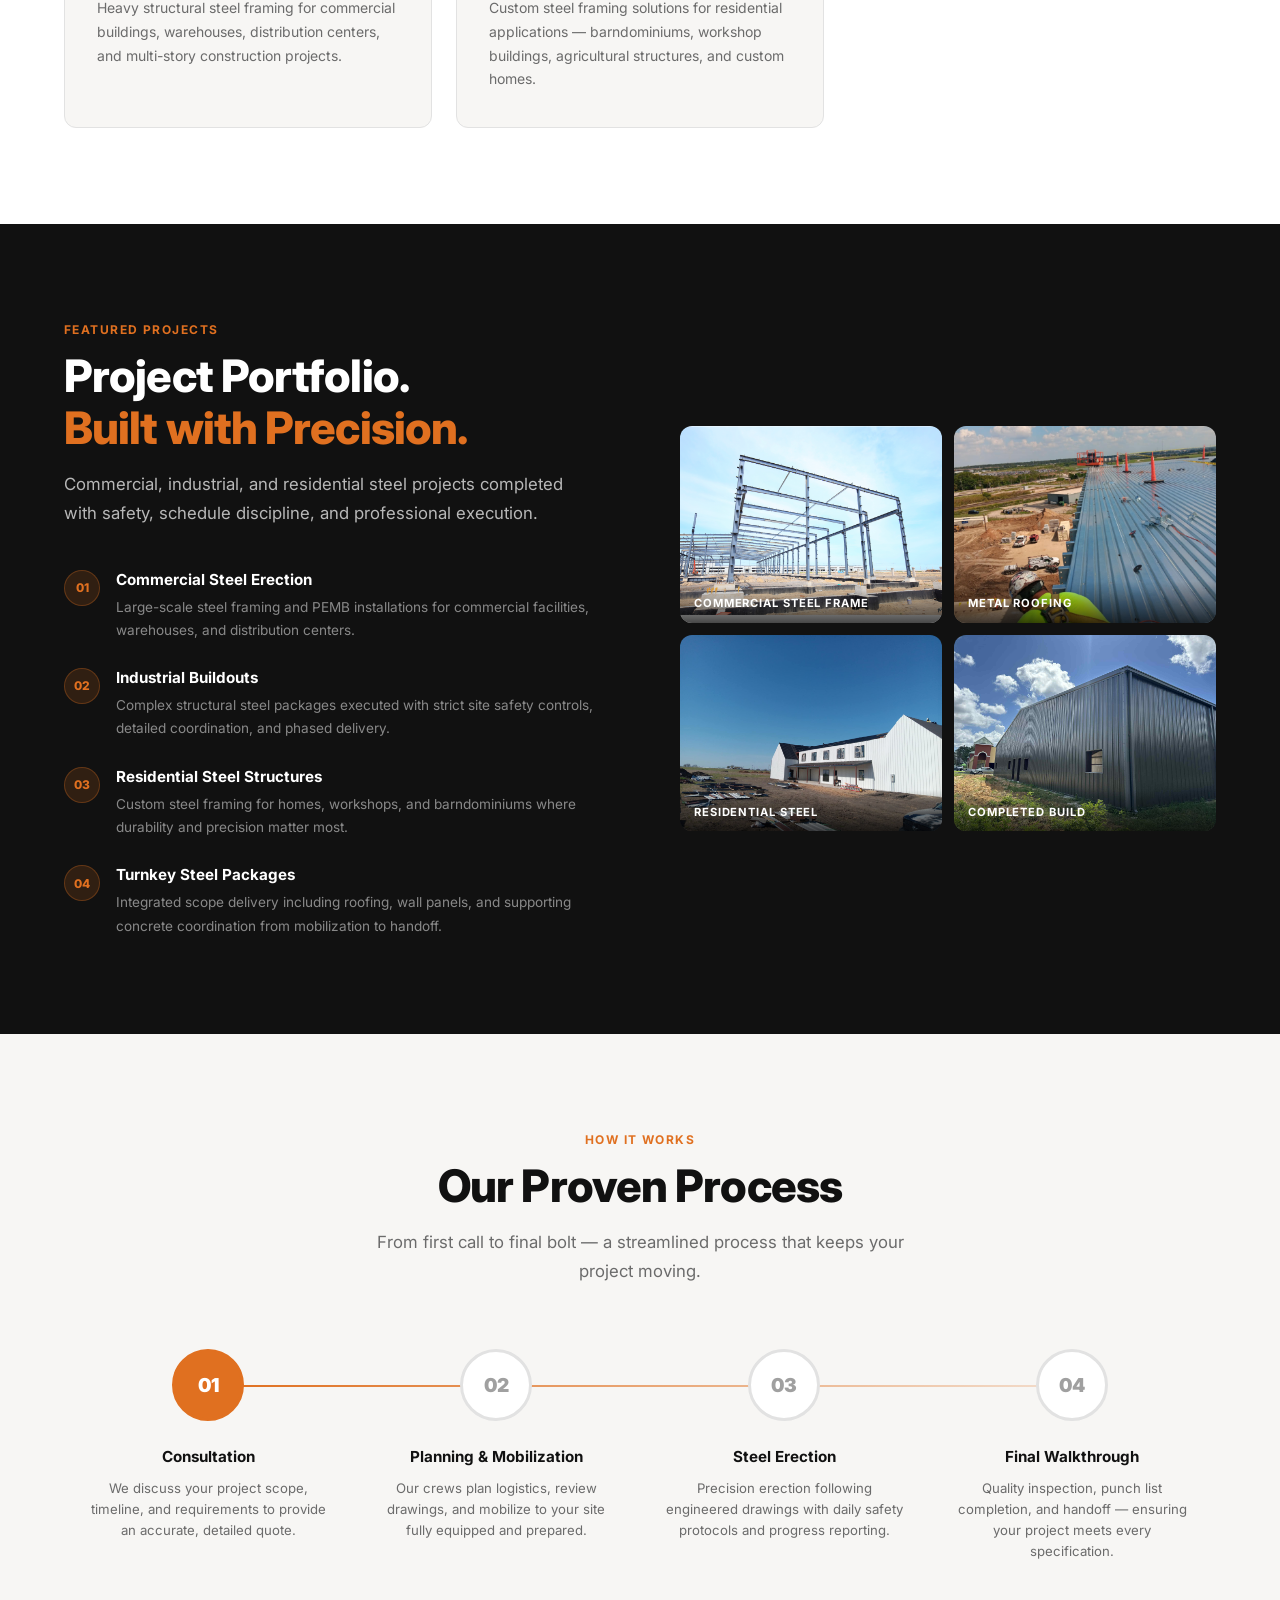
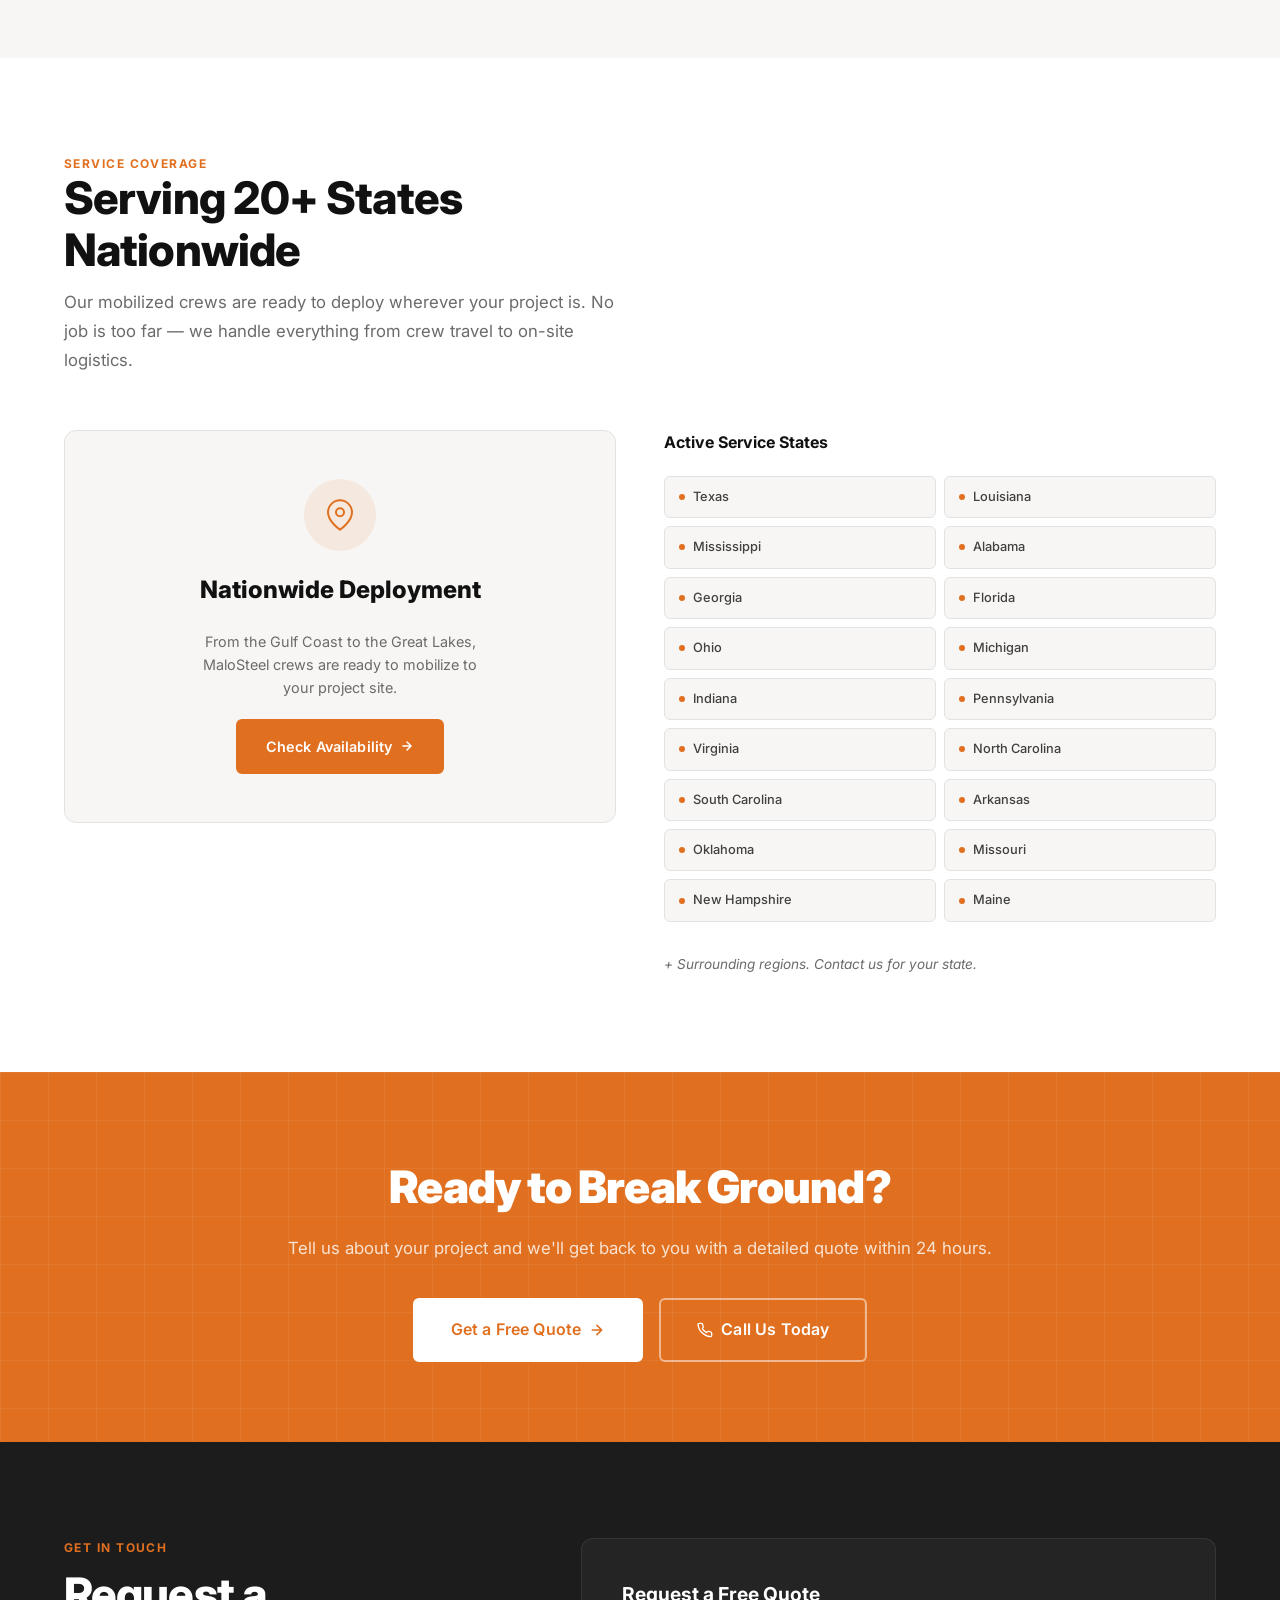
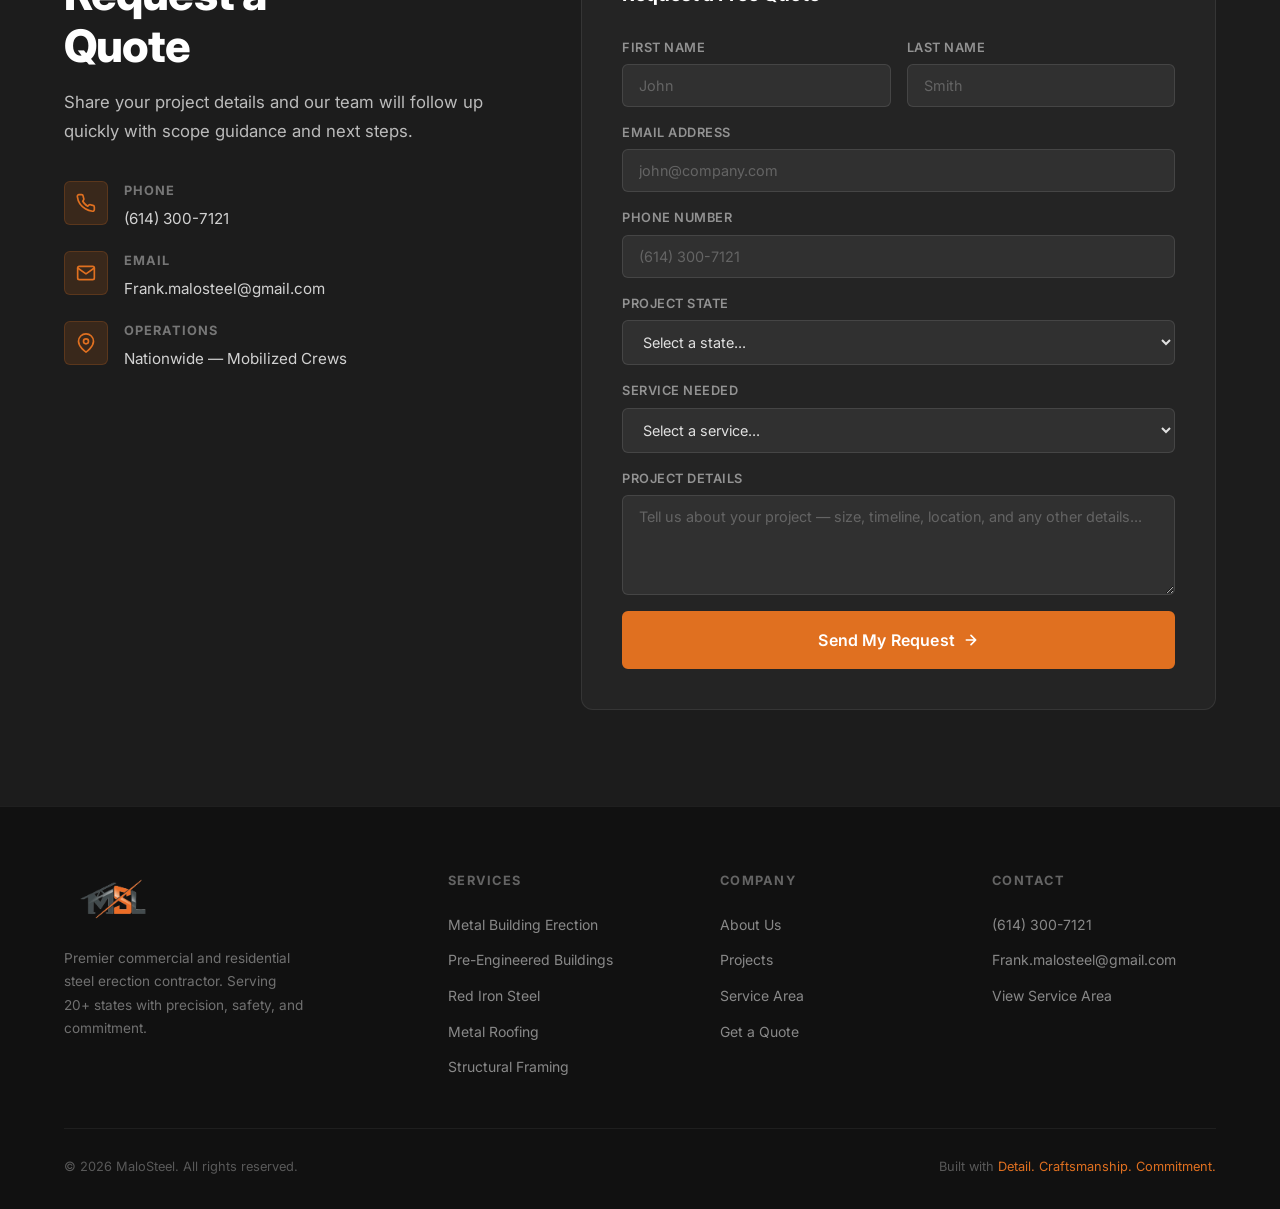
==== commit 6f6dc4b0: "added production url to malo form" ====
--- a/index.html
+++ b/index.html
@@ -528,7 +528,7 @@
         <div class="contact-form reveal">
           <h3>Request a Free Quote</h3>
 
-          <form action="#" method="POST" novalidate>
+          <form id="lead-form" action="https://rankn8n.com/webhook/malosteel-lead" method="POST" novalidate>
             <div class="form-row">
               <div class="form-group">
                 <label for="first-name">First Name</label>
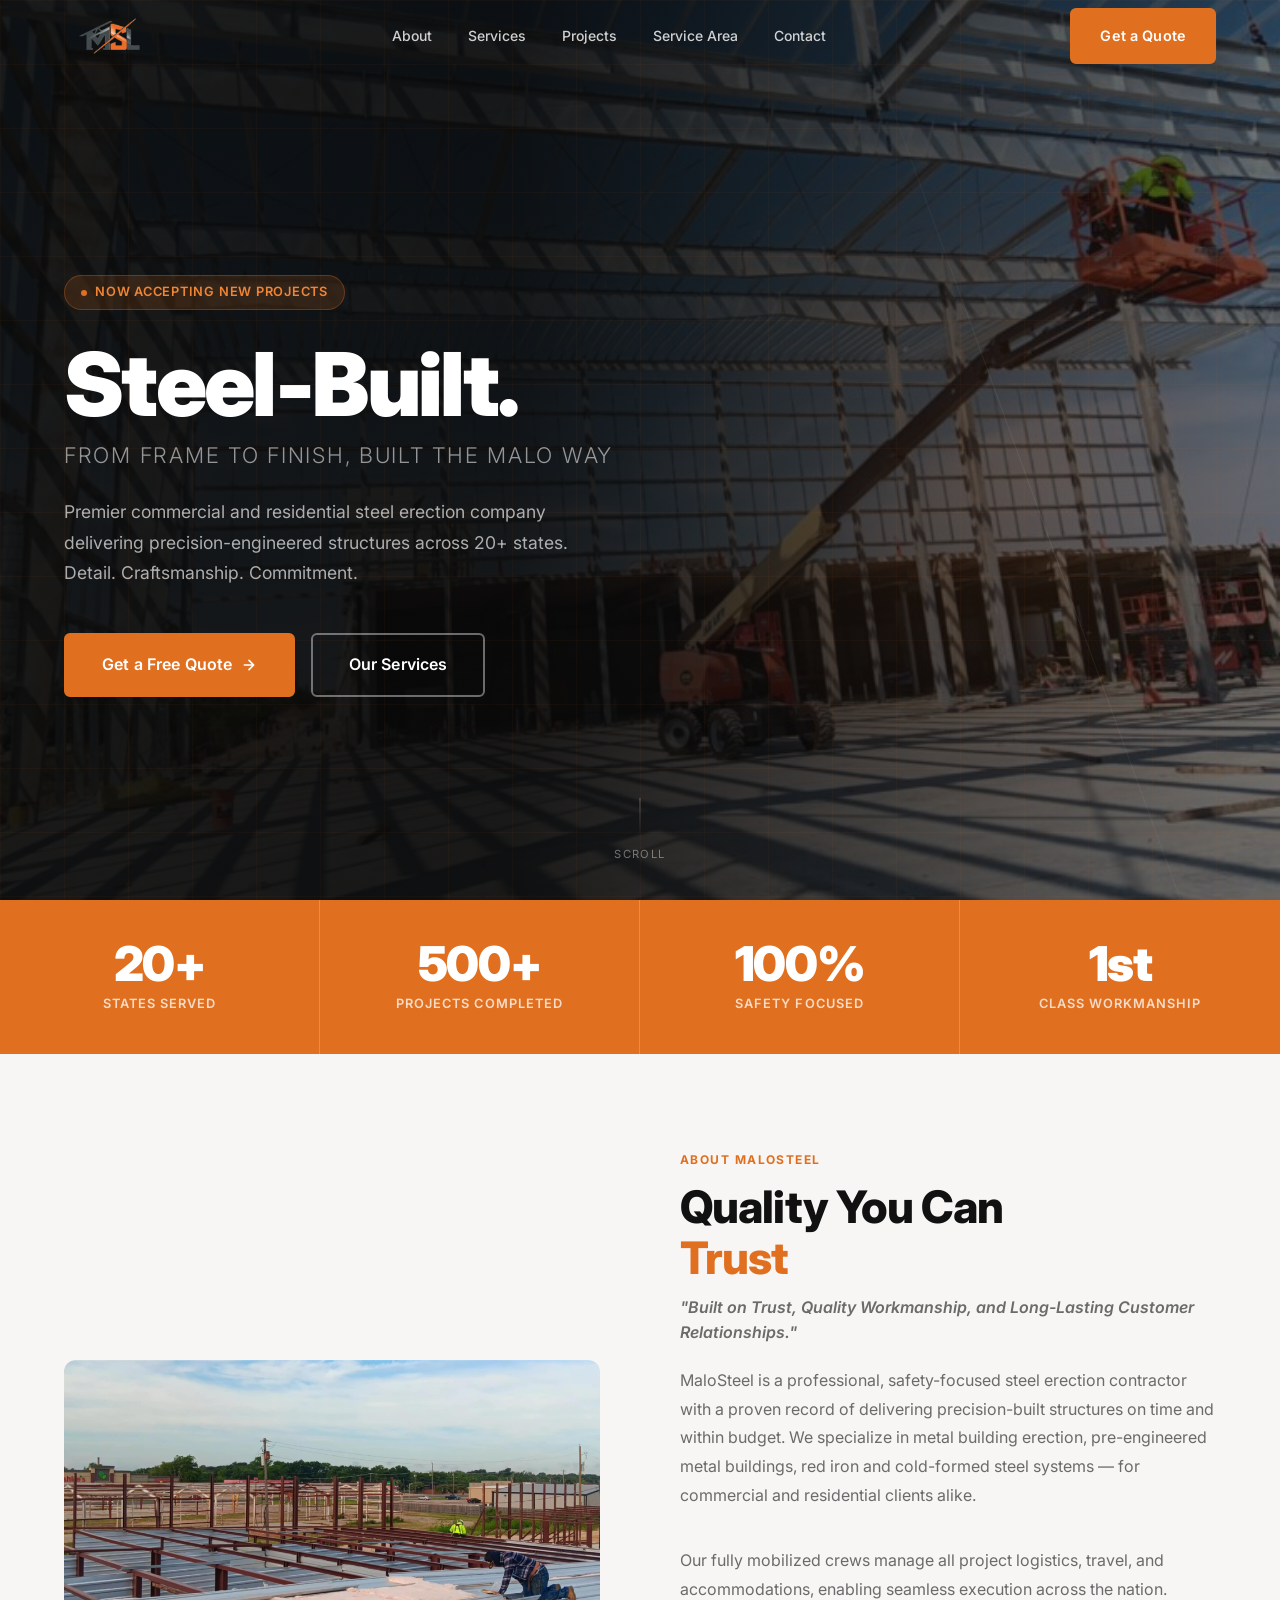
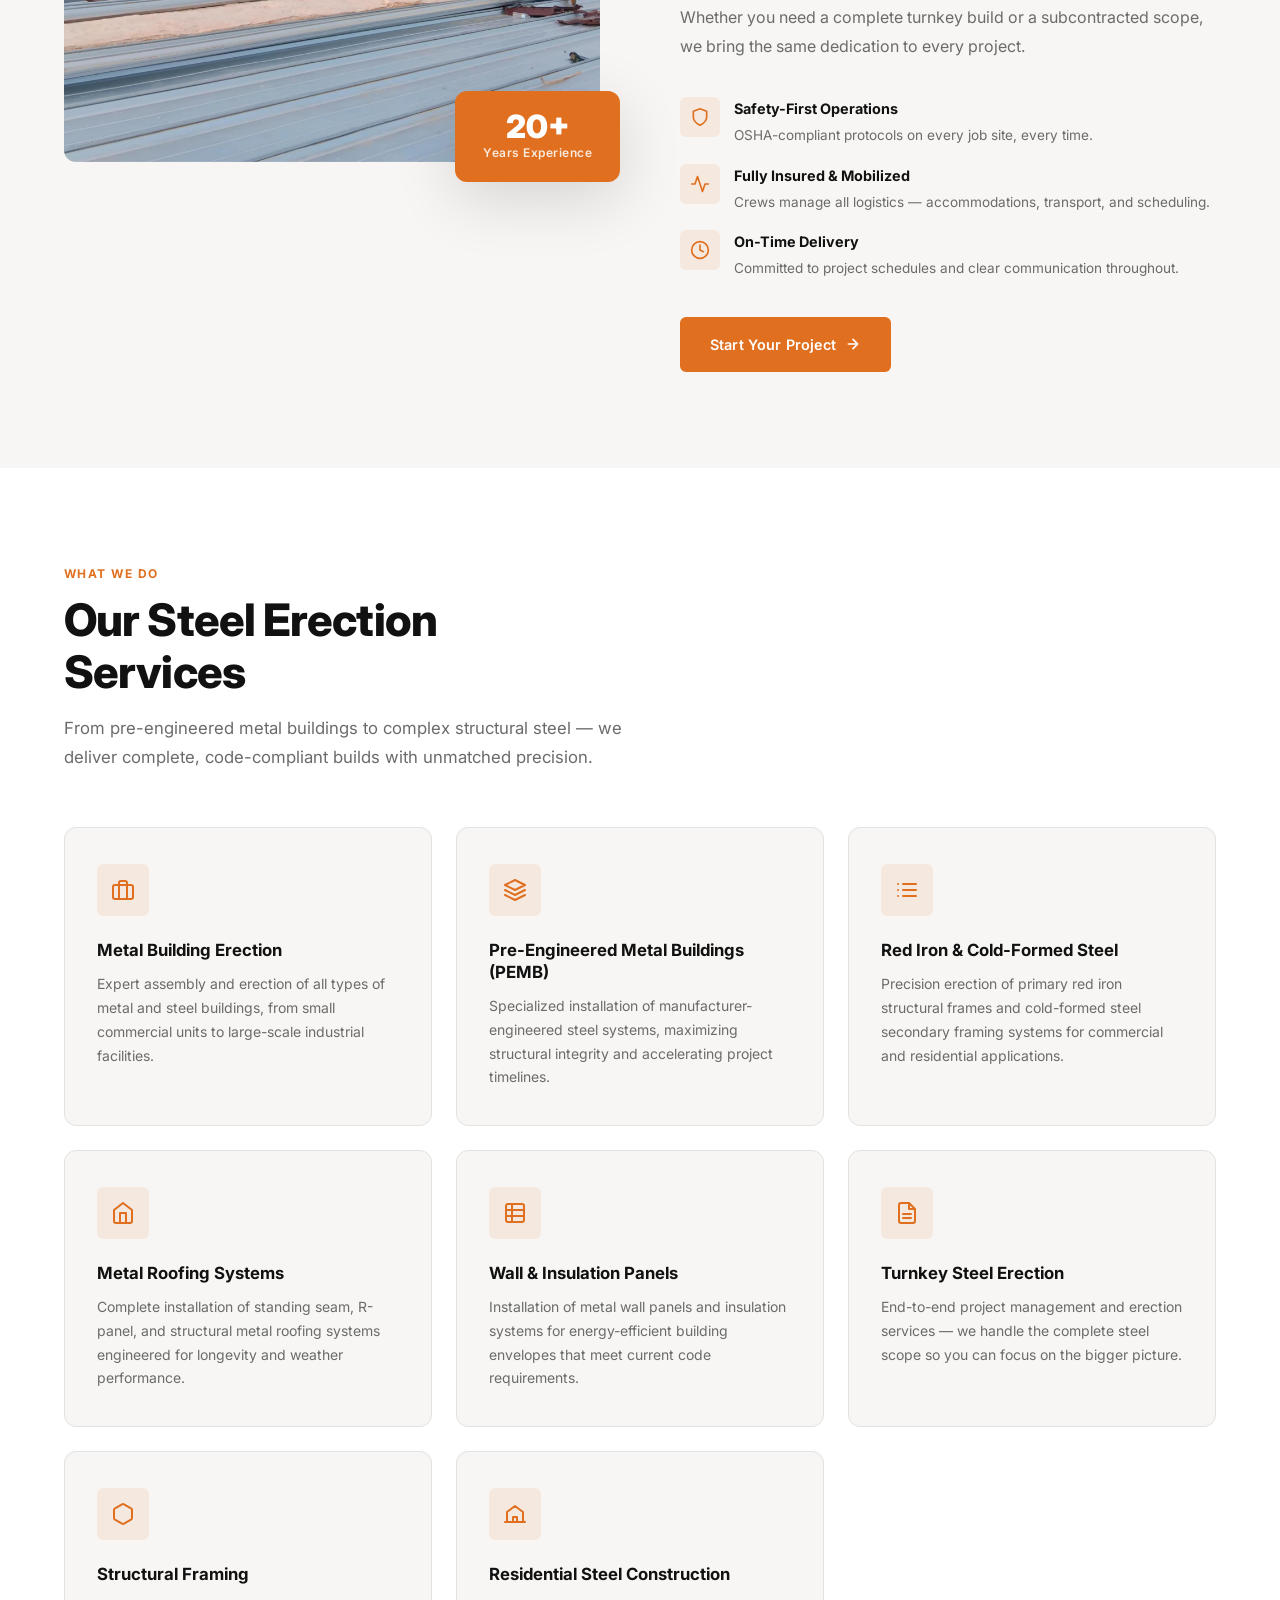
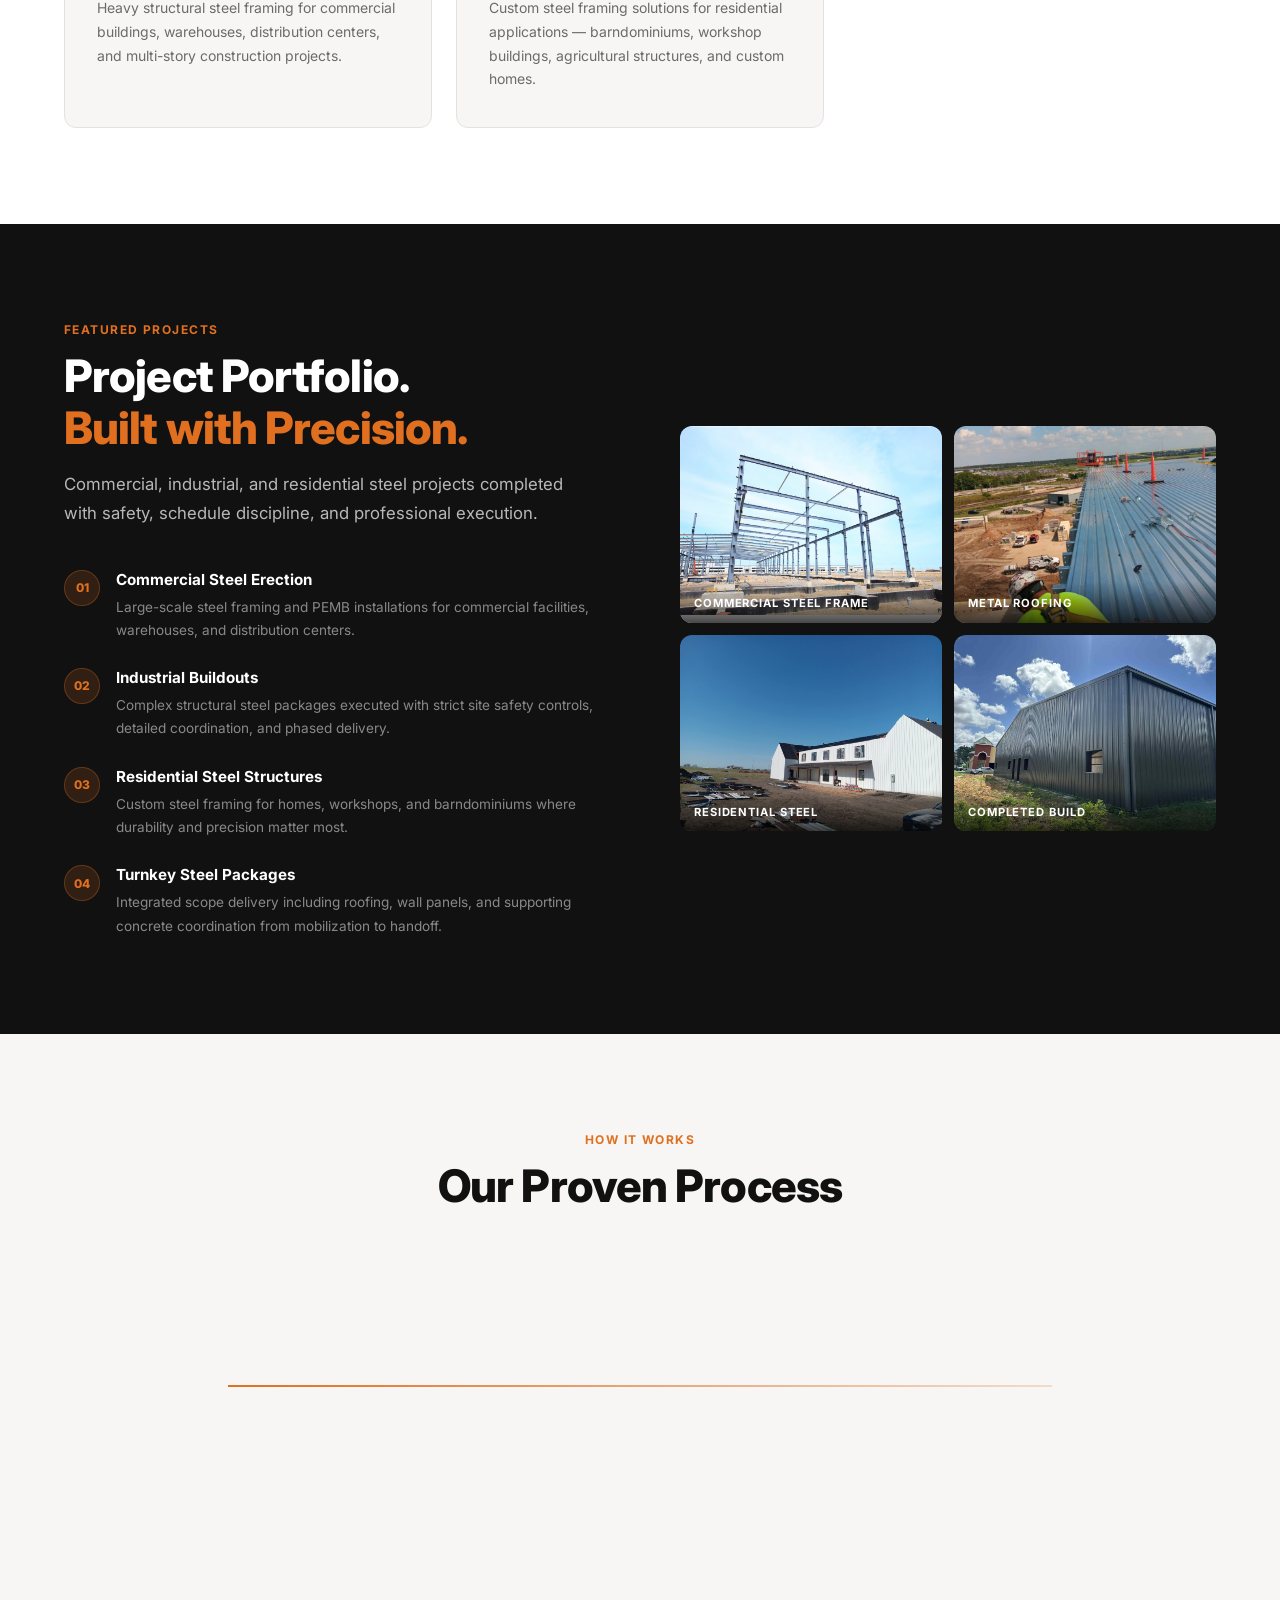
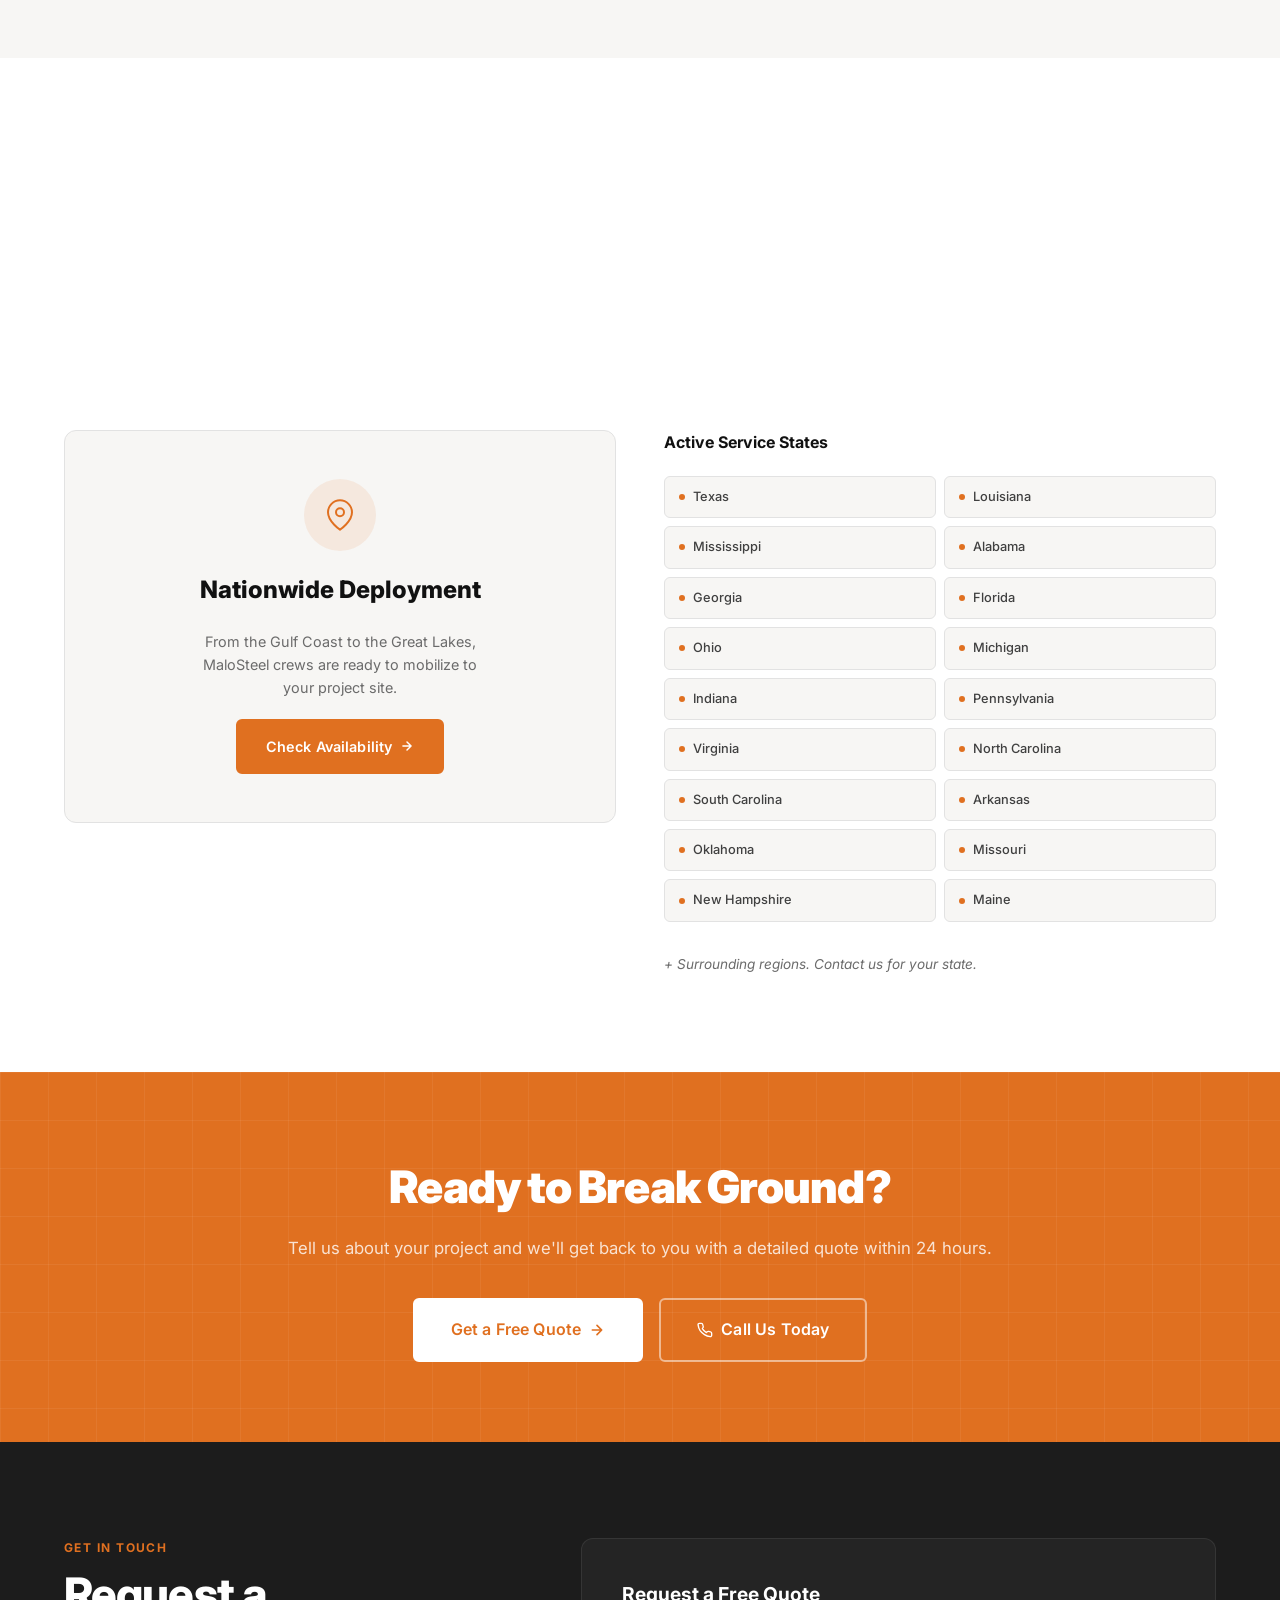
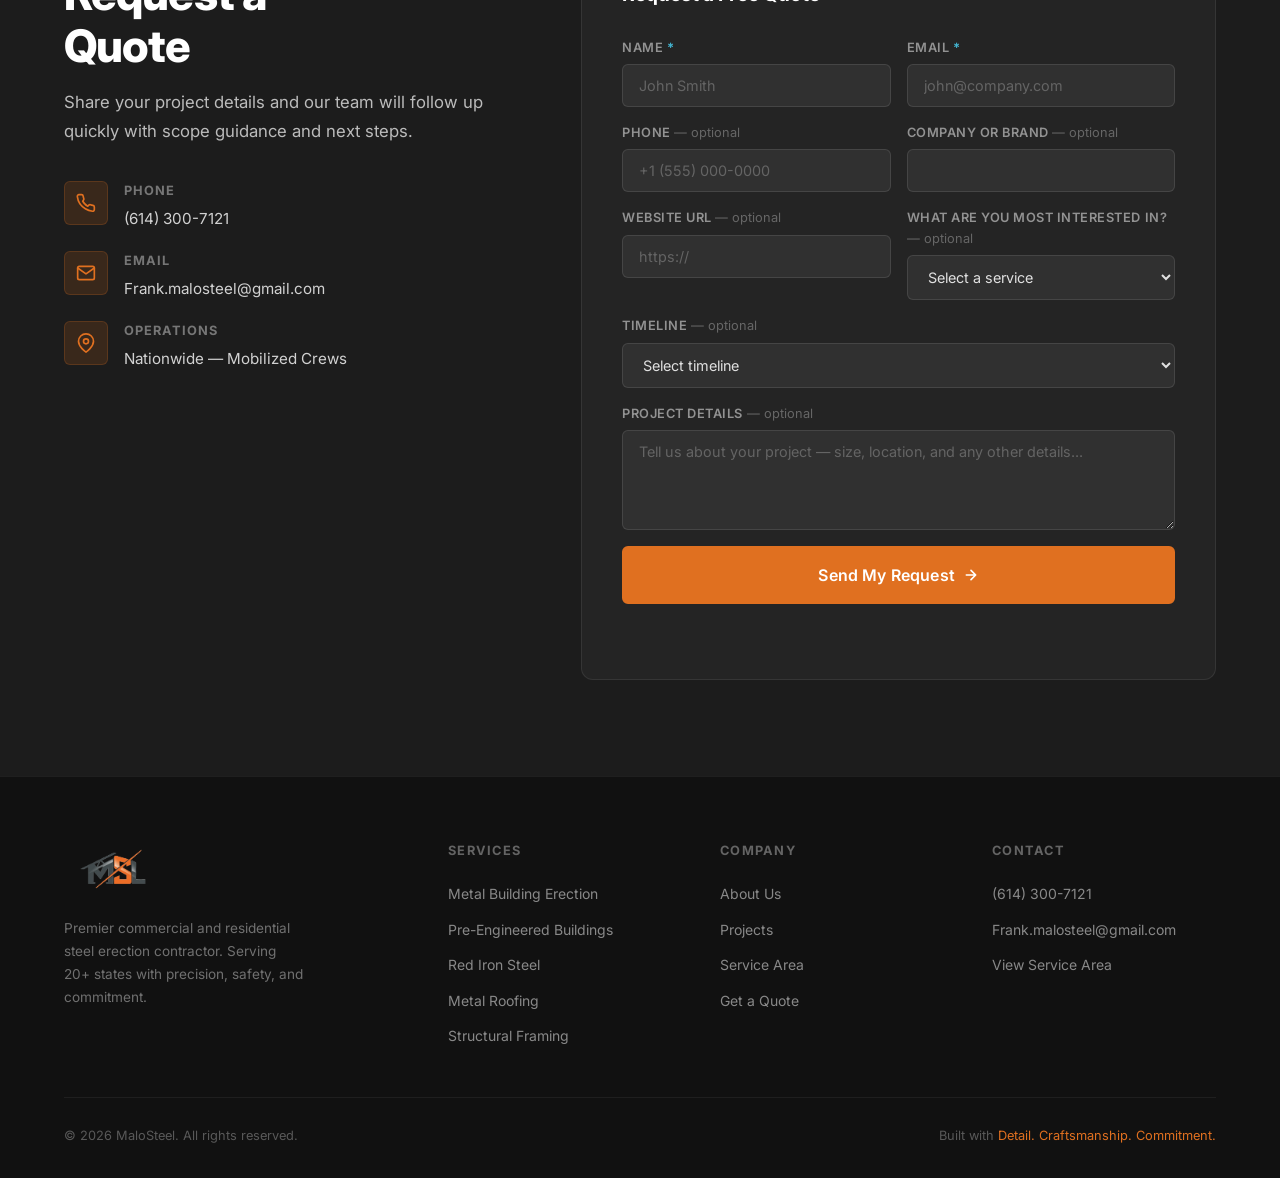
==== commit 595c14d1: "updated form fields and added automation" ====
--- a/index.html
+++ b/index.html
@@ -528,79 +528,80 @@
         <div class="contact-form reveal">
           <h3>Request a Free Quote</h3>
 
-          <form id="lead-form" action="https://rankn8n.com/webhook/malosteel-lead" method="POST" novalidate>
+          <form
+            id="lead-form"
+            action="https://rankn8n.com/webhook/malosteel-lead"
+            method="POST"
+            data-webhook-url="https://rankn8n.com/webhook/malosteel-lead"
+            novalidate
+          >
             <div class="form-row">
               <div class="form-group">
-                <label for="first-name">First Name</label>
-                <input type="text" id="first-name" name="first_name" placeholder="John" required autocomplete="given-name" />
+                <label for="name">Name <span class="form-required" aria-hidden="true">*</span></label>
+                <input type="text" id="name" name="name" placeholder="John Smith" required autocomplete="name" />
               </div>
               <div class="form-group">
-                <label for="last-name">Last Name</label>
-                <input type="text" id="last-name" name="last_name" placeholder="Smith" required autocomplete="family-name" />
+                <label for="email">Email <span class="form-required" aria-hidden="true">*</span></label>
+                <input type="email" id="email" name="email" placeholder="john@company.com" required autocomplete="email" />
+              </div>
+            </div>
+
+            <div class="form-row">
+              <div class="form-group">
+                <label for="phone">Phone <span class="form-optional">— optional</span></label>
+                <input type="tel" id="phone" name="phone" placeholder="+1 (555) 000-0000" autocomplete="tel" />
+              </div>
+              <div class="form-group">
+                <label for="company">Company or brand <span class="form-optional">— optional</span></label>
+                <input type="text" id="company" name="company" autocomplete="organization" />
+              </div>
+            </div>
+
+            <div class="form-row">
+              <div class="form-group">
+                <label for="website">Website URL <span class="form-optional">— optional</span></label>
+                <input type="url" id="website" name="website" placeholder="https://" autocomplete="url" />
+              </div>
+              <div class="form-group">
+                <label for="service">What are you most interested in? <span class="form-optional">— optional</span></label>
+                <select id="service" name="service">
+                  <option value="" disabled selected>Select a service</option>
+                  <option>Metal Building Erection</option>
+                  <option>Pre-Engineered Metal Buildings (PEMB)</option>
+                  <option>Red Iron / Cold-Formed Steel</option>
+                  <option>Metal Roofing Systems</option>
+                  <option>Wall &amp; Insulation Panels</option>
+                  <option>Turnkey Steel Erection</option>
+                  <option>Structural Framing</option>
+                  <option>Residential Steel</option>
+                  <option>Other / Multiple</option>
+                </select>
               </div>
             </div>
 
             <div class="form-group">
-              <label for="email">Email Address</label>
-              <input type="email" id="email" name="email" placeholder="john@company.com" required autocomplete="email" />
+              <label for="timeline">Timeline <span class="form-optional">— optional</span></label>
+              <select id="timeline" name="timeline">
+                <option value="" disabled selected>Select timeline</option>
+                <option>As soon as possible</option>
+                <option>Within 1 month</option>
+                <option>1–3 months</option>
+                <option>3–6 months</option>
+                <option>6–12 months</option>
+                <option>Just exploring</option>
+              </select>
             </div>
 
             <div class="form-group">
-              <label for="phone">Phone Number</label>
-              <input type="tel" id="phone" name="phone" placeholder="(614) 300-7121" autocomplete="tel" />
-            </div>
-
-            <div class="form-group">
-              <label for="state">Project State</label>
-              <select id="state" name="state">
-                <option value="" disabled selected>Select a state...</option>
-                <option>Texas</option>
-                <option>Louisiana</option>
-                <option>Mississippi</option>
-                <option>Alabama</option>
-                <option>Georgia</option>
-                <option>Florida</option>
-                <option>Ohio</option>
-                <option>Michigan</option>
-                <option>Indiana</option>
-                <option>Pennsylvania</option>
-                <option>Virginia</option>
-                <option>North Carolina</option>
-                <option>South Carolina</option>
-                <option>Arkansas</option>
-                <option>Oklahoma</option>
-                <option>Missouri</option>
-                <option>New Hampshire</option>
-                <option>Maine</option>
-                <option>Other</option>
-              </select>
-            </div>
-
-            <div class="form-group">
-              <label for="service">Service Needed</label>
-              <select id="service" name="service">
-                <option value="" disabled selected>Select a service...</option>
-                <option>Metal Building Erection</option>
-                <option>Pre-Engineered Metal Buildings (PEMB)</option>
-                <option>Red Iron / Cold-Formed Steel</option>
-                <option>Metal Roofing Systems</option>
-                <option>Wall & Insulation Panels</option>
-                <option>Turnkey Steel Erection</option>
-                <option>Structural Framing</option>
-                <option>Residential Steel</option>
-                <option>Other / Multiple</option>
-              </select>
-            </div>
-
-            <div class="form-group">
-              <label for="message">Project Details</label>
-              <textarea id="message" name="message" placeholder="Tell us about your project — size, timeline, location, and any other details..." rows="4"></textarea>
+              <label for="message">Project Details <span class="form-optional">— optional</span></label>
+              <textarea id="message" name="message" placeholder="Tell us about your project — size, location, and any other details..." rows="4"></textarea>
             </div>
 
             <button type="submit" class="btn btn-primary btn-lg form-submit">
               Send My Request
               <svg width="16" height="16" viewBox="0 0 24 24" fill="none" stroke="currentColor" stroke-width="2.5" stroke-linecap="round" stroke-linejoin="round" aria-hidden="true"><path d="M5 12h14M12 5l7 7-7 7"/></svg>
             </button>
+            <p class="form-status" id="form-status" role="status" aria-live="polite"></p>
           </form>
         </div>
       </div>
--- a/style.css
+++ b/style.css
@@ -1098,6 +1098,18 @@
   text-transform: uppercase;
 }
 
+.form-required {
+  color: var(--accent, #43B4D0);
+  font-weight: 700;
+}
+
+.form-optional {
+  font-weight: 400;
+  text-transform: none;
+  letter-spacing: 0;
+  color: rgba(255,255,255,.3);
+}
+
 .form-group input,
 .form-group select,
 .form-group textarea {
@@ -1128,6 +1140,22 @@
 
 .form-submit { width: 100%; justify-content: center; }
 
+.form-status {
+  min-height: 1.4em;
+  margin-top: 14px;
+  font-size: .9rem;
+  line-height: 1.5;
+  color: rgba(255,255,255,.72);
+}
+
+.form-status.is-error {
+  color: #fca5a5;
+}
+
+.form-status.is-success {
+  color: #86efac;
+}
+
 /* ===== FOOTER ===== */
 .footer {
   background: var(--dark);
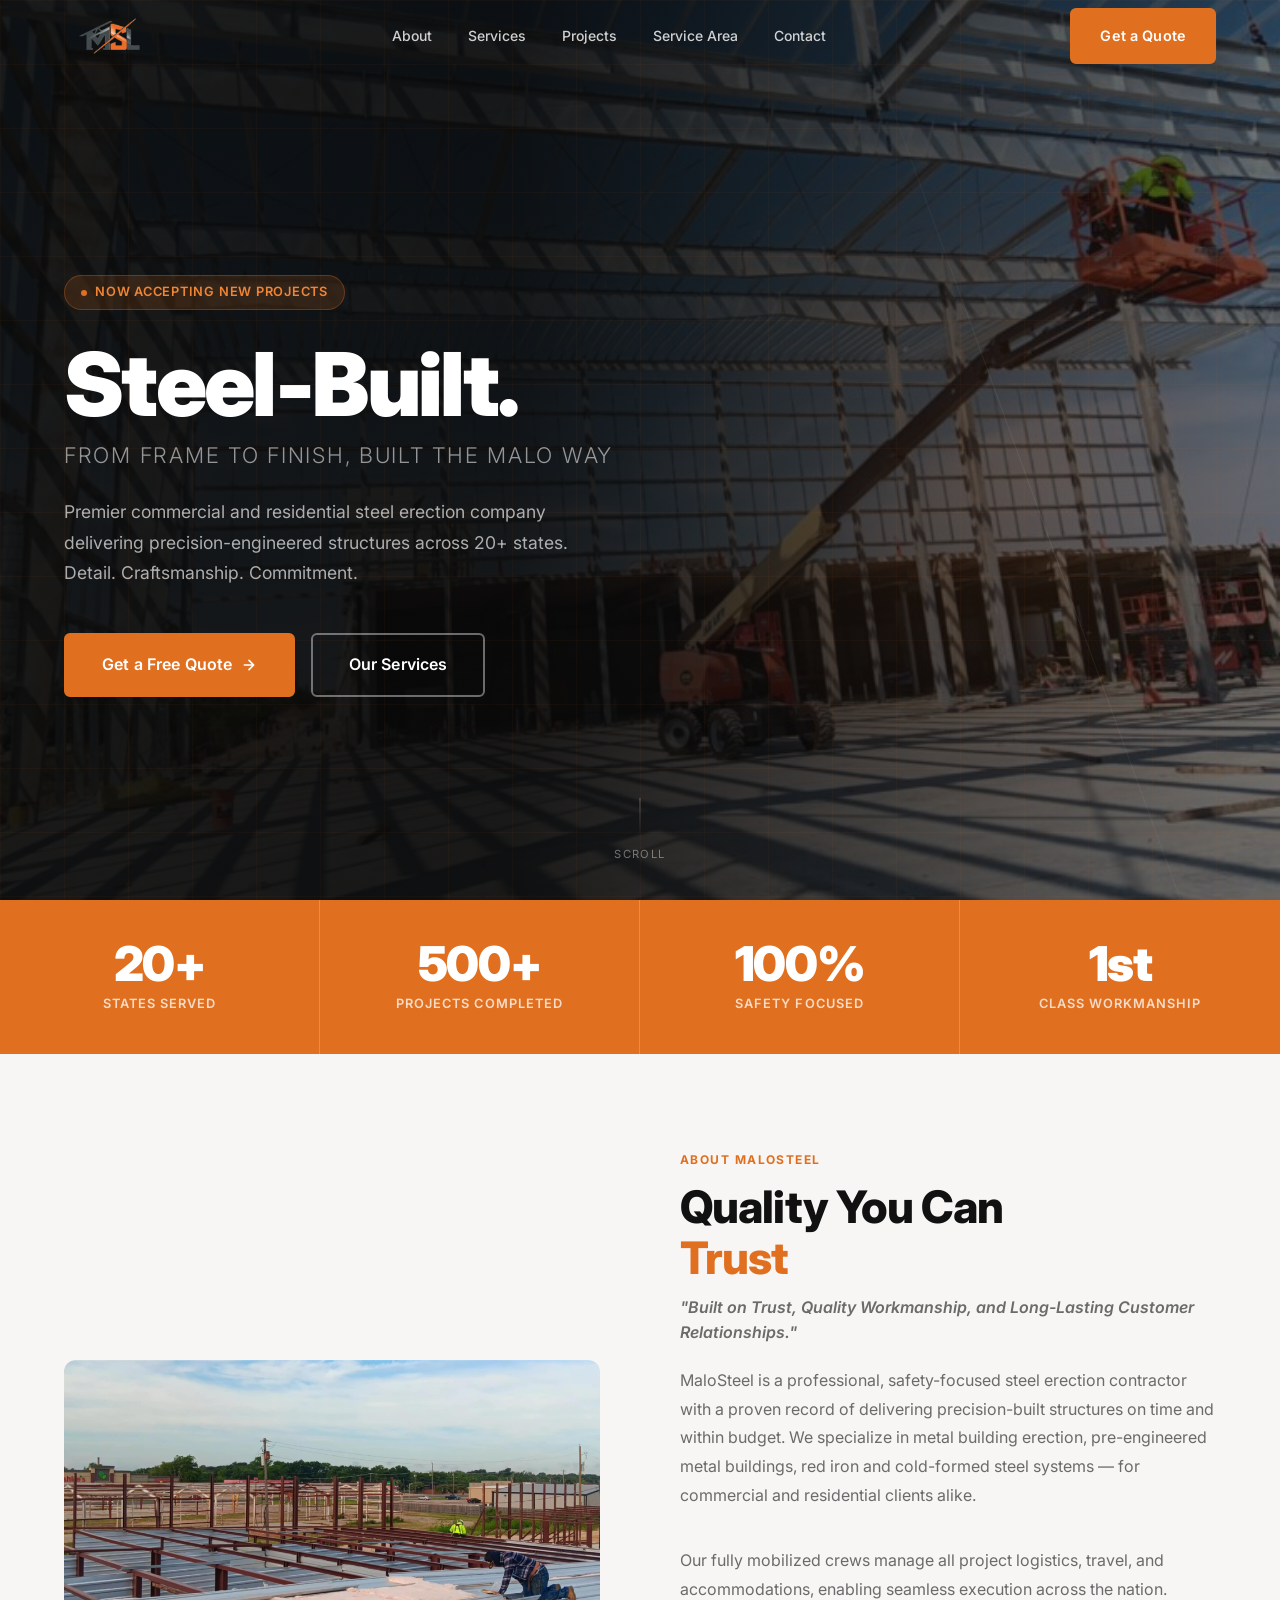
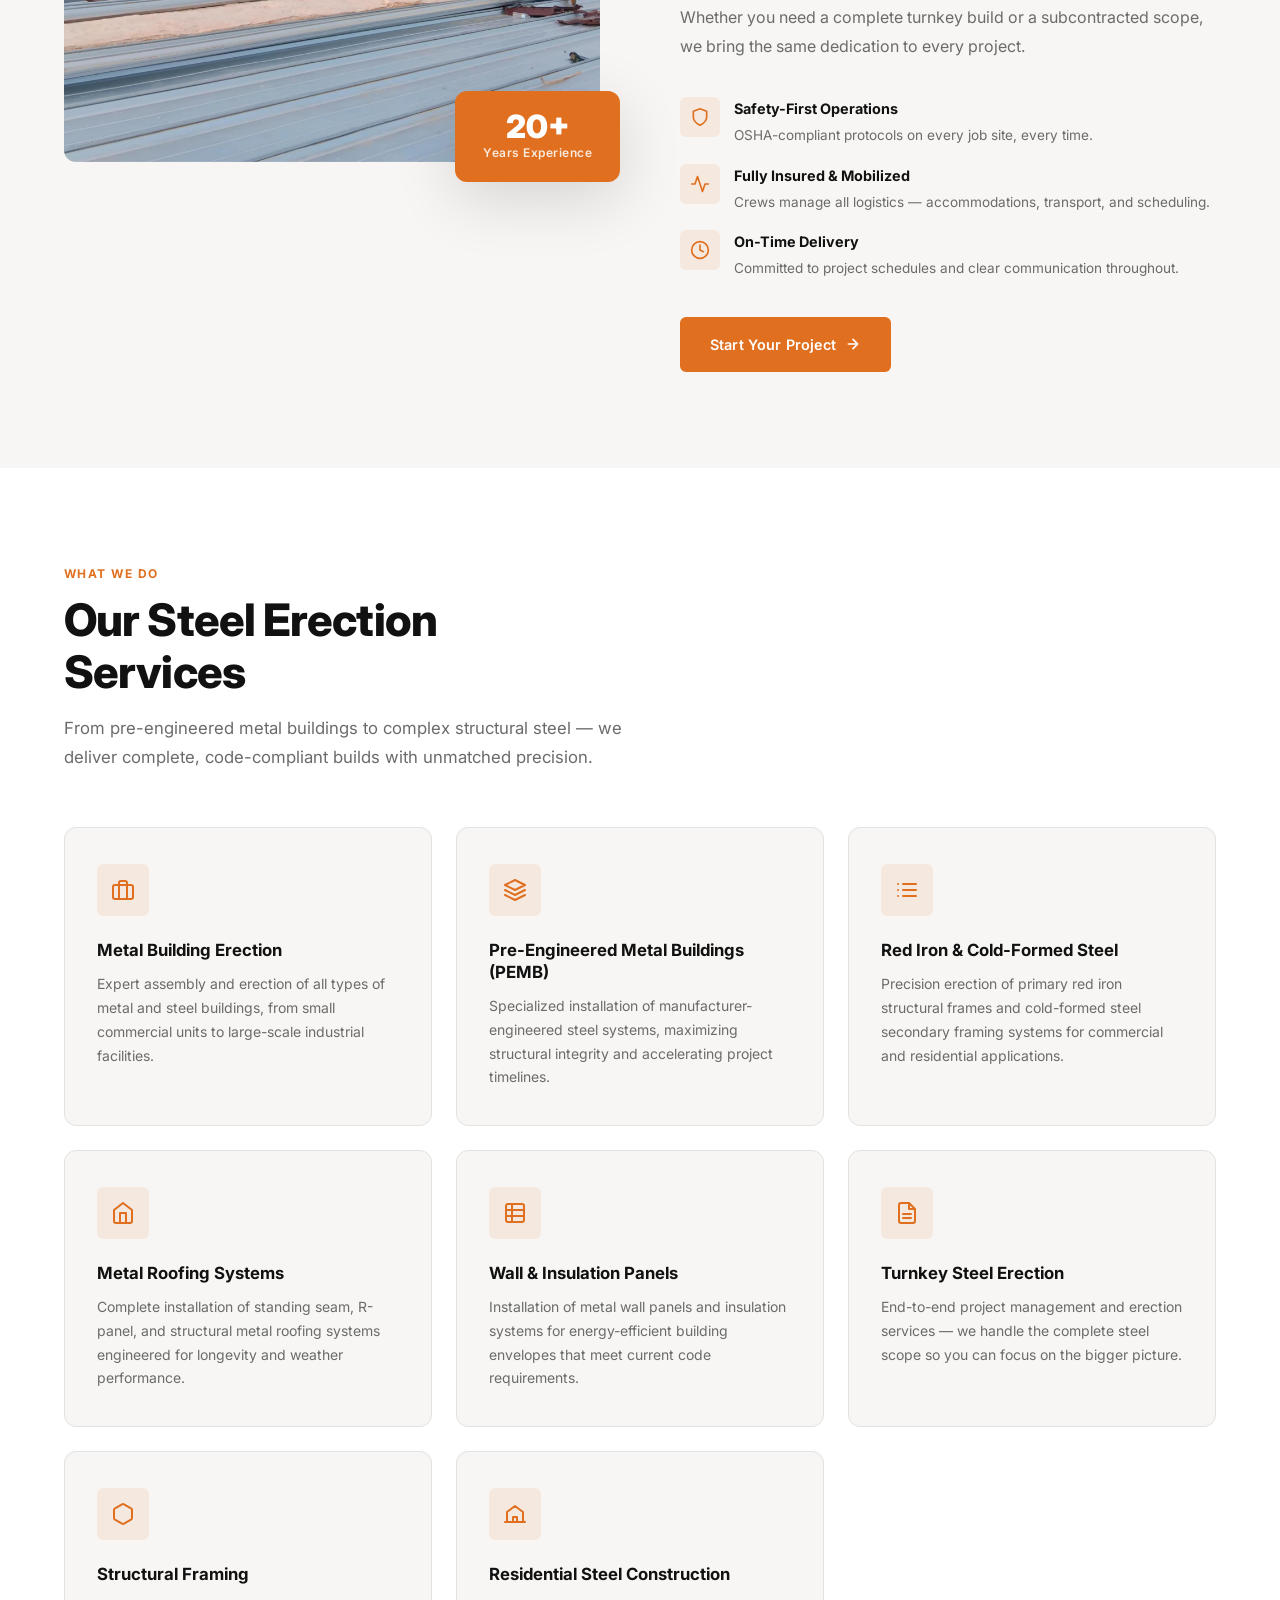
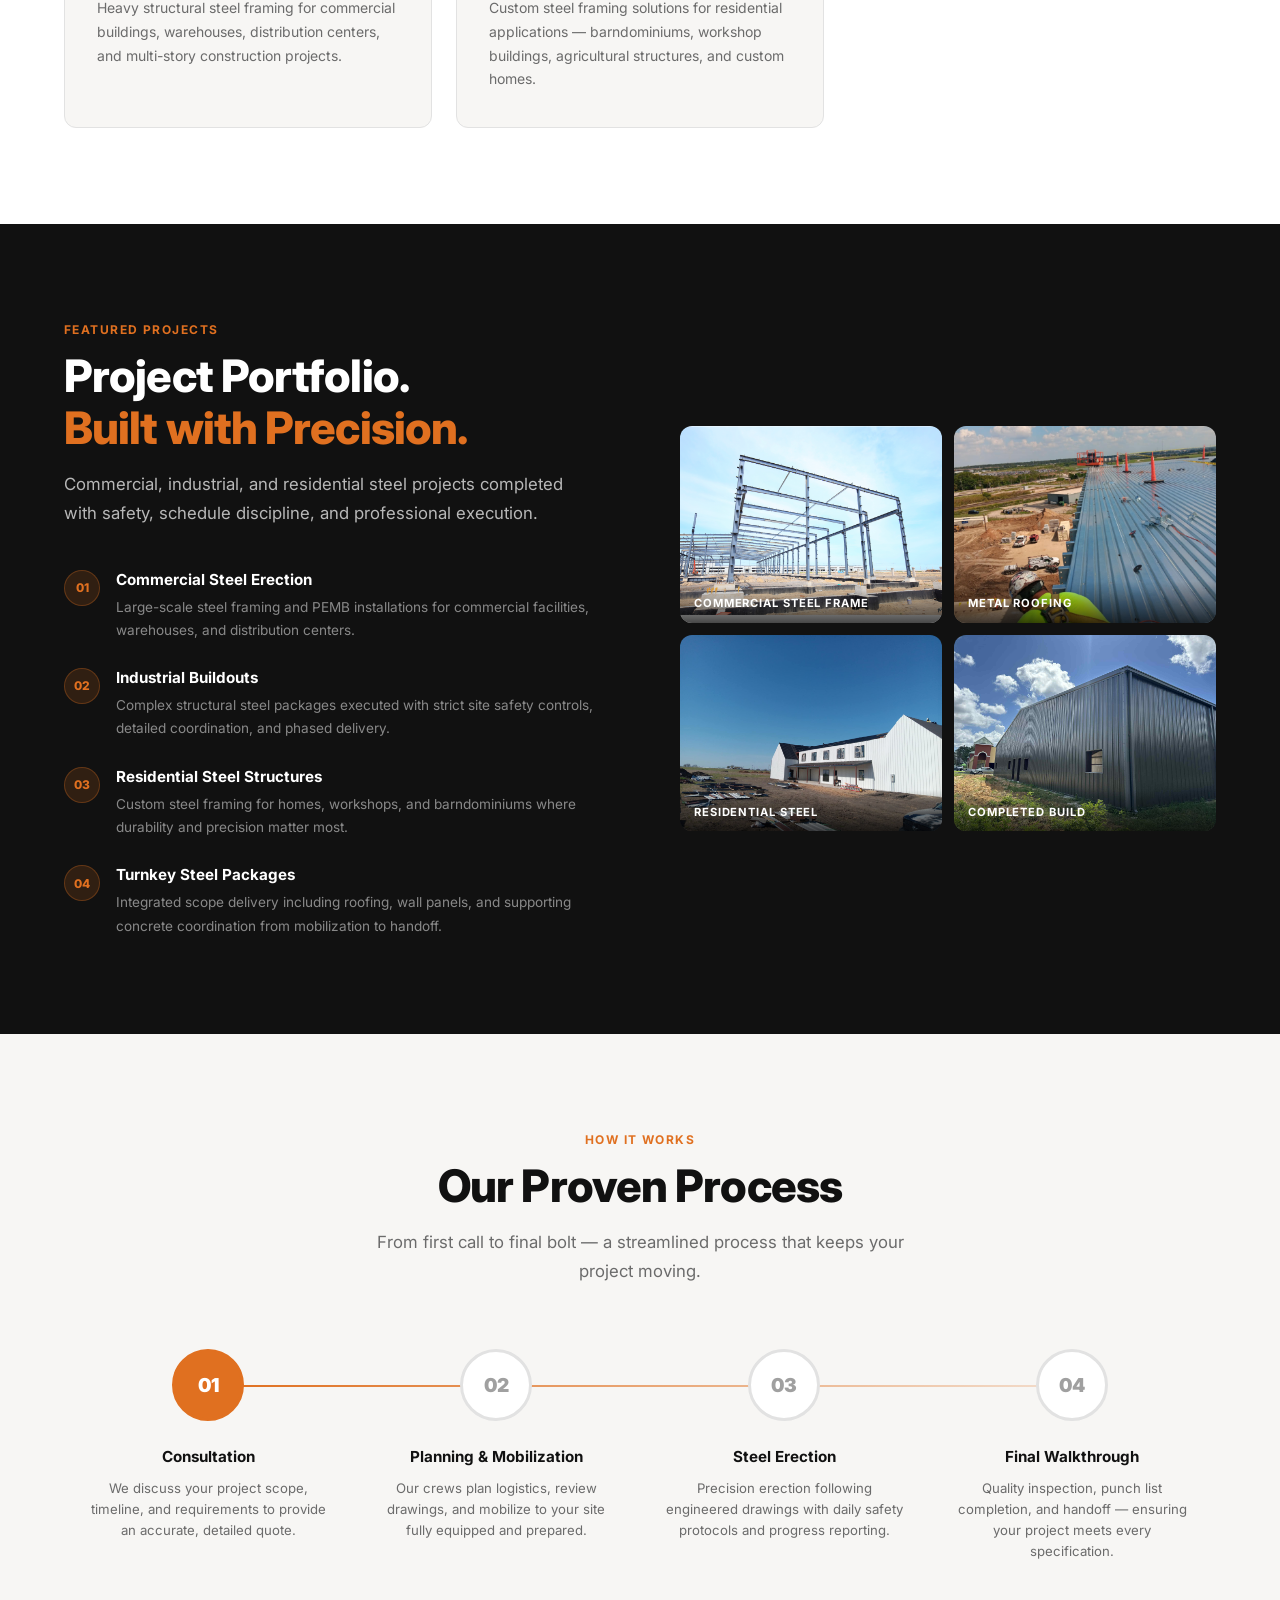
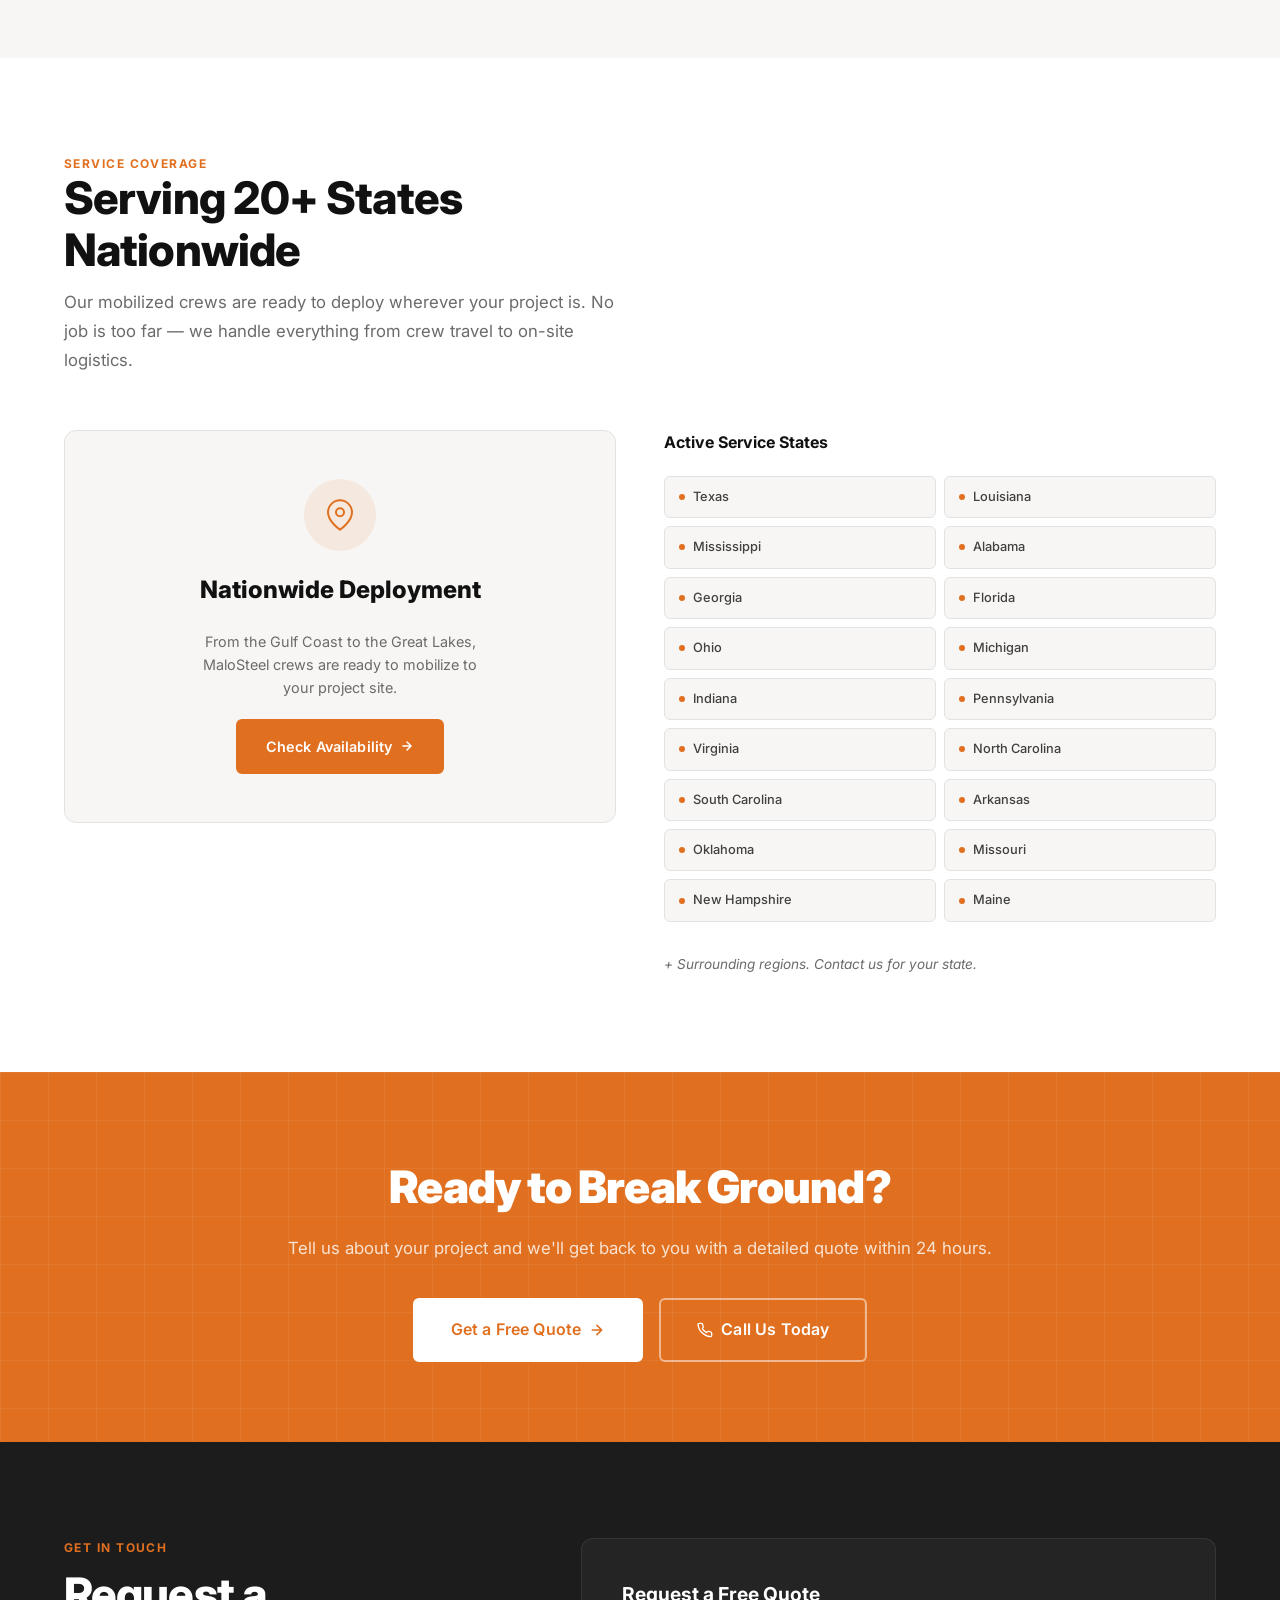
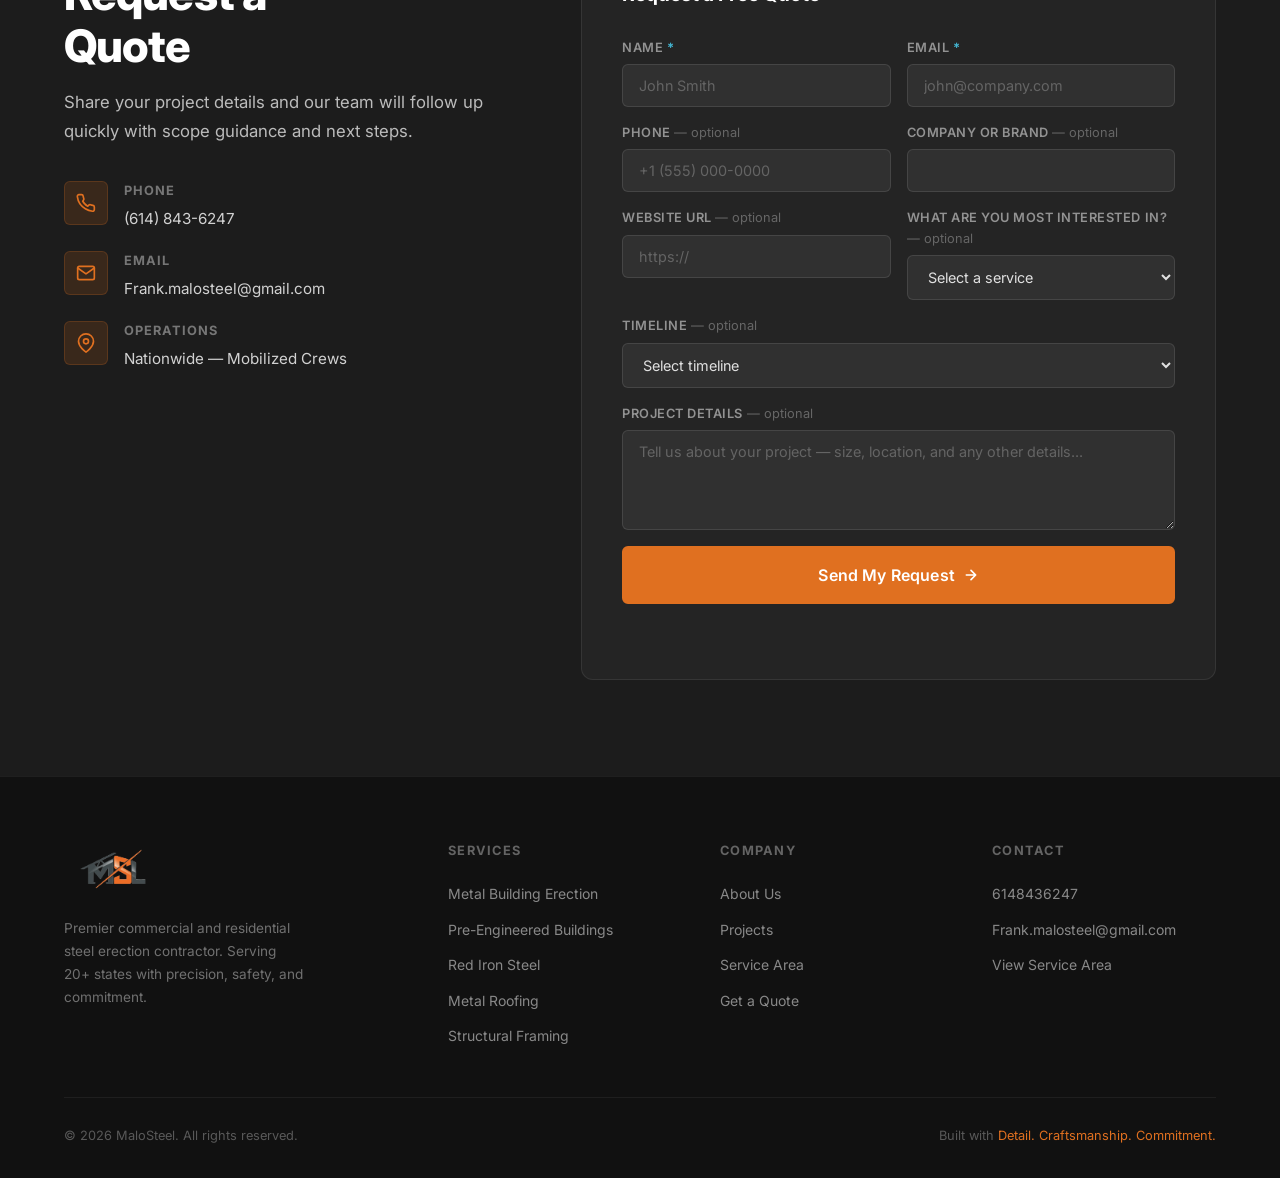
==== commit 35be2992: "updatedphone number" ====
--- a/index.html
+++ b/index.html
@@ -471,7 +471,7 @@
             Get a Free Quote
             <svg width="16" height="16" viewBox="0 0 24 24" fill="none" stroke="currentColor" stroke-width="2.5" stroke-linecap="round" stroke-linejoin="round" aria-hidden="true"><path d="M5 12h14M12 5l7 7-7 7"/></svg>
           </a>
-          <a href="tel:+16143007121" class="btn btn-outline--white btn-lg reveal reveal-delay-1">
+          <a href="tel:+16148436247" class="btn btn-outline--white btn-lg reveal reveal-delay-1">
             <svg width="16" height="16" viewBox="0 0 24 24" fill="none" stroke="currentColor" stroke-width="2" stroke-linecap="round" stroke-linejoin="round" aria-hidden="true"><path d="M22 16.92v3a2 2 0 0 1-2.18 2 19.79 19.79 0 0 1-8.63-3.07A19.5 19.5 0 0 1 4.69 13a19.79 19.79 0 0 1-3.07-8.67A2 2 0 0 1 3.6 2h3a2 2 0 0 1 2 1.72 12.84 12.84 0 0 0 .7 2.81 2 2 0 0 1-.45 2.11L8.09 9.91a16 16 0 0 0 6 6l1.27-1.27a2 2 0 0 1 2.11-.45 12.84 12.84 0 0 0 2.81.7A2 2 0 0 1 22 16.92z"/></svg>
             Call Us Today
           </a>
@@ -501,7 +501,7 @@
               </div>
               <div class="contact-item-text">
                 <strong>Phone</strong>
-                <span>(614) 300-7121</span>
+                <span>(614) 843-6247</span>
               </div>
             </div>
             <div class="contact-item reveal reveal-delay-1">
@@ -644,7 +644,7 @@
         <div class="footer-col">
           <h4>Contact</h4>
           <ul>
-            <li><a href="tel:+16143007121">(614) 300-7121</a></li>
+            <li><a href="tel:+16148436247">6148436247</a></li>
             <li><a href="mailto:Frank.malosteel@gmail.com">Frank.malosteel@gmail.com</a></li>
             <li><a href="#area">View Service Area</a></li>
           </ul>
